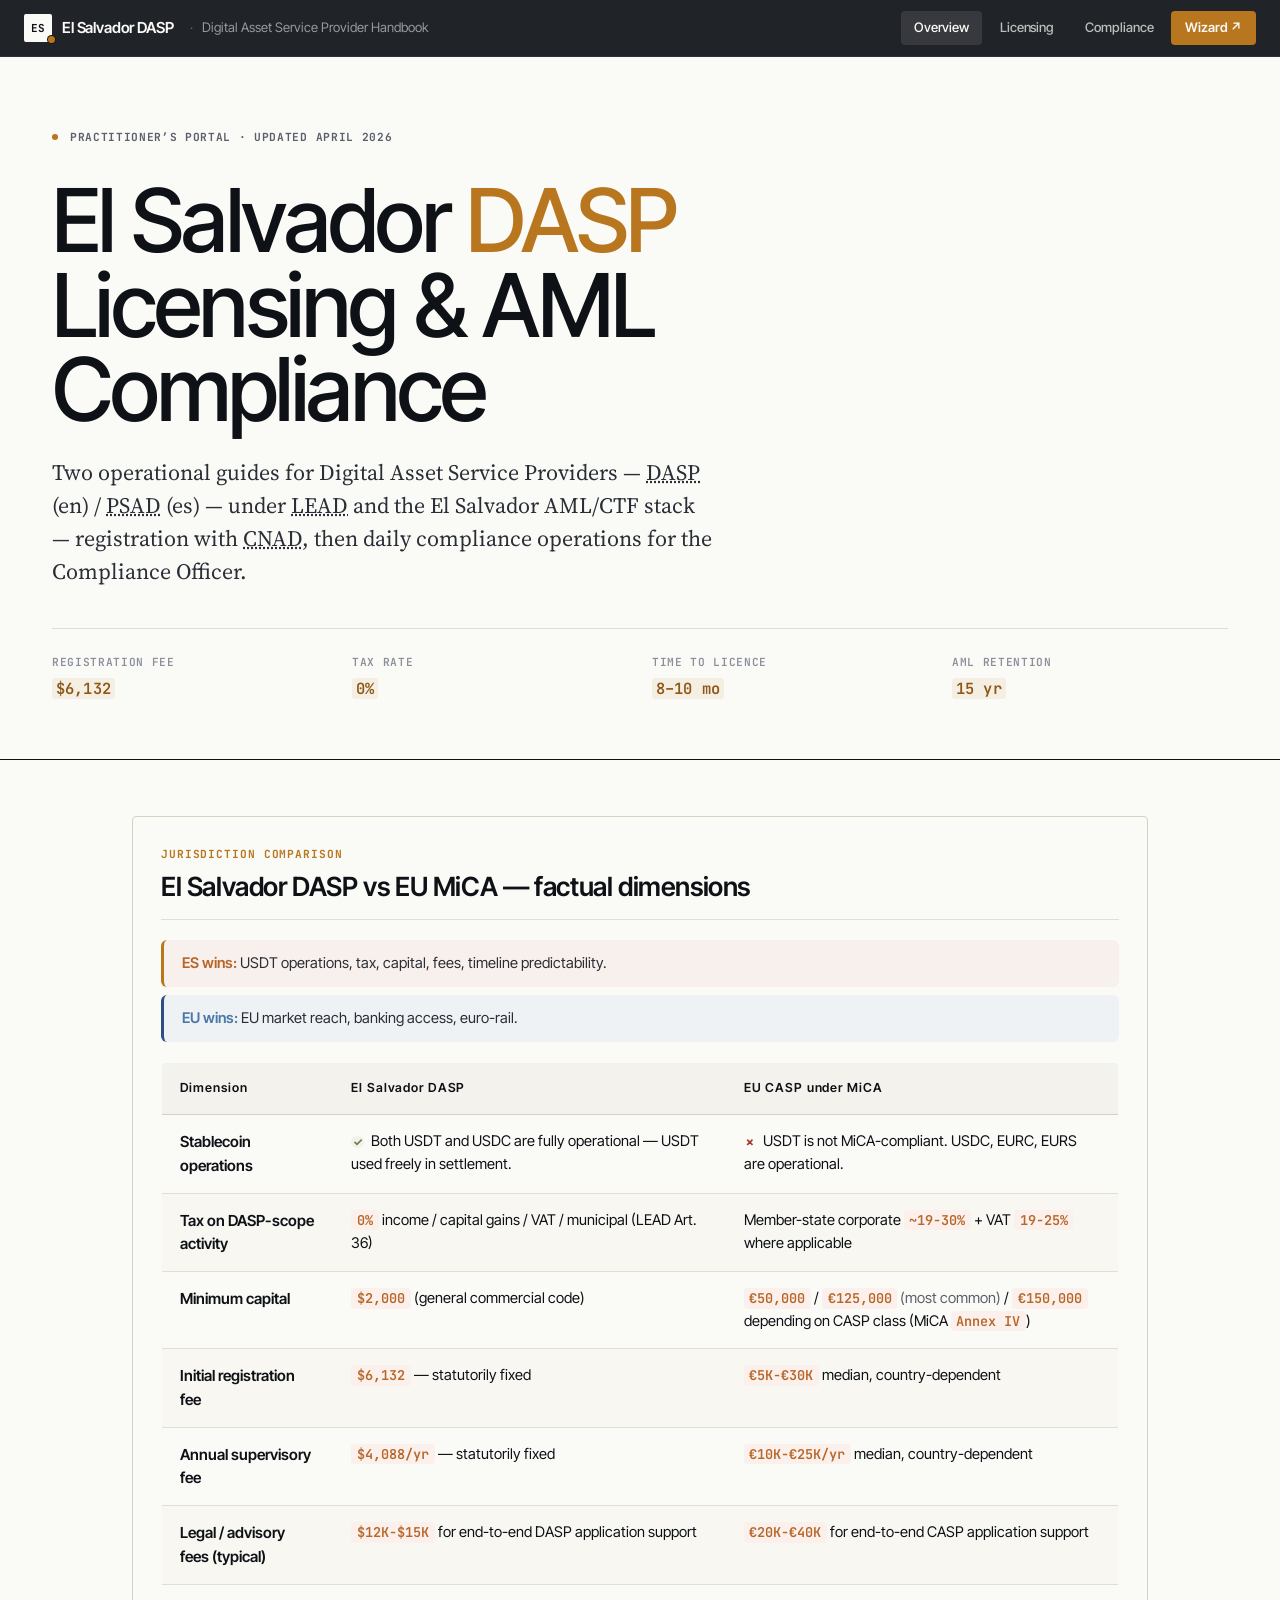
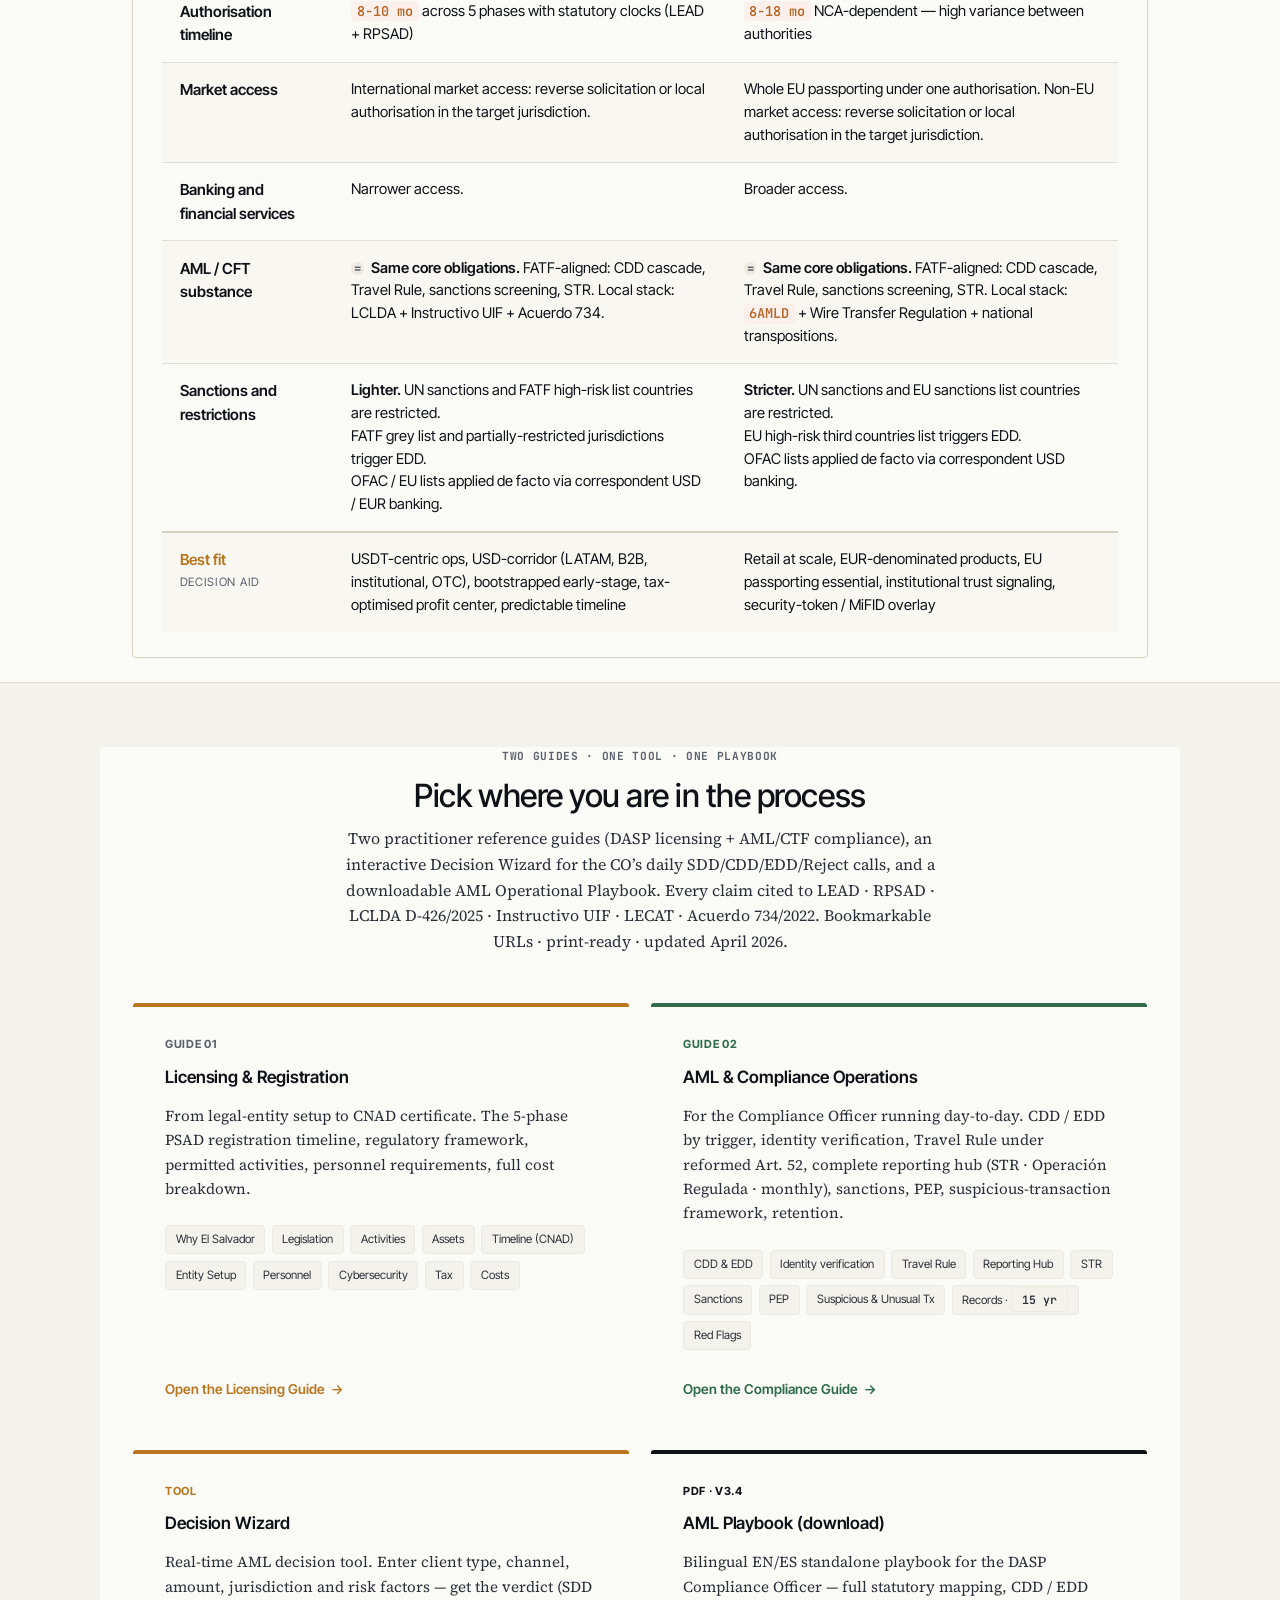
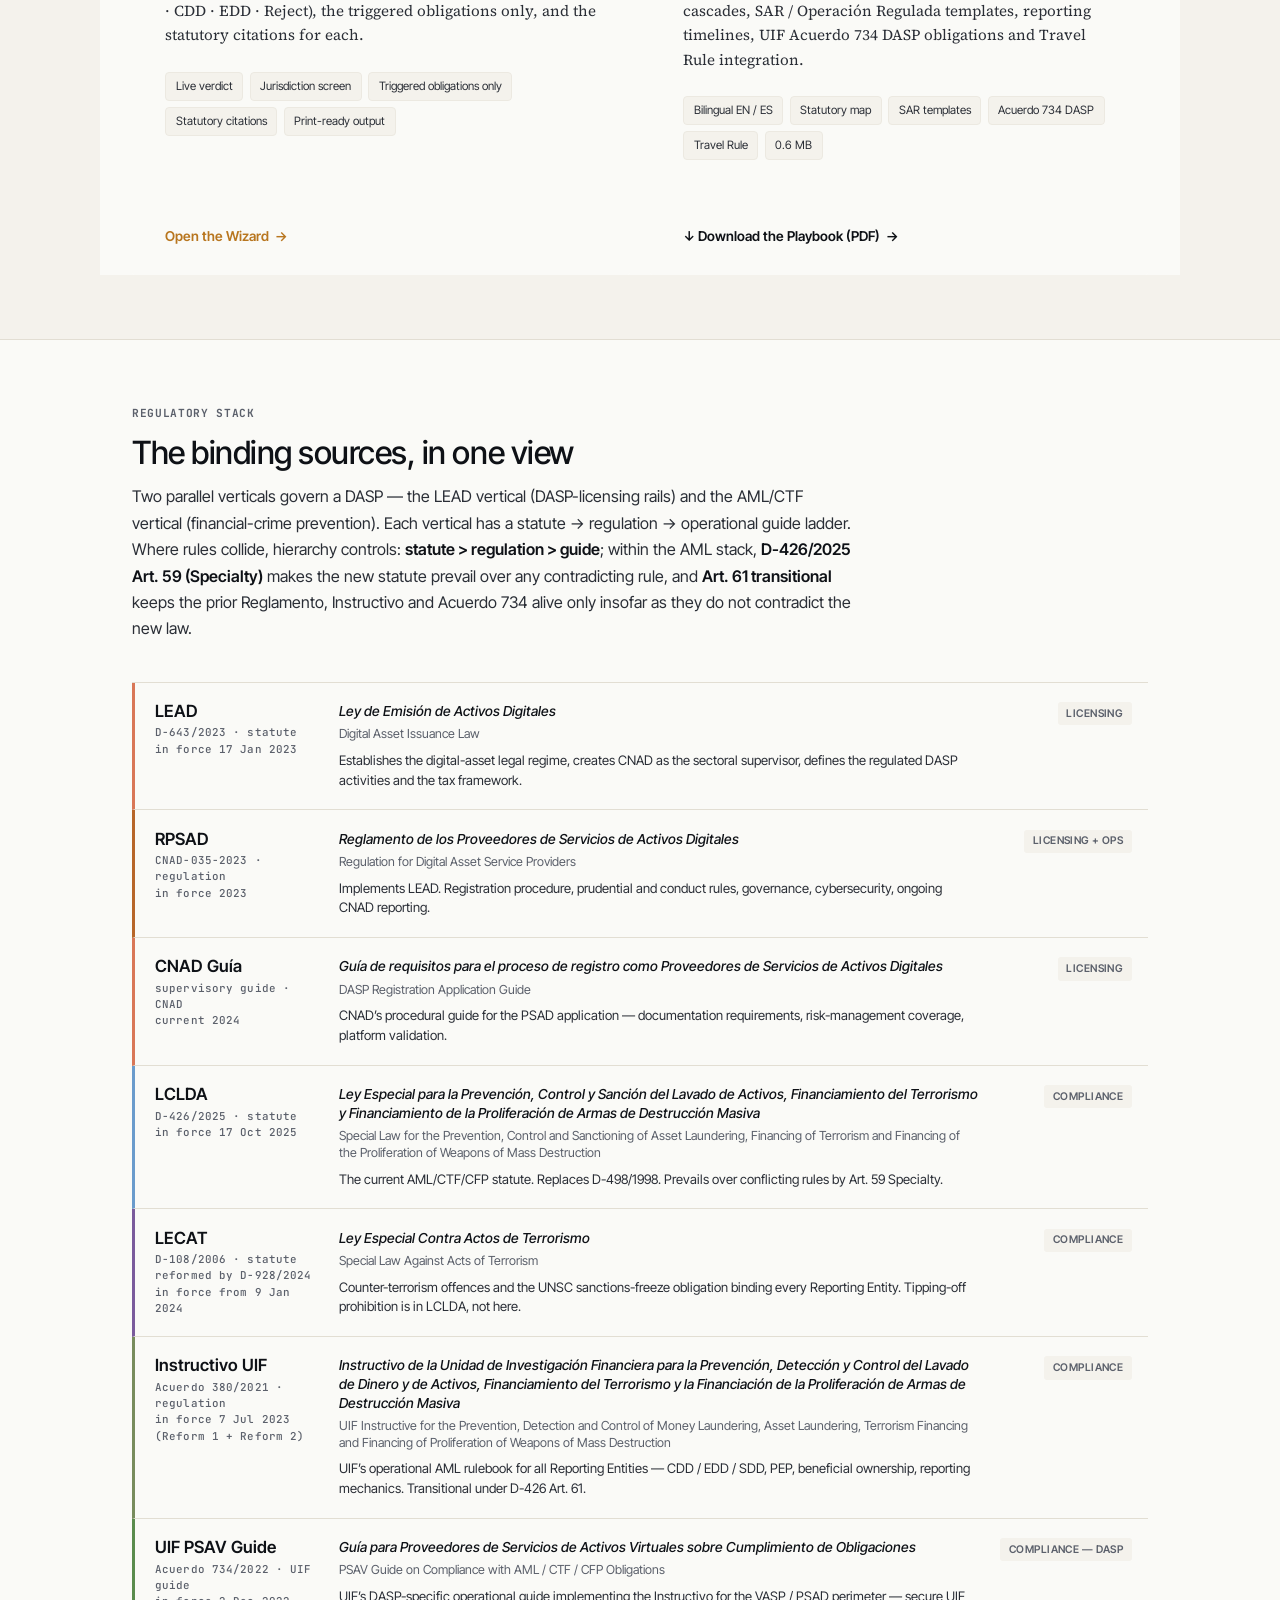
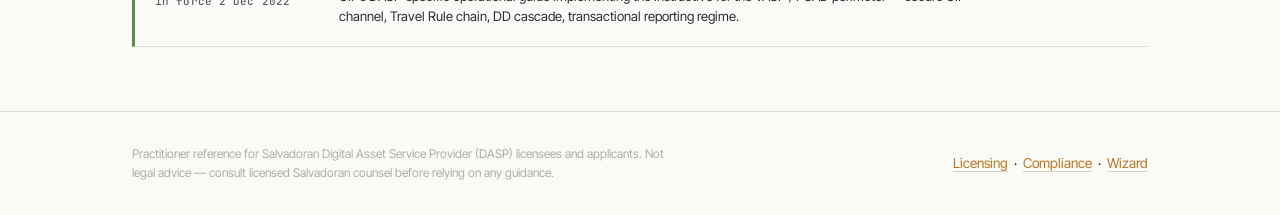
==== index.html @ 2489b3ae "Decision Wizard card on Overview — fix verdict label 'No CDD' → 'SDD' Statutorily SDD (Simplified DD" ====
<!DOCTYPE html>
<html lang="en">
<head>
    <meta charset="UTF-8">
    <meta name="viewport" content="width=device-width, initial-scale=1.0">
    <meta name="description" content="El Salvador DASP — practitioner's portal for licensing and AML/CTF compliance under LEAD, AML Law and Instructivo UIF. Two guides: Licensing & Compliance.">
    <meta name="theme-color" content="#faf9f5">
    <meta property="og:type" content="website">
    <meta property="og:url" content="https://salvadordaps.netlify.app/">
    <meta property="og:title" content="El Salvador DASP Portal — Licensing &amp; Compliance">
    <meta property="og:description" content="Two practitioner guides: PSAD registration with CNAD and full AML/CTF compliance operations for the CO.">
    <meta property="og:image" content="https://salvadordaps.netlify.app/og-portal.png">
    <meta property="og:image:width" content="1200">
    <meta property="og:image:height" content="630">
    <meta name="twitter:card" content="summary_large_image">
    <meta name="twitter:title" content="El Salvador DASP Portal — Licensing &amp; Compliance">
    <meta name="twitter:description" content="Two practitioner guides: PSAD registration with CNAD and full AML/CTF compliance operations for the CO.">
    <meta name="twitter:image" content="https://salvadordaps.netlify.app/og-portal.png">
    <link rel="canonical" href="https://salvadordaps.netlify.app/">
    <title>El Salvador DASP — Licensing &amp; Compliance Portal</title>
    <link rel="icon" type="image/svg+xml" href="data:image/svg+xml,%3Csvg xmlns='http://www.w3.org/2000/svg' viewBox='0 0 32 32'%3E%3Crect width='32' height='32' rx='7' fill='%23d97757'/%3E%3Cpath d='M7.5 7.5h6.2q5.6 0 5.6 8.2t-5.6 8.3H7.5z' fill='none' stroke='%23faf9f5' stroke-width='2.3' stroke-linejoin='round'/%3E%3Ccircle cx='22.5' cy='22.5' r='2.3' fill='%23faf9f5'/%3E%3C/svg%3E">
    <link rel="preconnect" href="https://fonts.googleapis.com">
    <link rel="preconnect" href="https://fonts.gstatic.com" crossorigin>
    <link href="https://fonts.googleapis.com/css2?family=Inter+Tight:wght@400;500;600;700&family=Source+Serif+4:ital,opsz,wght@0,8..60,400;0,8..60,500;0,8..60,600;1,8..60,400&family=JetBrains+Mono:wght@400;500;600;700&family=Inter:wght@400;500;600;700&family=Instrument+Serif:ital@0;1&display=swap" rel="stylesheet">
    <style>
        :root {
            --white: #ffffff;
            --bg: #faf9f5;
            --bg-alt: #f2f0e8;
            --border: #e4e1d4;
            --border-light: #eeece2;
            --text: #141413;
            --text-2: #3d3929;
            --text-3: #6b6758;
            --text-muted: #b0aea5;
            --accent: #d97757;
            --accent-2: #c26a49;
            --accent-light: #fbf0eb;
            --accent-border: #ecc8b8;
            --emerald: #788c5d;
            --emerald-2: #6a7c51;
            --emerald-light: #f1f3ea;
            --emerald-border: #cdd5b8;
            --amber: #b8893a;
            --amber-light: #f7f0e0;
            --navy: #141413;
            --r-sm: 6px;
            --r-md: 10px;
            --r-lg: 14px;
            --shadow-sm: 0 1px 2px rgba(20,20,19,0.04), 0 1px 3px rgba(20,20,19,0.03);
            --shadow-md: 0 4px 12px rgba(20,20,19,0.06), 0 2px 4px rgba(20,20,19,0.04);
            --shadow-lg: 0 12px 32px rgba(20,20,19,0.08), 0 4px 8px rgba(20,20,19,0.04);
        }
        @media (prefers-color-scheme: dark) {
            :root {
                --bg: #141413; --bg-alt: #1a1917; --border: #2a2824; --border-light: #24221e;
                --text: #faf9f5; --text-2: #d6d3c4; --text-3: #b0aea5;
                --accent: #e89075; --accent-light: rgba(217,119,87,0.14); --accent-border: rgba(232,144,117,0.35);
                --emerald: #9cb381; --emerald-light: rgba(120,140,93,0.14);
                --navy: #faf9f5; --white: #1f1e1c;
            }
        }
        *, *::before, *::after { margin: 0; padding: 0; box-sizing: border-box; }
        html { scroll-behavior: smooth; }
        body {
            font-family: 'Inter', -apple-system, sans-serif;
            background: var(--bg); color: var(--text);
            line-height: 1.65; -webkit-font-smoothing: antialiased;
        }
        .serif { font-family: 'Instrument Serif', Georgia, serif; }
        .container { max-width: 1080px; margin: 0 auto; padding: 0 2rem; }

        /* ── TOPBAR ── */
        .topbar {
            position: sticky; top: 0; z-index: 100;
            background: rgba(250,249,245,0.88);
            backdrop-filter: blur(12px) saturate(1.1);
            -webkit-backdrop-filter: blur(12px) saturate(1.1);
            border-bottom: 1px solid var(--border);
        }
        @media (prefers-color-scheme: dark) {
            .topbar { background: rgba(20,20,19,0.85); }
        }
        .topbar__inner {
            max-width: 1080px; margin: 0 auto; padding: 0 2rem;
            display: flex; align-items: center; gap: 2rem;
            min-height: 56px;
         min-width: 0; overflow-x: auto; scrollbar-width: none; }
        .topbar__brand {
            font-weight: 700; font-size: 0.85rem; letter-spacing: -0.01em;
            color: var(--navy); text-decoration: none;
            display: flex; align-items: center; gap: 0.5rem;
            white-space: nowrap;
        }
        .topbar__brand::before {
            content: ""; display: inline-block; width: 22px; height: 22px;
            background: var(--accent); border-radius: 5px;
            background-image: url("data:image/svg+xml,%3Csvg xmlns='http://www.w3.org/2000/svg' viewBox='0 0 32 32'%3E%3Cpath d='M7.5 7.5h6.2q5.6 0 5.6 8.2t-5.6 8.3H7.5z' fill='none' stroke='%23faf9f5' stroke-width='2.3' stroke-linejoin='round'/%3E%3Ccircle cx='22.5' cy='22.5' r='2.3' fill='%23faf9f5'/%3E%3C/svg%3E");
            background-size: contain; background-repeat: no-repeat;
        }
        .topbar__nav {
            display: flex; gap: 0.25rem; align-items: center;
            flex-wrap: nowrap; overflow-x: auto; scrollbar-width: none; max-width: 100%;
        }
        .topbar__nav::-webkit-scrollbar { display: none; }
        .topbar__link {
            font-size: 0.85rem; font-weight: 500; color: var(--text-2);
            text-decoration: none; padding: 0.5rem 0.85rem; border-radius: 6px;
            transition: background 0.15s, color 0.15s;
        }
        .topbar__link:hover { background: var(--accent-light); color: var(--accent); }
        .topbar__link[aria-current="page"] {
            background: var(--accent); color: white;
        }
        @media (max-width: 640px) {
            .topbar__inner { gap: 1rem; padding: 0 1rem; }
            .topbar__link { padding: 0.4rem 0.6rem; font-size: 0.8rem; }
        }

        /* ── HERO ── */
        .hero {
            padding: 5rem 0 3.5rem;
        }
        .hero__label {
            font-size: 0.72rem; font-weight: 600; text-transform: uppercase;
            letter-spacing: 0.08em; color: var(--accent); margin-bottom: 1rem;
        }
        .hero__title {
            /* font-family / size / weight come from cryptoguides-overrides.css
               (Inter Tight, design-system convention). Local rule keeps colour
               + bottom margin only. */
            color: var(--navy); margin-bottom: 1.25rem;
        }
        .hero__title em { font-style: italic; color: var(--accent); }
        .hero__desc {
            font-size: 1.1rem; line-height: 1.6; color: var(--text-2);
            max-width: 680px; margin-bottom: 2rem;
        }
        .hero__metrics {
            display: grid; grid-template-columns: repeat(auto-fit, minmax(140px, 1fr));
            gap: 1.5rem 2rem; max-width: 720px;
            padding: 1.5rem 0; margin-top: 1.5rem;
            border-top: 1px solid var(--border);
            border-bottom: 1px solid var(--border);
        }
        /* .metric__val / .metric__lbl removed — no element uses them on this page.
           Hero metrics on licensing.html use the dedicated .metrics .metric .metric__val
           mono-chip styling defined in licensing.html (orange JetBrains Mono pill). */

        /* ── GUIDES SECTION ── */
        .guides { padding: 4rem 0 5rem; background: var(--bg-alt); border-top: 1px solid var(--border); border-bottom: 1px solid var(--border); }
        .guides__label {
            font-size: 0.72rem; font-weight: 600; text-transform: uppercase;
            letter-spacing: 0.08em; color: var(--accent); margin-bottom: 0.75rem;
            text-align: center;
        }
        .guides__title {
            font-family: 'Instrument Serif', Georgia, serif;
            font-size: clamp(2rem, 4vw, 2.75rem); line-height: 1.1;
            letter-spacing: -0.01em; color: var(--navy); text-align: center;
            margin-bottom: 0.75rem; font-weight: 400;
        }
        .guides__sub {
            font-size: 1rem; color: var(--text-2); text-align: center;
            max-width: 620px; margin: 0 auto 3rem;
        }
        .guides__grid {
            display: grid; grid-template-columns: repeat(2, 1fr); gap: 1.25rem;
        }
        @media (max-width: 640px) {
            .guides__grid { grid-template-columns: 1fr; }
        }
        .guide-card {
            background: var(--white); border: 1px solid var(--border);
            border-radius: var(--r-lg); padding: 2rem 2rem 1.75rem;
            text-decoration: none; color: var(--text); display: flex;
            flex-direction: column; gap: 1rem;
            transition: transform 0.2s, box-shadow 0.2s, border-color 0.2s;
            position: relative; overflow: hidden;
        }
        .guide-card::before {
            content: ""; position: absolute; left: 0; top: 0; right: 0; height: 4px;
            background: var(--accent);
        }
        .guide-card.guide-card--compliance::before { background: var(--emerald); }
        .guide-card.guide-card--wizard::before { background: var(--amber); }
        .guide-card.guide-card--playbook::before { background: var(--navy, #2c3e50); }
        .guide-card:hover {
            transform: translateY(-3px); box-shadow: var(--shadow-lg);
            border-color: var(--accent-border);
        }
        .guide-card.guide-card--compliance:hover { border-color: var(--emerald-border); }
        .guide-card.guide-card--wizard:hover { border-color: var(--amber-border, #e6d4a8); }
        .guide-card.guide-card--playbook:hover { border-color: var(--navy, #2c3e50); }
        .guide-card__num {
            color: var(--accent); margin-bottom: -0.25rem;
        }
        .guide-card--compliance .guide-card__num { color: var(--emerald); }
        .guide-card--wizard .guide-card__num { color: var(--amber); }
        .guide-card--playbook .guide-card__num { color: var(--navy, #2c3e50); }
        .guide-card__title {
            font-family: 'Instrument Serif', Georgia, serif;
            font-size: 1.6rem; line-height: 1.15; font-weight: 400;
            color: var(--navy); letter-spacing: -0.01em;
        }
        .guide-card__desc {
            font-size: 0.95rem; line-height: 1.55; color: var(--text-2);
        }
        .guide-card__topics {
            display: flex; flex-wrap: wrap; gap: 0.4rem; margin-top: 0.5rem;
        }
        .guide-card__topics span {
            font-size: 0.72rem; padding: 0.25rem 0.6rem; border-radius: 4px;
            background: var(--bg-alt); color: var(--text-2);
            border: 1px solid var(--border-light);
        }
        .guide-card__cta {
            font-size: 0.85rem; font-weight: 600; color: var(--accent);
            margin-top: auto; padding-top: 0.75rem; display: flex;
            align-items: center; gap: 0.4rem;
        }
        .guide-card--compliance .guide-card__cta { color: var(--emerald); }
        .guide-card--wizard .guide-card__cta { color: var(--amber); }
        .guide-card--playbook .guide-card__cta { color: var(--navy, #2c3e50); }
        .guide-card__cta::after {
            content: "→"; transition: transform 0.2s;
        }
        .guide-card:hover .guide-card__cta::after { transform: translateX(4px); }

        /* ── REGULATORY SUMMARY ── */
        .reg { padding: 5rem 0; }
        .reg__label {
            font-size: 0.72rem; font-weight: 600; text-transform: uppercase;
            letter-spacing: 0.08em; color: var(--accent); margin-bottom: 0.75rem;
        }
        .reg__title {
            font-family: 'Instrument Serif', Georgia, serif;
            font-size: clamp(1.75rem, 3.5vw, 2.4rem); line-height: 1.15;
            color: var(--navy); margin-bottom: 0.75rem; font-weight: 400;
        }
        .reg__sub {
            font-size: 1rem; color: var(--text-2);
            max-width: 720px; margin-bottom: 2.5rem;
        }
        /* Regulatory Stack — list layout */
        .reg__list {
            display: flex; flex-direction: column;
            border-top: 1px solid var(--border);
        }
        .reg-item {
            display: grid;
            grid-template-columns: 160px 1fr 130px;
            gap: 1.5rem;
            padding: 1.2rem 1rem 1.2rem 1.25rem;
            border-bottom: 1px solid var(--border);
            border-left: 3px solid var(--text-muted);
            align-items: start;
            transition: background 0.15s;
        }
        .reg-item:hover { background: var(--bg-alt); }
        @media (max-width: 760px) {
            .reg-item { grid-template-columns: 1fr; gap: 0.5rem; padding: 1rem 0.85rem; }
        }
        .reg-item--lead   { border-left-color: #d97757; }
        .reg-item--rpsad  { border-left-color: #b76629; }
        .reg-item--lclda  { border-left-color: #6a9bcc; }
        .reg-item--instr  { border-left-color: #788c5d; }
        .reg-item--lecat  { border-left-color: #7a5b9c; }
        .reg-item--a734   { border-left-color: #5a8c4d; }
        .reg-item--cnad   { border-left-color: #d97757; }
        .reg-item__head {
            display: flex; flex-direction: column; gap: 0.2rem;
        }
        .reg-item__acronym {
            font-family: 'Inter Tight', sans-serif;
            font-size: 1.05rem; line-height: 1.15; color: var(--navy); font-weight: 600;
        }
        .reg-item__decree {
            font-family: 'JetBrains Mono', monospace;
            font-size: 0.68rem; font-weight: 500;
            color: var(--text-3); letter-spacing: 0.01em;
            line-height: 1.5;
        }
        .reg-item__body {
            display: flex; flex-direction: column; gap: 0.35rem;
        }
        .reg-item__es {
            font-size: 0.86rem; line-height: 1.35;
            color: var(--navy); font-weight: 500; font-style: italic;
        }
        .reg-item__en {
            font-size: 0.78rem; line-height: 1.35;
            color: var(--text-3);
        }
        .reg-item__subject {
            font-size: 0.82rem; line-height: 1.5; color: var(--text-2);
            margin: 0;
            padding-top: 0.15rem;
        }
        .reg-item__chip {
            justify-self: end; align-self: start;
            font-size: 0.66rem; font-weight: 600;
            padding: 0.18rem 0.55rem; border-radius: 3px;
            background: var(--bg-alt); color: var(--text-3);
            text-transform: uppercase; letter-spacing: 0.04em;
            white-space: nowrap;
        }
        @media (max-width: 760px) {
            .reg-item__chip { justify-self: start; }
        }

        /* ── FOOTER ── */
        .footer {
            border-top: 1px solid var(--border); padding: 2rem 0;
            font-size: 0.85rem; color: var(--text-3);
        }
        .footer__inner {
            display: flex; justify-content: space-between; align-items: center;
            flex-wrap: wrap; gap: 1rem;
        }
        .footer a { color: var(--accent); text-decoration: none; }
        .footer a:hover { text-decoration: underline; }
        .footer__legal { font-size: 0.75rem; color: var(--text-muted); max-width: 540px; }
    
        @media print {
            .topbar, .footer, .back-to-top, .scroll-progress, .nav, .sidebar, .topbar__pagenav { display: none !important; }
            body { background: white; color: black; font-size: 10pt; line-height: 1.4; }
            .container, .main { max-width: 100%; padding: 0; }
            .section, .sec { page-break-inside: avoid; padding: 0.5rem 0; border-top: 1px solid #ddd; }
            h1, h2, h3, h4 { page-break-after: avoid; }
            .card, .stack-card, .reg-card, .guide-card, .qc { page-break-inside: avoid; box-shadow: none; }
            a { color: #000; text-decoration: underline; }
            .ref, .cite { background: #f4f4f4 !important; color: #333 !important; }
            .wizard, .wiz, .panel, .panel--sticky { display: none; }
            .hero { padding: 1rem 0; }
            .hero__title, .sec__title, .reg__title, .guides__title { font-size: 18pt; margin-bottom: 0.4rem; }
        }
    </style>
    <link rel="stylesheet" href="cryptoguides-overrides.css">
</head>
<body>

<!-- ══ TOPBAR ══ -->
<header class="topbar">
    <div class="topbar__inner">
        <a href="/" class="topbar__brand"><span class="topbar__brand-name">El Salvador DASP</span><span class="topbar__brand-sub">Digital Asset Service Provider Handbook</span></a>
        <nav class="topbar__nav" aria-label="Main">
            <a href="/" class="topbar__link" aria-current="page">Overview</a>
            <a href="/licensing.html" class="topbar__link">Licensing</a>
            <a href="/compliance.html" class="topbar__link">Compliance</a>
            <a href="/wizard.html" class="topbar__link topbar__link--wizard">Wizard ↗</a>
        </nav>
    </div>
</header>

<!-- ══ HERO ══ -->
<section class="hero hero--ds">
    <div class="container">
        <div class="hero-eyebrow">Practitioner's Portal · Updated April 2026</div>
        <h1 class="hero__title">El Salvador <em>DASP</em><br>Licensing &amp; AML Compliance</h1>
        <p class="hero__desc">Two operational guides for Digital Asset Service Providers — <abbr title="Digital Asset Service Provider — English term used in LEAD and international guidance">DASP</abbr> (en) / <abbr title="Proveedor de Servicios de Activos Digitales — Spanish statutory term used in LEAD &amp; RPSAD">PSAD</abbr> (es) — under <abbr title="Ley de Emisión de Activos Digitales — Decreto No. 643/2023">LEAD</abbr> and the El Salvador AML/CTF stack — registration with <abbr title="Comisión Nacional de Activos Digitales">CNAD</abbr>, then daily compliance operations for the Compliance Officer.</p>
        <div class="hero-meta">
            <div class="meta-cell">
                <span class="meta-cell-label">Registration fee</span>
                <span class="meta-cell-value">$6,132</span>
            </div>
            <div class="meta-cell">
                <span class="meta-cell-label">Tax rate</span>
                <span class="meta-cell-value">0%</span>
            </div>
            <div class="meta-cell">
                <span class="meta-cell-label">Time to licence</span>
                <span class="meta-cell-value">8–10&nbsp;mo</span>
            </div>
            <div class="meta-cell">
                <span class="meta-cell-label">AML retention</span>
                <span class="meta-cell-value">15&nbsp;yr</span>
            </div>
        </div>
    </div>
</section>

<!-- ══ JURISDICTION COMPARISON (ES vs EU MiCA) ══ -->
<section class="vs-mica-section" id="vs-mica" style="padding: 1.5rem 0 0;">
    <div class="container">
        <div class="vs-block">
            <div class="vs-block__head">
                <span class="vs-block__eyebrow">Jurisdiction comparison</span>
                <h2 class="vs-block__title">El Salvador DASP vs EU MiCA — factual dimensions</h2>
            </div>
            <div class="vs-scoreboard">
                <div class="vs-scoreboard__line vs-scoreboard__line--es"><strong>ES wins:</strong> USDT operations, tax, capital, fees, timeline predictability.</div>
                <div class="vs-scoreboard__line vs-scoreboard__line--eu"><strong>EU wins:</strong> EU market reach, banking access, euro-rail.</div>
            </div>
            <div class="tbl-wrap">
            <table class="tbl tbl--compare">
                <thead>
                    <tr>
                        <th style="min-width:160px;">Dimension</th>
                        <th>El Salvador DASP</th>
                        <th>EU CASP under MiCA</th>
                    </tr>
                </thead>
                <tbody>
                    <tr>
                        <td><strong>Stablecoin operations</strong></td>
                        <td><span class="vs-mark vs-mark--win" aria-label="advantage">✓</span> Both USDT and USDC are fully operational — USDT used freely in settlement.</td>
                        <td><span class="vs-mark vs-mark--lose" aria-label="restriction">✗</span> USDT is not MiCA-compliant. USDC, EURC, EURS are operational.</td>
                    </tr>
                    <tr>
                        <td><strong>Tax on DASP-scope activity</strong></td>
                        <td><span class="num-hl">0%</span> income / capital gains / VAT / municipal (LEAD Art. 36)</td>
                        <td>Member-state corporate <span class="num-hl">~19-30%</span> + VAT <span class="num-hl">19-25%</span> where applicable</td>
                    </tr>
                    <tr>
                        <td><strong>Minimum capital</strong></td>
                        <td><span class="num-hl">$2,000</span> (general commercial code)</td>
                        <td><span class="num-hl">€50,000</span> / <span class="num-hl">€125,000</span> <em style="color:var(--text-3);font-style:normal;">(most common)</em> / <span class="num-hl">€150,000</span> depending on CASP class (MiCA <span class="num-hl">Annex IV</span>)</td>
                    </tr>
                    <tr>
                        <td><strong>Initial registration fee</strong></td>
                        <td><span class="num-hl">$6,132</span> — statutorily fixed</td>
                        <td><span class="num-hl">€5K-€30K</span> median, country-dependent</td>
                    </tr>
                    <tr>
                        <td><strong>Annual supervisory fee</strong></td>
                        <td><span class="num-hl">$4,088/yr</span> — statutorily fixed</td>
                        <td><span class="num-hl">€10K-€25K/yr</span> median, country-dependent</td>
                    </tr>
                    <tr>
                        <td><strong>Legal / advisory fees (typical)</strong></td>
                        <td><span class="num-hl">$12K-$15K</span> for end-to-end DASP application support</td>
                        <td><span class="num-hl">€20K-€40K</span> for end-to-end CASP application support</td>
                    </tr>
                    <tr>
                        <td><strong>Authorisation timeline</strong></td>
                        <td><span class="num-hl">8-10 mo</span> across 5 phases with statutory clocks (LEAD + RPSAD)</td>
                        <td><span class="num-hl">8-18 mo</span> NCA-dependent — high variance between authorities</td>
                    </tr>
                    <tr>
                        <td><strong>Market access</strong></td>
                        <td>International market access: reverse solicitation or local authorisation in the target jurisdiction.</td>
                        <td>Whole EU passporting under one authorisation. Non-EU market access: reverse solicitation or local authorisation in the target jurisdiction.</td>
                    </tr>
                    <tr>
                        <td><strong>Banking and financial services</strong></td>
                        <td>Narrower access.</td>
                        <td>Broader access.</td>
                    </tr>
                    <tr>
                        <td><strong>AML / CFT substance</strong></td>
                        <td><span class="vs-mark vs-mark--parity" aria-label="parity">=</span> <strong>Same core obligations.</strong> FATF-aligned: CDD cascade, Travel Rule, sanctions screening, STR. Local stack: LCLDA + Instructivo UIF + Acuerdo 734.</td>
                        <td><span class="vs-mark vs-mark--parity" aria-label="parity">=</span> <strong>Same core obligations.</strong> FATF-aligned: CDD cascade, Travel Rule, sanctions screening, STR. Local stack: <span class="num-hl">6AMLD</span> + Wire Transfer Regulation + national transpositions.</td>
                    </tr>
                    <tr>
                        <td><strong>Sanctions and restrictions</strong></td>
                        <td><strong>Lighter.</strong> UN sanctions and FATF high-risk list countries are restricted.<br>FATF grey list and partially-restricted jurisdictions trigger EDD.<br>OFAC / EU lists applied de facto via correspondent USD / EUR banking.</td>
                        <td><strong>Stricter.</strong> UN sanctions and EU sanctions list countries are restricted.<br>EU high-risk third countries list triggers EDD.<br>OFAC lists applied de facto via correspondent USD banking.</td>
                    </tr>
                    <tr class="tbl-row-bestfit">
                        <td><strong>Best fit</strong><span class="tbl-row-bestfit__sub">decision aid</span></td>
                        <td>USDT-centric ops, USD-corridor (LATAM, B2B, institutional, OTC), bootstrapped early-stage, tax-optimised profit center, predictable timeline</td>
                        <td>Retail at scale, EUR-denominated products, EU passporting essential, institutional trust signaling, security-token / MiFID overlay</td>
                    </tr>
                </tbody>
            </table>
            </div>
        </div>
    </div>
</section>

<!-- ══ TWO GUIDES ══ -->
<section class="guides">
    <div class="container">
        <div class="guides__label">Two Guides · One Tool · One Playbook</div>
        <h2 class="guides__title">Pick where you are in the process</h2>
        <p class="guides__sub">Two practitioner reference guides (DASP licensing + AML/CTF compliance), an interactive Decision Wizard for the CO's daily SDD/CDD/EDD/Reject calls, and a downloadable AML Operational Playbook. Every claim cited to LEAD · RPSAD · LCLDA D-426/2025 · Instructivo UIF · LECAT · Acuerdo 734/2022. Bookmarkable URLs · print-ready · updated April 2026.</p>

        <div class="guides__grid">
            <a href="/licensing.html" class="guide-card guide-card--licensing">
                <span class="guide-card__num">Guide 01</span>
                <h3 class="guide-card__title">Licensing &amp; Registration</h3>
                <p class="guide-card__desc">From legal-entity setup to CNAD certificate. The 5-phase PSAD registration timeline, regulatory framework, permitted activities, personnel requirements, full cost breakdown.</p>
                <div class="guide-card__topics">
                    <span>Why El Salvador</span>
                    <span>Legislation</span>
                    <span>Activities</span>
                    <span>Assets</span>
                    <span>Timeline (CNAD)</span>
                    <span>Entity Setup</span>
                    <span>Personnel</span>
                    <span>Cybersecurity</span>
                    <span>Tax</span>
                    <span>Costs</span>
                </div>
                <span class="guide-card__cta">Open the Licensing Guide</span>
            </a>

            <a href="/compliance.html" class="guide-card guide-card--compliance">
                <span class="guide-card__num">Guide 02</span>
                <h3 class="guide-card__title">AML &amp; Compliance Operations</h3>
                <p class="guide-card__desc">For the Compliance Officer running day-to-day. CDD / EDD by trigger, identity verification, Travel Rule under reformed Art. 52, complete reporting hub (STR · Operación Regulada · monthly), sanctions, PEP, suspicious-transaction framework, retention.</p>
                <div class="guide-card__topics">
                    <span>CDD &amp; EDD</span>
                    <span>Identity verification</span>
                    <span>Travel Rule</span>
                    <span>Reporting Hub</span>
                    <span>STR</span>
                    <span>Sanctions</span>
                    <span>PEP</span>
                    <span>Suspicious &amp; Unusual Tx</span>
                    <span>Records · 15 yr</span>
                    <span>Red Flags</span>
                </div>
                <span class="guide-card__cta">Open the Compliance Guide</span>
            </a>

            <a href="/wizard.html" class="guide-card guide-card--wizard">
                <span class="guide-card__num">Tool</span>
                <h3 class="guide-card__title">Decision Wizard</h3>
                <p class="guide-card__desc">Real-time AML decision tool. Enter client type, channel, amount, jurisdiction and risk factors — get the verdict (SDD · CDD · EDD · Reject), the triggered obligations only, and the statutory citations for each.</p>
                <div class="guide-card__topics">
                    <span>Live verdict</span>
                    <span>Jurisdiction screen</span>
                    <span>Triggered obligations only</span>
                    <span>Statutory citations</span>
                    <span>Print-ready output</span>
                </div>
                <span class="guide-card__cta">Open the Wizard</span>
            </a>

            <a href="aml-playbook-dasp-el-salvador.pdf" download class="guide-card guide-card--playbook">
                <span class="guide-card__num">PDF · v3.4</span>
                <h3 class="guide-card__title">AML Playbook (download)</h3>
                <p class="guide-card__desc">Bilingual EN/ES standalone playbook for the DASP Compliance Officer — full statutory mapping, CDD / EDD cascades, SAR / Operación Regulada templates, reporting timelines, UIF Acuerdo 734 DASP obligations and Travel Rule integration.</p>
                <div class="guide-card__topics">
                    <span>Bilingual EN / ES</span>
                    <span>Statutory map</span>
                    <span>SAR templates</span>
                    <span>Acuerdo 734 DASP</span>
                    <span>Travel Rule</span>
                    <span>0.6 MB</span>
                </div>
                <span class="guide-card__cta">↓ Download the Playbook (PDF)</span>
            </a>
        </div>
    </div>
</section>

<!-- ══ REGULATORY STACK ══ -->
<section class="reg">
    <div class="container">
        <div class="reg__label">Regulatory Stack</div>
        <h2 class="reg__title">The binding sources, in one view</h2>
        <p class="reg__sub">Two parallel verticals govern a DASP — the LEAD vertical (DASP-licensing rails) and the AML/CTF vertical (financial-crime prevention). Each vertical has a statute → regulation → operational guide ladder. Where rules collide, hierarchy controls: <strong>statute &gt; regulation &gt; guide</strong>; within the AML stack, <strong>D-426/2025 Art. 59 (Specialty)</strong> makes the new statute prevail over any contradicting rule, and <strong>Art. 61 transitional</strong> keeps the prior Reglamento, Instructivo and Acuerdo 734 alive only insofar as they do not contradict the new law.</p>

        <div class="reg__list">
            <div class="reg-item reg-item--lead">
                <div class="reg-item__head">
                    <div class="reg-item__acronym">LEAD</div>
                    <div class="reg-item__decree">D-643/2023 · statute<br>in force 17 Jan 2023</div>
                </div>
                <div class="reg-item__body">
                    <div class="reg-item__es">Ley de Emisión de Activos Digitales</div>
                    <div class="reg-item__en">Digital Asset Issuance Law</div>
                    <p class="reg-item__subject">Establishes the digital-asset legal regime, creates CNAD as the sectoral supervisor, defines the regulated DASP activities and the tax framework.</p>
                </div>
                <span class="reg-item__chip">Licensing</span>
            </div>
            <div class="reg-item reg-item--rpsad">
                <div class="reg-item__head">
                    <div class="reg-item__acronym">RPSAD</div>
                    <div class="reg-item__decree">CNAD-035-2023 · regulation<br>in force 2023</div>
                </div>
                <div class="reg-item__body">
                    <div class="reg-item__es">Reglamento de los Proveedores de Servicios de Activos Digitales</div>
                    <div class="reg-item__en">Regulation for Digital Asset Service Providers</div>
                    <p class="reg-item__subject">Implements LEAD. Registration procedure, prudential and conduct rules, governance, cybersecurity, ongoing CNAD reporting.</p>
                </div>
                <span class="reg-item__chip">Licensing + Ops</span>
            </div>
            <div class="reg-item reg-item--cnad">
                <div class="reg-item__head">
                    <div class="reg-item__acronym">CNAD Guía</div>
                    <div class="reg-item__decree">supervisory guide · CNAD<br>current 2024</div>
                </div>
                <div class="reg-item__body">
                    <div class="reg-item__es">Guía de requisitos para el proceso de registro como Proveedores de Servicios de Activos Digitales</div>
                    <div class="reg-item__en">DASP Registration Application Guide</div>
                    <p class="reg-item__subject">CNAD's procedural guide for the PSAD application — documentation requirements, risk-management coverage, platform validation.</p>
                </div>
                <span class="reg-item__chip">Licensing</span>
            </div>
            <div class="reg-item reg-item--lclda">
                <div class="reg-item__head">
                    <div class="reg-item__acronym">LCLDA</div>
                    <div class="reg-item__decree">D-426/2025 · statute<br>in force 17 Oct 2025</div>
                </div>
                <div class="reg-item__body">
                    <div class="reg-item__es">Ley Especial para la Prevención, Control y Sanción del Lavado de Activos, Financiamiento del Terrorismo y Financiamiento de la Proliferación de Armas de Destrucción Masiva</div>
                    <div class="reg-item__en">Special Law for the Prevention, Control and Sanctioning of Asset Laundering, Financing of Terrorism and Financing of the Proliferation of Weapons of Mass Destruction</div>
                    <p class="reg-item__subject">The current AML/CTF/CFP statute. Replaces D-498/1998. Prevails over conflicting rules by Art. 59 Specialty.</p>
                </div>
                <span class="reg-item__chip">Compliance</span>
            </div>
            <div class="reg-item reg-item--lecat">
                <div class="reg-item__head">
                    <div class="reg-item__acronym">LECAT</div>
                    <div class="reg-item__decree">D-108/2006 · statute<br>reformed by D-928/2024<br>in force from 9 Jan 2024</div>
                </div>
                <div class="reg-item__body">
                    <div class="reg-item__es">Ley Especial Contra Actos de Terrorismo</div>
                    <div class="reg-item__en">Special Law Against Acts of Terrorism</div>
                    <p class="reg-item__subject">Counter-terrorism offences and the UNSC sanctions-freeze obligation binding every Reporting Entity. Tipping-off prohibition is in LCLDA, not here.</p>
                </div>
                <span class="reg-item__chip">Compliance</span>
            </div>
            <div class="reg-item reg-item--instr">
                <div class="reg-item__head">
                    <div class="reg-item__acronym">Instructivo UIF</div>
                    <div class="reg-item__decree">Acuerdo 380/2021 · regulation<br>in force 7 Jul 2023<br>(Reform 1 + Reform 2)</div>
                </div>
                <div class="reg-item__body">
                    <div class="reg-item__es">Instructivo de la Unidad de Investigación Financiera para la Prevención, Detección y Control del Lavado de Dinero y de Activos, Financiamiento del Terrorismo y la Financiación de la Proliferación de Armas de Destrucción Masiva</div>
                    <div class="reg-item__en">UIF Instructive for the Prevention, Detection and Control of Money Laundering, Asset Laundering, Terrorism Financing and Financing of Proliferation of Weapons of Mass Destruction</div>
                    <p class="reg-item__subject">UIF's operational AML rulebook for all Reporting Entities — CDD / EDD / SDD, PEP, beneficial ownership, reporting mechanics. Transitional under D-426 Art. 61.</p>
                </div>
                <span class="reg-item__chip">Compliance</span>
            </div>
            <div class="reg-item reg-item--a734">
                <div class="reg-item__head">
                    <div class="reg-item__acronym">UIF PSAV Guide</div>
                    <div class="reg-item__decree">Acuerdo 734/2022 · UIF guide<br>in force 2 Dec 2022</div>
                </div>
                <div class="reg-item__body">
                    <div class="reg-item__es">Guía para Proveedores de Servicios de Activos Virtuales sobre Cumplimiento de Obligaciones</div>
                    <div class="reg-item__en">PSAV Guide on Compliance with AML / CTF / CFP Obligations</div>
                    <p class="reg-item__subject">UIF's DASP-specific operational guide implementing the Instructivo for the VASP / PSAD perimeter — secure UIF channel, Travel Rule chain, DD cascade, transactional reporting regime.</p>
                </div>
                <span class="reg-item__chip">Compliance — DASP</span>
            </div>
        </div>
    </div>
</section>

<!-- ══ FOOTER ══ -->
<footer class="footer">
    <div class="container footer__inner">
        <div class="footer__legal">
            Practitioner reference for Salvadoran Digital Asset Service Provider (DASP) licensees and applicants. Not legal advice — consult licensed Salvadoran counsel before relying on any guidance.
        </div>
        <div>
            <a href="/licensing.html">Licensing</a> &nbsp;·&nbsp;
            <a href="/compliance.html">Compliance</a> &nbsp;·&nbsp;
            <a href="/wizard.html">Wizard</a>
        </div>
    </div>
</footer>

<script src="scrollspy.js" defer></script>
</body>
</html>
---- cryptoguides-overrides.css ----
/* =========================================================
   CryptoGuides Design System — Site Overrides
   Maps existing site classes onto the editorial/archive palette,
   typography, and component patterns from the imported design.
   Loaded AFTER each page's inline <style> so it always wins.
   ========================================================= */

/* ---------- Re-bind global tokens to design-system values ---------- */
:root {
  /* Surface */
  --bg:           #FAFAF7;
  --bg-alt:       #F4F2EC;
  --bg-3:         #ECE9E1;
  --paper:        #FAFAF7;
  --paper-2:      #F4F2EC;
  --paper-3:      #ECE9E1;
  --white:        #FAFAF7;
  --rule:         #E2DED3;
  --rule-2:       #D6D1C2;
  --border:       #E2DED3;
  --border-light: #ECE9E1;
  --border-strong:#D6D1C2;
  --accent-border:#D6D1C2;

  /* Ink (text) */
  --ink:          #0E1116;
  --ink-2:        #2A2E36;
  --ink-3:        #5B606B;
  --ink-4:        #8B8F99;
  --ink-5:        #B5B7BD;
  --text:         #0E1116;
  --text-2:       #2A2E36;
  --text-3:       #5B606B;
  --text-soft:    #8B8F99;
  --navy:         #0E1116;

  /* Accent — archive amber (single accent across the site) */
  --accent:           #B8761F;
  --accent-strong:    #8C5717;
  --accent-soft:      #F5EFE3;
  --accent-ink:       #FAFAF7;
  --orange:           #B8761F;
  --amber:            #B8761F;
  --amber-border:     #D6D1C2;
  --amber-strong:     #8C5717;

  /* Status — regulatory taxonomy */
  --green:            #2E6B4A;          /* regulated */
  --emerald:          #2E6B4A;
  --emerald-border:   #B5C8B8;
  --green-bg:         #E5F0E8;
  --emerald-soft:     #E5F0E8;

  --red:              #A53321;          /* prohibited */
  --red-bg:           #F4E1DD;
  --red-border:       #D6B6AE;

  --blue:             #2D4F86;          /* note / evolving */
  --blue-bg:          #E0E8F4;
  --blue-border:      #B5C2D6;

  /* Radius */
  --r:        4px;
  --r-sm:     2px;
  --r-md:     6px;
  --r-lg:     8px;
  --r-xl:     8px;

  /* Shadow */
  --shadow:        0 1px 2px rgba(14,17,22,0.04), 0 0 0 1px rgba(14,17,22,0.06);
  --shadow-sm:     0 1px 2px rgba(14,17,22,0.04), 0 0 0 1px rgba(14,17,22,0.06);
  --shadow-md:     0 2px 8px rgba(14,17,22,0.06), 0 0 0 1px rgba(14,17,22,0.06);
  --shadow-lg:     0 8px 24px rgba(14,17,22,0.08), 0 0 0 1px rgba(14,17,22,0.06);
}

/* ---------- Typography globally ---------- */
html, body, .container, .main, main {
  font-family: "Inter Tight", "Inter", -apple-system, BlinkMacSystemFont, "Segoe UI", sans-serif;
  background: var(--paper);
  color: var(--ink);
  -webkit-font-smoothing: antialiased;
  text-rendering: optimizeLegibility;
}

/* Long-form prose — serif for readability of guide bodies */
.section__lead, .sec__lead, .section__desc, .hero__desc, .hero__lead, .hero-lede,
.guide-card__desc, .reg-card__desc, .guides__sub,
.callout p, .qrc-foot, .tbl-note, blockquote,
.flow-step__sub, .phase-card__sub,
.faq-item div, .faq-item summary + div p {
  font-family: "Source Serif 4", "Source Serif Pro", Georgia, "Times New Roman", serif;
  line-height: 1.6;
}

/* Headlines, UI, navigation — sans (Inter Tight) — EVERYWHERE */
h1, h2, h3, h4, h5, h6,
.section__title, .sec__title, .section__h3, .section__subh,
.hero__title, .hero h1,
.guide-card__title, .reg-card__name, .nav-link,
.btn, .tag, .card__title, .card__head,
.advantage__num, .guide-card__num, .reg-card__head,
.timeline__title, .phase-card__title, .phase-card h3, .phase-card h4,
.card h3, .card h4, .card h5,
.stack-card h3, .stack-card h4,
.qrc-box h3, .qrc-box h4 {
  font-family: "Inter Tight", "Inter", -apple-system, BlinkMacSystemFont, sans-serif !important;
}

/* Re-establish proper heading hierarchy — sane typographic scale */
h1, .hero__title, .hero h1 {
  font-size: clamp(40px, 5vw, 56px);
  line-height: 1.05;
  letter-spacing: -0.025em;
  font-weight: 500;
}
.hero--ds .hero__title, .hero--ds h1 {
  font-size: clamp(48px, 7vw, 88px) !important;
  line-height: 0.96 !important;
}
h2, .section__title, .sec__title {
  font-size: 32px !important;
  line-height: 1.15 !important;
  letter-spacing: -0.015em !important;
  font-weight: 500 !important;
}
h3, .section__h3, .section__subh, .reg-card__name, .timeline__title {
  font-size: 22px !important;
  line-height: 1.25 !important;
  letter-spacing: -0.01em !important;
  font-weight: 600 !important;
}
h4, .card h3, .card h4, .stack-card h3, .qrc-box h3,
.phase-card__title, .guide-card__title {
  font-size: 17px !important;
  line-height: 1.3 !important;
  font-weight: 600 !important;
  letter-spacing: -0.005em !important;
}
h5 {
  font-size: 14px !important;
  line-height: 1.3 !important;
  font-weight: 600 !important;
  letter-spacing: 0 !important;
  font-family: "Inter Tight", sans-serif !important;
  text-transform: none !important;
  color: var(--ink-2) !important;
}
/* Old eyebrow micro-label pattern (was h5 in some places) */
.flow-step h5, .flow-step__head h5 {
  font-family: "JetBrains Mono", monospace !important;
  font-size: 11px !important;
  text-transform: uppercase !important;
  letter-spacing: 0.06em !important;
  color: var(--ink-3) !important;
  font-weight: 700 !important;
  margin-bottom: 0.25rem !important;
}
/* Numeric eyebrows like advantage card "01" — mono not serif */
.advantage__num, .phase-card__num {
  font-family: "JetBrains Mono", monospace !important;
  font-size: 0.85rem !important;
  font-weight: 700 !important;
  letter-spacing: 0.04em !important;
  color: var(--accent) !important;
  font-style: normal !important;
}
/* Flow-step numbers sit ON a colored background — white text on green */
.flow-step__num {
  font-family: "JetBrains Mono", monospace !important;
  font-size: 0.85rem !important;
  font-weight: 700 !important;
  letter-spacing: 0.04em !important;
  color: #fff !important;
  font-style: normal !important;
}
/* Flow step body — title + sub */
.flow-step__title {
  font-family: "Inter Tight", sans-serif !important;
  font-size: 17px !important;
  font-weight: 600 !important;
  letter-spacing: -0.005em !important;
  color: var(--ink) !important;
  line-height: 1.3 !important;
}
.flow-step__phase {
  font-family: "JetBrains Mono", monospace !important;
  font-size: 0.7rem !important;
  text-transform: uppercase !important;
  letter-spacing: 0.06em !important;
  color: var(--ink-3) !important;
  font-weight: 700 !important;
}
.flow-step__sub {
  font-family: "Source Serif 4", Georgia, serif !important;
  font-size: 0.92rem !important;
  color: var(--ink-3) !important;
  line-height: 1.5 !important;
}
.flow-step__duration {
  font-family: "JetBrains Mono", monospace !important;
  font-size: 0.72rem !important;
  color: var(--ink-3) !important;
  letter-spacing: 0.04em !important;
}
/* Catch-all for any remaining numeric/value spans that legacy CSS pinned to Instrument Serif */
.benefit__val, .price-pill__val, .metric__val, .stat__val,
[class*="__val"], [class*="-val"] {
  font-family: "Inter Tight", sans-serif !important;
  font-weight: 500 !important;
  letter-spacing: -0.01em !important;
}

/* Stack cards (compliance) — name + body */
.stack-card__name, .stack-card__name.serif {
  font-family: "Inter Tight", sans-serif !important;
  font-size: 1.1rem !important;
  font-weight: 600 !important;
  letter-spacing: -0.01em !important;
  color: var(--ink) !important;
  font-style: normal !important;
}
.stack-card__body { font-family: "Source Serif 4", Georgia, serif; }
.stack-card__body p { font-family: "Source Serif 4", Georgia, serif !important; }

/* Generic .serif legacy class — was Instrument Serif. Re-bind to Source Serif 4 (the design-system serif) */
.serif {
  font-family: "Source Serif 4", "Source Serif Pro", Georgia, "Times New Roman", serif !important;
}
/* But on heading-shaped tokens (small all-caps eyebrows etc) keep sans */
h1.serif, h2.serif, h3.serif, h4.serif, .stack-card__name.serif {
  font-family: "Inter Tight", sans-serif !important;
}

/* Numeric cells (.num) — mono for amount alignment + scanning */
td.num, th.num, .num {
  font-family: "JetBrains Mono", monospace !important;
  font-variant-numeric: tabular-nums;
  letter-spacing: 0.01em;
}

/* Universal Instrument Serif kill-switch — any element still inheriting the legacy font flips to Inter Tight */
*[style*="Instrument Serif"], .legacy-serif, .display-serif {
  font-family: "Inter Tight", sans-serif !important;
}

/* ---------- Card row alignment — uniform heights across ALL rows ---------- */
.guides__grid, .reg__grid {
  align-items: stretch;
  grid-auto-rows: 1fr;   /* every row matches the tallest cell — all cards same height across the grid */
}
.grid--2, .grid--3, .grid--4 {
  align-items: stretch;
  grid-auto-rows: 1fr;
}
.guide-card, .reg-card, .card {
  display: flex;
  flex-direction: column;
  height: 100%;
}
.guide-card__cta, .reg-card__chip {
  margin-top: auto; /* pin CTA / chip to the bottom so cards visually align */
}

/* ---------- Section padding — symmetrical, design-system rhythm ---------- */
.section, .sec, .guides, .reg, .hero { padding-top: 4rem; padding-bottom: 4rem; }
.main .section, .main .sec { padding-top: 2rem; padding-bottom: 2rem; }
.hero, .hero--ds { padding-top: 4.5rem; padding-bottom: 3.5rem; }

/* ---------- Hero scaling consistency (non-index pages) ---------- */
/* Hero h1 on long-form guides — uses display scale but a notch smaller than the homepage hero */
body:not(:has(.hero--ds)) .hero h1,
.hero:not(.hero--ds) h1,
.hero:not(.hero--ds) .hero__title {
  font-size: clamp(40px, 5vw, 64px) !important;
  line-height: 1.05 !important;
  letter-spacing: -0.025em !important;
}

/* ---------- Wizard verdict colors — bind to design-system semantic palette ---------- */
.verdict, .block, .panel--result, .verdict--sdd, .verdict--cdd, .verdict--edd, .verdict--reject {
  border-radius: var(--r);
  border: 1px solid var(--rule);
}
.verdict--sdd, [class*="verdict"][class*="sdd"] {
  background: #E5F0E8 !important;   /* design-system green-soft */
  border-color: #B5C8B8 !important;
  color: var(--ink) !important;
}
.verdict--cdd, [class*="verdict"][class*="cdd"] {
  background: var(--accent-soft) !important;
  border-color: #D6C8AE !important;
  color: var(--ink) !important;
}
.verdict--edd, [class*="verdict"][class*="edd"] {
  background: #FBF1E5 !important;
  border-color: #E8C896 !important;
  color: var(--ink) !important;
}
.verdict--reject, [class*="verdict"][class*="reject"] {
  background: #F4E1DD !important;
  border-color: #D6B6AE !important;
  color: var(--ink) !important;
}

/* ---------- Quieter density of <strong> in long body prose ---------- */
.section p strong, .sec p strong, .main p strong,
.section li strong, .sec li strong, .main li strong {
  font-weight: 600;
  color: var(--ink);
}
/* When two strongs sit side-by-side in a list (key:value pattern), only the first reads as label */
li > strong + br + strong { font-weight: 500; color: var(--ink-2); }

/* =========================================================
   L6-L9 polish — verstka, formatting, aesthetics, UI/UX
   ========================================================= */

/* L7 — Lists in body: comfortable indent + breathing room between items */
.section ul, .sec ul, .main ul,
.section ol, .sec ol, .main ol {
  padding-left: 1.25rem;
  margin-top: 0.5rem;
  margin-bottom: 1rem;
}
/* Override the body-list rule for the timeline (.tl) — it has its own
   absolute-positioned dots calibrated to 32px left padding. */
ol.tl, ol.tl.tl {
  padding-left: 32px !important;       /* matches the dot offset (left:-32px → centred on the line) */
  margin-top: 0 !important;
  margin-bottom: 0 !important;
  list-style: none !important;         /* kill the default browser counter (0./1./2.) — we use absolute-positioned dots */
}
ol.tl > li.tl-item::marker { content: '' !important; }
ol.tl > li.tl-item {
  padding-left: 0 !important;
}
/* Mask the vertical line below the last item's dot so it does not
   trail past the bottom of the timeline. Background colour is paper
   (matches the .section--alt-killed background). */
ol.tl > li.tl-item:last-child::after {
  content: '';
  position: absolute;
  left: -26px;          /* covers the 1px line at .tl left:7 (item start at 32 → line at item-25) */
  top: 22px;            /* just below the 14px dot (top:6 + h:14 = 20 → start mask at 22) */
  bottom: -8px;
  width: 3px;
  background: var(--paper);
  z-index: 1;
  pointer-events: none;
}
.section ul li, .sec ul li, .main ul li,
.section ol li, .sec ol li, .main ol li {
  margin-bottom: 0.4rem;
  line-height: 1.55;
}
.section ul li:last-child, .sec ul li:last-child, .main ul li:last-child { margin-bottom: 0; }

/* No custom marker injection from the override layer — every page already
   defines its own list-marker pattern (.card li::before, .phase-card__list
   li::before, .vs-card__list li::before, .wizard__list li::before,
   .flow-step__content li::before, etc.). Adding a global amber "·" via
   ::before duplicates the existing markers ("две точки" bug).
   Body lists keep whatever marker their page CSS already provides. */

/* L8 — subtle resting depth on cards (not at hover only) */
.card, .reg-card, .guide-card, .qrc-box, .stack-card, .phase-card, .meta-card, .dl-card {
  box-shadow: 0 1px 0 rgba(14, 17, 22, 0.025), 0 0 0 1px var(--rule);
  border-color: transparent !important; /* let the inset ring be the border */
}
.card:hover, .reg-card:hover, .guide-card:hover, .phase-card:hover, .dl-card:hover {
  box-shadow: 0 8px 24px rgba(14,17,22,0.08), 0 0 0 1px var(--ink);
  transform: translateY(-2px);
}

/* L9 — Visible focus rings for keyboard users (was default browser dotted outline) */
:focus-visible {
  outline: 1px solid var(--accent);
  outline-offset: 2px;
  border-radius: 2px;
}
.btn:focus-visible, .topbar__link:focus-visible, .sidebar a:focus-visible {
  outline-color: var(--accent);
  outline-offset: 2px;
}
.input:focus, input:focus-visible, select:focus-visible, textarea:focus-visible {
  outline: none;
  border-color: var(--ink);
  box-shadow: 0 0 0 3px rgba(184,118,31,0.18);
}

/* L9 — Sidebar active state — set by scrollspy.js (data-active-anchor on body) */
.sidebar a {
  border-left: 2px solid transparent;
  margin-left: -2px;
}
.sidebar a.is-active {
  color: var(--ink) !important;
  font-weight: 600;
  background: var(--paper-3);
  border-left-color: var(--accent);
}

/* L8 — Skeleton states / placeholder pulse (for any future async loaders) */
@keyframes ds-pulse { 0%, 100% { opacity: 1; } 50% { opacity: 0.6; } }
.skeleton, [data-loading="true"] {
  background: var(--paper-3);
  border-radius: var(--r);
  animation: ds-pulse 1.6s ease-in-out infinite;
}

/* L6 — Smooth scroll-anchor offset so sticky topbar doesn't cover heading targets */
:target { scroll-margin-top: 80px; }
section[id], .section[id], .sec[id] { scroll-margin-top: 80px; }

/* L7 — Curly-quote rendering for blockquote / cite / .reg-quote / .quote (CSS handles the q tag globally) */
q { quotes: "\201C" "\201D" "\2018" "\2019"; }
q::before { content: open-quote; }
q::after  { content: close-quote; }

/* L9 — Click-affordance hint: cursor on cards that link */
a.guide-card, a.dl-card, a.reg-card, a.card { cursor: pointer; }

/* All statutory citations + meta data + jurisdiction codes — JetBrains Mono */
.ref, .cite, .ref-cite, .citelist,
.metric__lbl, .metric__label,
.section__label, .sec__label, .reg__label, .guides__label, .hero__label,
.legend__item, .qrc-box .qrc-foot strong,
.flow-step__phase, .flow-step__duration,
.phase-card__num, .phase-card__dur,
code, pre, kbd, samp,
.brand-sub, .step-meta, .tl-date,
.timeline__title, .timeline__foot {
  font-family: "JetBrains Mono", "SF Mono", Menlo, Consolas, monospace;
  letter-spacing: 0.02em;
}

/* Eyebrow labels — uppercase, mono, small */
.section__label, .sec__label, .reg__label, .guides__label, .hero__label,
.flow-step__phase, .phase-card__num,
.guide-card__num, .reg-card__head {
  text-transform: uppercase;
  font-size: 0.7rem;
  letter-spacing: 0.06em;
  color: var(--ink-3);
  font-weight: 700;
}

/* Body links — quiet underline (border-bottom), bolder on hover */
a {
  color: var(--ink);
  text-decoration: none;
  border-bottom: 1px solid var(--rule-2);
  transition: border-color 120ms ease, color 120ms ease;
}
a:hover { border-color: var(--ink); }
a.btn, a.guide-card, a.dl-card, a.nav-link, a[class*="btn"], a[class*="card"], a[class*="link"] {
  border-bottom: none;
}

/* ---------- Cards — flat editorial style ---------- */
.card, .reg-card, .guide-card, .qrc-box, .phase-card, .metric, .meta-card {
  background: var(--paper);
  border: 1px solid var(--rule);
  border-radius: var(--r);
  box-shadow: none;
}
.card:hover, .reg-card:hover, .guide-card:hover, .phase-card:hover {
  border-color: var(--ink);
  box-shadow: var(--shadow-md);
  transform: translateY(-1px);
}

/* Accent / colour variants — visible 4px left rule keyed to the variant accent.
   Use !important to override the global `.card { border-color: transparent !important }`
   ring-only rule earlier in this file (the ring still draws via box-shadow; only the
   left edge is replaced by the colored accent). */
.card--accent-amber, .card--amber  { border-top: 3px solid var(--accent) !important; }
.card--accent-green, .card--green  { border-top: 3px solid var(--green) !important; }
.card--accent-red,   .card--red    { border-top: 3px solid var(--red) !important; }
.card--accent-blue,  .card--blue   { border-top: 3px solid var(--blue) !important; }
.card--accent-navy                 { border-top: 3px solid var(--navy) !important; }
.card--accent-muted                { border-top: 3px solid var(--text-3) !important; }
.card--purple                      { border-left: 1px solid #6B5BD2 !important; }

/* ---------- Buttons ---------- */
.btn, .button, button.btn {
  border-radius: var(--r-sm);
  font-weight: 500;
  letter-spacing: -0.01em;
  border: 1px solid transparent;
  transition: all 120ms ease;
}
.btn--primary, .btn-primary {
  background: var(--ink);
  color: var(--paper);
}
.btn--primary:hover { background: var(--ink-2); }
.btn--secondary, .btn-secondary {
  background: var(--paper);
  color: var(--ink);
  border-color: var(--rule-2);
}
.btn--secondary:hover { background: var(--paper-3); border-color: var(--ink); }
.btn--accent {
  background: var(--accent);
  color: var(--accent-ink);
}
.btn--accent:hover { background: var(--accent-strong); }

/* ---------- Tags / chips — mono uppercase ---------- */
.tag, .chip {
  font-family: "JetBrains Mono", "SF Mono", Menlo, Consolas, monospace;
  font-size: 0.7rem;
  font-weight: 600;
  text-transform: uppercase;
  letter-spacing: 0.04em;
  border-radius: 2px;
  padding: 2px 8px;
  background: var(--paper-3);
  color: var(--ink-2);
  border: 1px solid var(--rule);
}
.tag--green { background: #E5F0E8; color: #2E6B4A; border-color: transparent; }
.tag--amber { background: #F5EFE3; color: #8C5717; border-color: transparent; }
.tag--red   { background: #F4E1DD; color: #A53321; border-color: transparent; }
.tag--blue  { background: #E0E8F4; color: #2D4F86; border-color: transparent; }

/* ---------- Deadlines — auto-highlighted by scrollspy.js ---------- */
.deadline {
  font-family: "JetBrains Mono", "SF Mono", Menlo, Consolas, monospace;
  font-variant-numeric: tabular-nums;
  font-weight: 600;
  font-size: 0.92em;
  letter-spacing: 0.01em;
  color: var(--accent-strong);
  background: var(--accent-soft);
  padding: 0 4px;
  border-radius: 3px;
  white-space: nowrap;
}
/* Inside callouts / strong / dark contexts, keep the highlight subtle */
.callout--blue .deadline,
.callout--amber .deadline,
.callout--red .deadline,
.callout--green .deadline {
  background: rgba(255, 255, 255, 0.55);
}
strong .deadline { font-weight: 700; }

/* ---------- Citations / refs — quiet typographic chip ---------- */
.ref, .cite, .ref-cite {
  font-family: "JetBrains Mono", "SF Mono", Menlo, Consolas, monospace;
  font-size: 0.7rem;
  font-weight: 500;
  letter-spacing: 0.01em;
  color: var(--ink-3);
  background: transparent;
  padding: 0 0.3rem;
  border-radius: 0;
  border: 0;
  border-left: 1px solid var(--rule-2);
  white-space: nowrap;
  margin-left: 0.25rem;
}
/* On hover surface the cite source */
.ref:hover, .cite:hover { color: var(--ink); border-left-color: var(--accent); }

/* In narrow cards (4-col grids), let long cite chips wrap to avoid horizontal overflow */
.grid--4 .card .ref,
.grid--4 .card .cite {
  white-space: normal;
  word-break: break-word;
}
.grid--4 .card li {
  word-wrap: break-word;
  overflow-wrap: break-word;
}
/* Soft colour-coded left rule (no background fill) */
.cite--d426, .cite--lclda { border-left-color: #2D4F86; color: #2D4F86; }
.cite--instr              { border-left-color: #8C5717; color: #8C5717; }
.cite--lecat              { border-left-color: #A53321; color: #A53321; }
.cite--rpsad              { border-left-color: #2E6B4A; color: #2E6B4A; }
.cite--lead               { border-left-color: var(--ink-3); color: var(--ink-3); }
.cite--practice           { border-left-style: dashed; color: var(--ink-4); }

/* ---------- Callouts — editorial style ---------- */
.callout {
  border-left: 1px solid var(--ink);
  background: var(--paper-2);
  padding: 16px 20px;
  border-radius: 0 var(--r) var(--r) 0;
  margin: 16px 0;
}
.callout--blue,   .callout-note    { border-left-color: var(--blue);   background: var(--blue-bg); }
.callout--amber,  .callout-warning { border-left-color: var(--accent); background: var(--accent-soft); }
.callout--red,    .callout-alert   { border-left-color: var(--red);    background: var(--red-bg); }
.callout--green,  .callout-success { border-left-color: var(--green);  background: var(--green-bg); }

.callout p { font-family: "Source Serif 4", Georgia, serif; font-size: 0.95rem; line-height: 1.6; color: var(--ink-2); margin: 0 0 0.5rem 0; }
.callout p:last-child { margin-bottom: 0; }

/* ---------- Tables — softer, more readable ---------- */
/* Canonical size system (unified across all pages):
   .tbl tables: body 0.85rem · thead 0.74rem
   .qrc-box tables: body 0.78rem · thead 0.7rem (defined in compliance inline)
   Override uses !important to defeat inline rules in compliance.html / licensing.html */
.tbl, .j-table, table {
  width: 100%;
  border-collapse: collapse;
  font-size: 0.85rem !important;
  background: var(--paper);
  border: 1px solid var(--rule);
  border-radius: var(--r);
  overflow: hidden;
}
.tbl thead th, table thead th {
  text-align: left;
  padding: 10px 14px;
  font-family: "Inter Tight", sans-serif;
  font-size: 0.74rem !important;
  font-weight: 600;
  letter-spacing: 0;
  text-transform: none;
  color: var(--ink);
  background: var(--paper-2);
  border-bottom: 1px solid var(--rule-2);
}
.tbl tbody td, table tbody td {
  padding: 12px 14px;
  font-size: inherit !important;
  border-bottom: 1px solid var(--rule);
  vertical-align: top;
  color: var(--ink-2);
  line-height: 1.5;
}
/* QRC tables stay smaller — Quick Reference Card is intentionally more compact */
.qrc-box table { font-size: 0.78rem !important; }
.qrc-box thead th, .qrc-box table thead th { font-size: 0.7rem !important; }
.qrc-box tbody td { font-size: inherit !important; }
.tbl-note { font-size: 0.75rem !important; }
.tbl tbody tr:nth-child(even) td, table tbody tr:nth-child(even) td {
  background: rgba(244, 242, 236, 0.45);
}
.tbl tbody tr:hover td, table tbody tr:hover td { background: var(--paper-2); }
.tbl tbody tr:last-child td { border-bottom: 0; }
.tbl-wrap {
  overflow-x: auto;
  -webkit-overflow-scrolling: touch;
  border-radius: var(--r);
}

/* ---------- Hero ---------- */
.hero {
  padding: 4rem 0 3rem;
  background: var(--paper);
  border-bottom: 1px solid var(--ink);
}
.hero__title, .hero h1 {
  font-family: "Inter Tight", sans-serif;
  font-weight: 500;
  letter-spacing: -0.025em;
  line-height: 1.05;
  color: var(--ink);
}
.hero__title em, .hero h1 em {
  color: var(--accent);
  font-style: normal;
}
.hero__desc, .hero__lead, .hero-lede {
  font-family: "Source Serif 4", Georgia, serif;
  font-size: 1.125rem;
  line-height: 1.55;
  color: var(--ink-2);
  font-weight: 400;
}

/* ---------- Section dividers — tighter vertical rhythm ---------- */
.section, .sec {
  padding: 2.5rem 0;
  border-top: 1px solid var(--rule);
}
.section + .section, .sec + .sec { padding-top: 2.5rem; }
/* When sections are inside .main (sidebar layout), tighten further */
.main .section, .main .sec { padding: 2rem 0; }
/* Remove the alternating background that creates visual stripes */
.section--alt { background: transparent !important; }

/* ---------- Strong / emphasis — quieter weight ----------
   Default <strong> renders too aggressively when used densely (legal lists).
   Lighter weight + ink colour reads as emphasis without "shouting". */
strong, b {
  font-weight: 600;
  color: var(--ink);
}
/* Inside callouts, p, li — use the same calibrated weight */
.callout strong, p strong, li strong, td strong { font-weight: 600; }
/* Numeric eyebrow strongs (e.g. <strong>1.</strong> in red lines) — kill bold */
.qrc-box ol > li > strong:first-child,
.qrc-box ul > li > strong:first-child {
  font-weight: 500;
  color: var(--ink-3);
}

/* ---------- Metrics row (under hero) ---------- */
.metric {
  background: var(--paper);
  border: 1px solid var(--rule);
  border-radius: var(--r);
  padding: 16px 20px;
}
.metric__val {
  font-family: "Inter Tight", sans-serif;
  font-weight: 500;
  font-size: 1.75rem;
  color: var(--ink);
  letter-spacing: -0.02em;
  display: block;
}
.metric__lbl, .metric__label {
  font-family: "JetBrains Mono", "SF Mono", monospace;
  font-size: 0.7rem;
  color: var(--ink-3);
  text-transform: uppercase;
  letter-spacing: 0.06em;
  font-weight: 600;
}

/* ---------- Topbar — unified across all pages ---------- */
.topbar {
  background: rgba(14,17,22,0.92);
  backdrop-filter: saturate(140%) blur(8px);
  -webkit-backdrop-filter: saturate(140%) blur(8px);
  border-bottom: 1px solid rgba(255,255,255,0.06);
}
.topbar__inner {
  display: flex;
  align-items: center;
  gap: 1.5rem;
  padding: 0.65rem 1.5rem;
  max-width: 1320px;
  margin: 0 auto;
}
.topbar__brand {
  font-family: "Inter Tight", sans-serif;
  font-weight: 600;
  font-size: 0.95rem;
  letter-spacing: -0.01em;
  color: var(--paper);
  border-bottom: none;
  display: inline-flex;
  align-items: center;
  position: relative;
  padding-left: 38px;        /* room for the absolutely-positioned ES mark */
  min-height: 28px;
}
/* Brand-mark ES square — anchored absolutely so the amber dot can overlay its bottom-right corner */
.topbar__brand::before {
  content: "ES";
  position: absolute;
  left: 0; top: 50%;
  transform: translateY(-50%);
  display: grid;
  place-items: center;
  width: 28px; height: 28px;
  background: var(--paper);
  color: var(--ink);
  font-family: "JetBrains Mono", monospace;
  font-weight: 700;
  font-size: 11px;
  border-radius: 2px;
}
/* Amber accent dot — positioned at the bottom-right corner of the ES square */
.topbar__brand::after {
  content: "";
  position: absolute;
  left: 23px;
  top: calc(50% + 7px);
  width: 7px; height: 7px;
  background: var(--accent);
  border-radius: 50%;
  border: 1.5px solid rgba(14,17,22,0.92);
  box-sizing: content-box;
  margin: 0;
}
.topbar__brand-name { white-space: nowrap; }
.topbar__brand-sub {
  font-weight: 400;
  font-size: 0.82rem;
  color: rgba(250, 250, 247, 0.55);
  margin-left: 0.55rem;
  letter-spacing: 0;
  white-space: nowrap;
}
.topbar__brand-sub::before {
  content: "·";
  margin-right: 0.55rem;
  opacity: 0.55;
}
.topbar__nav { display: flex; gap: 0.25rem; align-items: center; margin-left: auto; }
.topbar__link {
  font-family: "Inter Tight", sans-serif;
  font-size: 0.82rem;
  font-weight: 500;
  color: rgba(250,250,247,0.72);
  padding: 0.4rem 0.85rem;
  border-radius: 4px;
  border-bottom: none;
  transition: all 120ms ease;
  letter-spacing: -0.005em;
}
.topbar__link:hover { color: var(--paper); background: rgba(250,250,247,0.08); }
.topbar__link[aria-current="page"] {
  color: var(--paper);
  background: rgba(250,250,247,0.10);
}
/* Wizard CTA — single canonical style across all pages (overrides any inline style) */
.topbar__link--wizard,
.topbar__link[href$="/wizard.html"]:not([aria-current="page"]),
.topbar__link[href="/wizard.html"]:not([aria-current="page"]) {
  background: var(--accent) !important;
  color: var(--paper) !important;
  font-weight: 600;
}
.topbar__link--wizard:hover,
.topbar__link[href$="/wizard.html"]:not([aria-current="page"]):hover {
  background: var(--accent-strong) !important;
}
/* Hide inline pagenav (replaced by left sidebar TOC on long-form guides) */
.topbar__pagenav { display: none !important; }

/* Topbar nav — allow horizontal scroll on tablet/mobile so all 4 links remain reachable */
@media (max-width: 900px) {
  .topbar__nav {
    overflow-x: auto;
    -webkit-overflow-scrolling: touch;
    scrollbar-width: none;
    flex-wrap: nowrap;
  }
  .topbar__nav::-webkit-scrollbar { display: none; }
  .topbar__link { flex-shrink: 0; padding: 0.4rem 0.7rem; font-size: 0.8rem; }
  .topbar__inner { gap: 0.5rem; padding: 0.5rem 1rem; }
  .topbar__brand { font-size: 0.85rem; }
  .topbar__brand::before { width: 24px; height: 24px; font-size: 10px; }
  .topbar__brand-sub { display: none; }
}

/* ---------- Sidebar / Left rail TOC ---------- */
.layout {
  max-width: 1320px;
  margin: 0 auto;
  display: grid;
  grid-template-columns: 240px 1fr;
  gap: 0;
  align-items: start;
}
@media (max-width: 900px) {
  .layout { grid-template-columns: 1fr; }
}
.sidebar, .toc, .side-nav {
  background: var(--paper-2);
  border-right: 1px solid var(--rule);
  padding: 1.5rem 1rem;
  position: sticky;
  top: 56px;
  height: calc(100vh - 56px);
  overflow-y: auto;
  align-self: start;
}
@media (max-width: 900px) {
  .sidebar, .toc, .side-nav {
    position: static;
    height: auto;
    border-right: none;
    border-bottom: 1px solid var(--rule);
    padding: 1rem;
  }
}
.sidebar__group { margin-bottom: 1.25rem; }
.sidebar__title, .toc-title {
  font-family: "JetBrains Mono", "SF Mono", monospace;
  font-size: 0.65rem;
  text-transform: uppercase;
  letter-spacing: 0.08em;
  color: var(--ink-4);
  font-weight: 700;
  margin-bottom: 0.45rem;
  padding: 0 0.5rem;
}
.sidebar__list, .sidebar ul {
  list-style: none;
  margin: 0;
  padding: 0 0 0 0.5rem;        /* room for the active-state left border */
}
.sidebar__list li, .sidebar ul li { margin: 0; }
.sidebar__list a, .sidebar ul a {
  display: flex;
  justify-content: space-between;
  align-items: center;
  padding: 0.32rem 0.5rem;
  font-family: "Inter Tight", sans-serif;
  font-size: 0.82rem;
  color: var(--ink-2);
  border-bottom: none;
  border-radius: 3px;
  line-height: 1.3;
  transition: background 120ms ease, color 120ms ease;
}
.sidebar__list a:hover, .sidebar ul a:hover {
  background: var(--paper-3);
  color: var(--ink);
}
.sidebar__list a[aria-current="true"], .sidebar ul a.active {
  color: var(--ink);
  font-weight: 600;
  background: var(--paper-3);
  border-left: 1px solid var(--accent);
  padding-left: calc(0.5rem - 2px);
}

/* Main content panel — when paired with sidebar */
.main, .layout > main, .layout > .main {
  padding: 1.5rem 2rem 4rem;
  max-width: 1080px;
  min-width: 0;        /* allow grid item to shrink so children with overflow-x:auto can scroll */
  overflow-x: hidden;  /* prevent stray content from pushing main past column width */
}
.layout > * { min-width: 0; }   /* same fix for sidebar + any future grid children */

/* Timeline track — vertical stack of collapsible phase cards (<details>) */
.timeline__track {
  display: grid !important;
  grid-template-columns: 1fr !important;
  gap: 0 !important;
  overflow-x: visible !important;
}
.timeline__track .phase-card {
  width: 100% !important;
  border: 1px solid var(--rule) !important;
  border-bottom: 0 !important;
  border-radius: 0 !important;
  background: var(--paper) !important;
  transition: background 120ms ease;
  /* Reset details styles */
  display: block !important;
}
.timeline__track .phase-card:first-child { border-radius: var(--r) var(--r) 0 0 !important; }
.timeline__track .phase-card:last-child  { border-bottom: 1px solid var(--rule) !important; border-radius: 0 0 var(--r) var(--r) !important; }
.timeline__track .phase-card:hover { background: var(--paper-2) !important; }
.timeline__track .phase-card[open] { background: var(--paper-2) !important; }

/* Summary (clickable header) */
.timeline__track .phase-card__summary {
  display: grid !important;
  grid-template-columns: 110px 1fr 48px !important;
  grid-template-rows: auto auto auto !important;
  grid-template-areas:
    "num title  chev"
    "num sub    chev"
    "num teaser chev" !important;
  gap: 0.25rem 1.5rem !important;
  align-items: start !important;
  padding: 1.5rem 1.5rem !important;
  cursor: pointer !important;
  list-style: none !important;
  outline: none;
}
.timeline__track .phase-card__summary::-webkit-details-marker { display: none; }
.timeline__track .phase-card__summary::marker { content: ''; }

/* Chevron indicator — large amber circle for clear affordance */
.timeline__track .phase-card__summary::after {
  content: '▾';
  grid-area: chev;
  align-self: center;
  justify-self: end;
  display: inline-grid;
  place-items: center;
  width: 36px;
  height: 36px;
  font-size: 1.05rem;
  font-weight: 700;
  color: var(--accent);
  background: var(--accent-soft);
  border: 1.5px solid var(--accent);
  border-radius: 50%;
  transition: transform 200ms ease, background 200ms ease, color 200ms ease;
  margin-top: 0.3rem;
  line-height: 1;
}
.timeline__track .phase-card[open] > .phase-card__summary::after {
  transform: rotate(180deg);
  color: var(--paper);
  background: var(--accent);
}
.timeline__track .phase-card__summary:hover::after {
  background: var(--accent);
  color: var(--paper);
}
.timeline__track .phase-card__summary:focus-visible {
  outline: 1px solid var(--accent);
  outline-offset: -2px;
}

/* Body (collapsible content) */
.timeline__track .phase-card > .phase-card__list {
  padding: 0 1.5rem 1.75rem 1.5rem !important;
  margin-left: calc(110px + 1.5rem) !important;
  border-top: 1px solid var(--rule);
  padding-top: 1rem !important;
}
@media (max-width: 700px) {
  .timeline__track .phase-card > .phase-card__list {
    margin-left: 0 !important;
    padding: 1rem 1rem 1.25rem 1rem !important;
  }
  .timeline__track .phase-card__summary {
    grid-template-columns: 1fr 32px !important;
    grid-template-rows: auto auto auto !important;
    grid-template-areas: "num chev" "title chev" "sub chev" !important;
    padding: 1.25rem 1rem !important;
  }
}
.timeline__track .phase-card__head {
  grid-area: num !important;
  display: flex !important;
  flex-direction: column !important;
  align-items: flex-start !important;
  gap: 0.4rem !important;
}
.timeline__track .phase-card__num {
  font-family: "JetBrains Mono", monospace;
  font-size: 0.7rem;
  font-weight: 700;
  text-transform: uppercase;
  letter-spacing: 0.06em;
  color: var(--ink-3);
  background: transparent;
  padding: 0;
  width: auto;
  height: auto;
  border: none;
  display: inline;
}
.timeline__track .phase-card__num::before {
  content: "Stage ";
  color: var(--ink-4);
}
.timeline__track .phase-card__dur {
  font-family: "JetBrains Mono", monospace;
  letter-spacing: 0.04em;
  display: flex;
  flex-direction: column;
  gap: 0.05rem;
  margin-top: 0.35rem;
}
.timeline__track .phase-card__dur .dur-bd {
  font-size: 0.92rem;
  font-weight: 700;
  color: var(--ink);
  letter-spacing: 0;
}
.timeline__track .phase-card__dur .dur-wk {
  font-size: 0.72rem;
  color: var(--ink-3);
}
.timeline__track .phase-card__dur .dur-mo {
  font-size: 0.65rem;
  color: var(--ink-4);
  text-transform: uppercase;
  letter-spacing: 0.06em;
}
.timeline__track .phase-card__title {
  grid-area: title !important;
  font-family: "Inter Tight", sans-serif !important;
  font-size: 1.25rem !important;
  font-weight: 600 !important;
  color: var(--ink) !important;
  margin: 0 !important;
  line-height: 1.25 !important;
}
.timeline__track .phase-card__sub {
  grid-area: sub !important;
  font-family: "Source Serif 4", Georgia, serif !important;
  font-size: 0.95rem !important;
  color: var(--ink-3) !important;
  margin: 0 0 0.5rem 0 !important;
  line-height: 1.5 !important;
}
/* Teaser — operational summary visible in collapsed state */
.timeline__track .phase-card__teaser {
  grid-area: teaser !important;
  font-family: "Source Serif 4", Georgia, serif !important;
  font-size: 0.875rem !important;
  color: var(--ink-2) !important;
  line-height: 1.55 !important;
  margin: 0.4rem 0 0 0 !important;
  padding-top: 0.5rem !important;
  border-top: 1px dashed var(--rule);
}
/* Hide the teaser when card is open (the body shows the same content in detail) */
.timeline__track .phase-card[open] > .phase-card__summary > .phase-card__teaser {
  display: none;
}
@media (max-width: 700px) {
  .timeline__track .phase-card__summary {
    grid-template-areas: "num chev" "title chev" "sub chev" "teaser chev" !important;
  }
}
.timeline__track .phase-card__list {
  grid-area: list !important;
  margin: 0 !important;
  padding-left: 0 !important;
  font-size: 0.92rem !important;
  line-height: 1.55 !important;
  color: var(--ink-2) !important;
  list-style: none !important;
}
.timeline__track .phase-card__list h5 {
  font-family: "JetBrains Mono", monospace !important;
  font-size: 0.7rem !important;
  font-weight: 700 !important;
  text-transform: uppercase !important;
  letter-spacing: 0.08em !important;
  color: var(--accent) !important;
  margin: 1.1rem 0 0.4rem 0 !important;
}
.timeline__track .phase-card__list h5:first-child { margin-top: 0 !important; }
.timeline__track .phase-card__list ul {
  list-style: none;
  margin: 0 0 0.5rem 0;
  padding-left: 0;
}
.timeline__track .phase-card__list ul li {
  /* marker comes from the inline .phase-card__list li::before rule (4x4 amber dot) — no override marker added here to avoid the "two dots" bug */
  margin-bottom: 0.35rem;
}
.timeline__track .phase-card__list p {
  font-family: "Source Serif 4", Georgia, serif !important;
  font-size: 0.92rem !important;
  color: var(--ink-2) !important;
  line-height: 1.55 !important;
  margin: 0.5rem 0 0 0 !important;
}

/* Section-header rows inside scenario cost tables */
.card__table .price-section-head {
  font-family: "JetBrains Mono", monospace;
  font-size: 0.65rem;
  text-transform: uppercase;
  letter-spacing: 0.08em;
  color: var(--ink-4);
  font-weight: 700;
  padding-top: 0.6rem !important;
  padding-bottom: 0.2rem !important;
  border-bottom: 1px solid var(--rule);
  background: transparent !important;
}

/* Outcome block — replaces the bare paragraph after the "Outcome" h5 */
.timeline__track .phase-outcome {
  display: grid;
  gap: 0.5rem;
  margin-top: 0.4rem;
  background: var(--paper-2);
  padding: 0.75rem 0.9rem 0.85rem 0.85rem;
  border-radius: var(--r);
  border-left: 3px solid var(--ink-3);
}
.timeline__track .phase-outcome > div {
  display: grid;
  grid-template-columns: 18px 1fr;
  gap: 0.55rem;
  align-items: start;
  font-family: "Source Serif 4", Georgia, serif;
  font-size: 0.93rem;
  line-height: 1.5;
  color: var(--ink-2);
}
.timeline__track .phase-outcome strong {
  font-family: "Inter Tight", sans-serif;
  font-weight: 600;
  color: var(--ink);
}
.timeline__track .phase-outcome__icon {
  font-family: "JetBrains Mono", monospace;
  font-weight: 700;
  font-size: 0.85rem;
  line-height: 1.5;
  text-align: center;
  width: 18px;
  border-radius: 50%;
  display: inline-block;
}
.timeline__track .phase-outcome__pos .phase-outcome__icon { color: #2E6B4A; background: #E5F0E8; }
.timeline__track .phase-outcome__neg .phase-outcome__icon { color: #A53321; background: #F4E1DD; }
.timeline__track .phase-outcome__neutral .phase-outcome__icon { color: var(--ink-3); background: var(--paper-3); }

/* Single-path outcome: full accent bar */
.timeline__track .phase-outcome.phase-outcome--single { border-left-color: #2E6B4A; }
@media (max-width: 700px) {
  .timeline__track .phase-card {
    grid-template-columns: 1fr !important;
    grid-template-rows: auto auto auto auto !important;
    grid-template-areas: "num" "title" "sub" "list" !important;
    padding: 1.25rem 1rem 1.5rem !important;
  }
  .timeline__track .phase-card__head { position: static !important; flex-direction: row !important; gap: 0.6rem !important; }
}
@media (max-width: 900px) {
  .main, .layout > main { padding: 1.5rem 1rem 3rem; }
}

/* ---------- Regulator Quote — for verbatim citations ---------- */
.reg-quote {
  display: grid;
  grid-template-columns: auto 1fr;
  gap: 1.5rem;
  padding: 1.25rem 0;
  margin: 1.25rem 0;
  border-top: 1px solid var(--ink);
  border-bottom: 1px solid var(--rule);
}
.reg-quote::before {
  content: "\201C";
  font-family: "Source Serif 4", Georgia, serif;
  font-size: 56px;
  line-height: 0.7;
  color: var(--accent);
  font-weight: 400;
}
.reg-quote-body, .reg-quote p {
  font-family: "Source Serif 4", Georgia, serif;
  font-size: 1.125rem;
  line-height: 1.5;
  color: var(--ink);
  font-weight: 400;
  margin: 0 0 0.75rem 0;
  font-style: normal;
}
.reg-quote-cite, .reg-quote cite {
  display: flex;
  flex-wrap: wrap;
  gap: 0.75rem;
  align-items: center;
  font-family: "JetBrains Mono", monospace;
  font-size: 0.75rem;
  color: var(--ink-3);
  letter-spacing: 0.02em;
  font-style: normal;
}
.reg-quote-cite strong, .reg-quote cite strong { color: var(--ink); font-weight: 600; }

/* ---------- Download Card — accented playbook style ---------- */
.dl-card {
  display: grid;
  grid-template-columns: 56px 1fr auto;
  gap: 16px;
  align-items: center;
  padding: 18px 20px;
  background: linear-gradient(135deg, var(--accent-light, #fbf0eb) 0%, var(--paper) 70%);
  border: 1px solid var(--accent-border, #ecc8b8);
  border-left: 1px solid var(--accent, #d97757);
  border-radius: var(--r);
  text-decoration: none;
  color: inherit;
  position: relative;
  box-shadow: 0 4px 14px rgba(217,119,87,0.10), var(--shadow-sm);
  transition: all 150ms ease;
}
.dl-card::before {
  content: "Free PDF";
  position: absolute; top: 10px; right: 12px;
  font-size: 0.62rem; font-weight: 700; letter-spacing: 0.06em;
  text-transform: uppercase;
  background: var(--accent, #d97757); color: #fff;
  padding: 0.22rem 0.5rem; border-radius: 4px;
  box-shadow: 0 1px 3px rgba(217,119,87,0.25);
}
.dl-card:hover {
  border-color: var(--accent, #d97757);
  border-left-color: var(--accent, #d97757);
  transform: translateY(-2px);
  box-shadow: 0 12px 28px rgba(217,119,87,0.18), 0 4px 8px rgba(217,119,87,0.10);
}
.dl-icon {
  width: 56px;
  height: 72px;
  background: var(--paper-3);
  border: 1px solid var(--rule-2);
  position: relative;
  display: flex;
  align-items: flex-end;
  justify-content: center;
  padding-bottom: 8px;
  border-radius: 1px;
}
.dl-icon::before {
  content: "";
  position: absolute;
  top: 0; right: 0;
  width: 14px; height: 14px;
  background: var(--paper);
  border-left: 1px solid var(--rule-2);
  border-bottom: 1px solid var(--rule-2);
}
.dl-icon-label {
  font-family: "JetBrains Mono", monospace;
  font-size: 9px;
  font-weight: 700;
  letter-spacing: 0.06em;
  color: var(--ink-3);
}
.dl-title {
  font-family: "Inter Tight", sans-serif;
  font-size: 0.95rem;
  font-weight: 600;
  line-height: 1.3;
  color: var(--ink);
}
.dl-meta {
  display: flex;
  align-items: center;
  gap: 0.75rem;
  font-family: "JetBrains Mono", monospace;
  font-size: 0.72rem;
  color: var(--ink-3);
  margin-top: 4px;
}
.dl-arrow {
  width: 32px; height: 32px;
  border-radius: 50%;
  border: 1px solid var(--rule-2);
  display: flex;
  align-items: center;
  justify-content: center;
  color: var(--ink);
  transition: all 150ms ease;
  flex-shrink: 0;
}
.dl-card .dl-arrow {
  background: var(--accent, #d97757);
  color: #fff;
  border-color: var(--accent, #d97757);
  font-weight: 700;
}
.dl-card:hover .dl-arrow {
  background: var(--accent-2, #c26a49);
  color: #fff;
  border-color: var(--accent-2, #c26a49);
  transform: translateY(2px);
}

/* ---------- Design-system Hero (full apply) ---------- */
.hero--ds {
  padding: 4rem 0 3.5rem;
  background: var(--paper);
  border-bottom: 1px solid var(--ink);
}
.hero--ds .hero__inner, .hero--ds > .container {
  max-width: 1240px;
  margin: 0 auto;
  padding: 0 2rem;
}
.hero-eyebrow {
  display: inline-flex;
  gap: 0.75rem;
  align-items: center;
  margin-bottom: 2rem;
  font-family: "JetBrains Mono", monospace;
  font-size: 0.7rem;
  text-transform: uppercase;
  letter-spacing: 0.06em;
  color: var(--ink-3);
  font-weight: 700;
}
.hero-eyebrow::before {
  content: "";
  width: 6px; height: 6px;
  border-radius: 50%;
  background: var(--accent);
}
.hero--ds .hero__title, .hero--ds h1 {
  font-family: "Inter Tight", sans-serif;
  font-size: clamp(48px, 7vw, 88px);
  line-height: 0.96;
  letter-spacing: -0.03em;
  font-weight: 500;
  margin: 0 0 1.5rem;
  max-width: 14ch;
  color: var(--ink);
}
.hero--ds .hero__title em, .hero--ds h1 em {
  color: var(--accent);
  font-style: normal;
}
.hero--ds .hero__desc, .hero--ds .hero-lede {
  font-family: "Source Serif 4", Georgia, serif;
  font-size: 1.375rem;
  line-height: 1.5;
  color: var(--ink-2);
  max-width: 60ch;
  margin: 0 0 2.5rem;
}
.hero-meta {
  display: grid;
  grid-template-columns: repeat(4, 1fr);
  gap: 1.5rem;
  padding-top: 1.5rem;
  border-top: 1px solid var(--rule);
}
@media (max-width: 720px) {
  .hero-meta { grid-template-columns: repeat(2, 1fr); }
}
.hero-meta .meta-cell {
  display: flex;
  flex-direction: column;
  gap: 0.25rem;
}
.hero-meta .meta-cell-label {
  font-family: "JetBrains Mono", monospace;
  font-size: 0.7rem;
  text-transform: uppercase;
  letter-spacing: 0.06em;
  color: var(--ink-4);
  font-weight: 600;
}
.hero-meta .meta-cell-value {
  font-family: "Inter Tight", sans-serif;
  font-size: 1.05rem;
  font-weight: 500;
  color: var(--ink);
  letter-spacing: -0.01em;
}

/* ---------- Pipeline Schema — clean 5-node layout ---------- */
.schema {
  display: grid;
  grid-template-columns: auto 1fr auto 1fr auto 1fr auto 1fr auto;
  gap: 0.5rem;
  align-items: center;
  padding: 1.5rem 0.75rem;
  background: var(--paper);
  border: 1px solid var(--rule);
  border-radius: var(--r);
  overflow-x: auto;
  -webkit-overflow-scrolling: touch;
}
.schema--clean {
  padding: 1.25rem 1rem;
  /* 5 equal-width phase nodes interleaved with 4 fixed-width arrows */
  grid-template-columns: 1fr 32px 1fr 32px 1fr 32px 1fr 32px 1fr;
  align-items: stretch;     /* equal-height nodes — content boxes match the tallest */
}
.schema--clean .schema-node {
  border: 1px solid var(--rule-2);
  background: var(--paper);
  padding: 0.75rem 0.85rem;
  text-align: left;
  min-width: 0;            /* let 1fr columns shrink/grow uniformly */
  width: 100%;             /* every node fills its column */
  box-sizing: border-box;
  display: flex;
  flex-direction: column;
  gap: 0.25rem;
  align-self: stretch;     /* fill the row height set by align-items: stretch */
  height: 100%;
}
/* Push the duration to the bottom so taller nodes (with 2-line meta) align footers */
.schema--clean .schema-node-dur { margin-top: auto; padding-top: 0.25rem; }
.schema--clean .schema-node--final { border-color: var(--accent); }
.schema--clean .schema-node-meta {
  font-family: "JetBrains Mono", monospace;
  font-size: 0.65rem;
  font-weight: 700;
  text-transform: uppercase;
  letter-spacing: 0.06em;
  color: var(--accent);
  margin: 0;
}
.schema--clean .schema-node-label {
  font-family: "Inter Tight", sans-serif;
  font-size: 0.85rem;
  font-weight: 500;
  color: var(--ink);
  margin: 0;
  line-height: 1.25;
}
.schema--clean .schema-node-dur {
  font-family: "JetBrains Mono", monospace;
  font-size: 0.7rem;
  color: var(--ink-3);
  margin-top: 0.15rem;
}
.schema--clean .arrow {
  height: 1px;
  background: var(--rule-2);
  position: relative;
  min-width: 12px;
  align-self: center;       /* vertical-centre the 1px line in the grid row */
}
.schema--clean .arrow::after {
  border-left-color: var(--rule-2);
}
@media (max-width: 900px) {
  .schema--clean {
    grid-template-columns: 1fr !important;
    gap: 0.5rem;
  }
  .schema--clean .arrow {
    width: 1px;
    height: 12px;
    background: var(--rule-2);
    margin: 0 auto;
  }
  .schema--clean .arrow::after {
    right: 50%;
    top: 100%;
    transform: translateX(50%);
    border: 0;
    border-top: 6px solid var(--rule-2);
    border-left: 4px solid transparent;
    border-right: 4px solid transparent;
  }
}
@media (max-width: 900px) {
  .schema {
    grid-template-columns: 1fr;
    grid-auto-flow: row;
  }
  .schema .arrow { display: none; }
}
.schema-node {
  background: var(--paper);
  border: 1px solid var(--ink);
  padding: 0.65rem 0.85rem;
  border-radius: var(--r);
  text-align: center;
  position: relative;
  min-width: 110px;
}
.schema-node.start, .schema-node.end {
  border-radius: 999px;
  background: var(--ink);
  color: var(--paper);
}
.schema-node.gate {
  width: 56px;
  height: 56px;
  transform: rotate(45deg);
  margin: 0 auto;
  background: var(--accent-soft);
  border: 1.5px solid var(--accent);
  display: flex;
  align-items: center;
  justify-content: center;
  padding: 0;
  border-radius: 4px;
  min-width: 0;
}
.schema-node.gate .schema-node-label,
.schema-node.gate > span {
  transform: rotate(-45deg);
  font-family: "JetBrains Mono", monospace;
  font-size: 14px;
  color: var(--accent-strong);
  font-weight: 700;
}
.schema-node-label {
  font-family: "Inter Tight", sans-serif;
  font-size: 0.85rem;
  font-weight: 500;
  line-height: 1.2;
}
.schema-node-meta {
  font-family: "JetBrains Mono", monospace;
  font-size: 0.65rem;
  color: var(--ink-4);
  letter-spacing: 0.06em;
  text-transform: uppercase;
  margin-top: 0.25rem;
}
.schema-node.start .schema-node-meta,
.schema-node.end .schema-node-meta {
  color: rgba(250,250,247,0.65);
}
.schema .arrow {
  height: 1px;
  background: var(--ink-3);
  position: relative;
  min-width: 24px;
}
.schema .arrow::after {
  content: "";
  position: absolute;
  right: -1px;
  top: 50%;
  transform: translateY(-50%);
  border-left: 7px solid var(--ink-3);
  border-top: 4px solid transparent;
  border-bottom: 4px solid transparent;
}

/* ---------- vs-block (highlighted comparison container, e.g. BSP vs DASP) ---------- */
.vs-block {
  position: relative;
  margin: 2rem 0 1.5rem 0;
  padding: 1.75rem 1.75rem 1.5rem;
  background: var(--paper);
  border: 1px solid var(--rule-2);
  border-radius: var(--r);
}
.vs-block__head {
  display: flex;
  flex-direction: column;
  gap: 0.4rem;
  margin-bottom: 1.25rem;
  padding-bottom: 1rem;
  border-bottom: 1px solid var(--rule);
}
.vs-block__eyebrow {
  font-family: "JetBrains Mono", monospace;
  font-size: 0.7rem;
  font-weight: 700;
  text-transform: uppercase;
  letter-spacing: 0.08em;
  color: var(--accent);
}
.vs-block__title {
  font-family: "Inter Tight", sans-serif !important;
  font-size: 1.65rem !important;
  font-weight: 600 !important;
  letter-spacing: -0.015em !important;
  color: var(--ink) !important;
  margin: 0 !important;
  line-height: 1.25 !important;
}
.vs-block__lead {
  font-family: "Source Serif 4", Georgia, serif;
  font-size: 1rem;
  line-height: 1.55;
  color: var(--ink-2);
  margin: 0 0 1.25rem 0;
}
.vs-block .tbl {
  background: var(--paper);
}

/* ---------- Legislation pill bar (currently-binding sources at-a-glance) ---------- */
.law-pills {
  display: flex;
  flex-wrap: wrap;
  gap: 0.5rem;
  margin: 0 0 1.5rem 0;
  padding: 0;
  list-style: none;
}
.law-pills a {
  display: inline-flex;
  align-items: center;
  gap: 0.4rem;
  padding: 0.4rem 0.8rem;
  background: var(--paper-2);
  border: 1px solid var(--rule-2);
  border-radius: var(--r-pill, 999px);
  font-family: "Inter Tight", sans-serif;
  font-size: 0.82rem;
  font-weight: 500;
  color: var(--ink);
  text-decoration: none;
  border-bottom: 1px solid var(--rule-2);
  transition: all 120ms ease;
}
.law-pills a:hover {
  background: var(--accent-soft);
  border-color: var(--accent);
}
.law-pills a code {
  font-family: "JetBrains Mono", monospace;
  font-size: 0.7rem;
  color: var(--ink-3);
  background: transparent;
  padding: 0;
}

/* ---------- Timeline status badges ---------- */
.tl-status {
  display: inline-block;
  padding: 1px 7px;
  font-family: "JetBrains Mono", monospace;
  font-size: 0.62rem;
  font-weight: 700;
  text-transform: uppercase;
  letter-spacing: 0.08em;
  border-radius: var(--r-pill, 999px);
  margin-left: 0.4rem;
  vertical-align: middle;
}
.tl-status--in-force { background: #E5F0E8; color: #2E6B4A; }
.tl-status--reform   { background: #E0E8F4; color: #2D4F86; }
.tl-status--now      { background: #F5EFE3; color: #8C5717; }
.tl-status--past     { background: var(--paper-3); color: var(--ink-4); }
.tl-status--upcoming { background: transparent; color: var(--ink-4); border: 1px dashed var(--rule-2); }

/* Citation chip inline in timeline body */
.tl-d .ref { vertical-align: baseline; }

/* ---------- Timeline with past/now/future markers ---------- */
.tl {
  position: relative;
  padding-left: 2.25rem;
  margin: 1.5rem 0;
}
.tl::before {
  content: "";
  position: absolute;
  left: 7px;
  top: 0.5rem;
  bottom: 0.5rem;
  width: 1px;
  background: var(--rule-2);
}
.tl-item {
  position: relative;
  padding-bottom: 1.5rem;
}
.tl-item:last-child { padding-bottom: 0; }
.tl-item::before {
  content: "";
  position: absolute;
  left: -32px;
  top: 6px;
  width: 14px;
  height: 14px;
  border-radius: 50%;
  background: var(--paper);
  border: 1px solid var(--ink);
  box-sizing: border-box;
}
.tl-item.future::before { border-color: var(--rule-2); }
.tl-item.now::before {
  background: var(--accent);
  border-color: var(--accent);
  box-shadow: 0 0 0 4px rgba(184,118,31,0.18);
}
.tl-date {
  font-family: "JetBrains Mono", monospace;
  font-size: 0.72rem;
  color: var(--ink-3);
  letter-spacing: 0.02em;
  margin-bottom: 0.15rem;
  text-transform: uppercase;
  font-weight: 600;
}
.tl-h {
  font-family: "Inter Tight", sans-serif;
  font-size: 1rem;
  font-weight: 600;
  margin: 0 0 0.25rem 0;
  color: var(--ink);
  line-height: 1.3;
}
.tl-d {
  font-family: "Source Serif 4", Georgia, serif;
  font-size: 0.92rem;
  color: var(--ink-3);
  line-height: 1.55;
  margin: 0;
}
.tl-tags {
  margin-top: 0.5rem;
  display: flex;
  gap: 0.4rem;
  flex-wrap: wrap;
}
.tl-item.future .tl-h, .tl-item.future .tl-d, .tl-item.future .tl-date {
  color: var(--ink-4);
}

/* ---------- Glossary ---------- */
.glossary dt {
  font-family: "Inter Tight", sans-serif;
  font-weight: 600;
  color: var(--ink);
}
.glossary dd {
  font-family: "Source Serif 4", Georgia, serif;
  color: var(--ink-2);
}

/* =====================================================================
   Comparison block — Jurisdiction comparison (ES vs EU MiCA)
   Used on Overview (index.html). Imports vars from page-level :root.
   ===================================================================== */

/* Inline number highlight (table cells, prose) */
.num-hl {
  font-family: 'JetBrains Mono', 'SF Mono', Menlo, Consolas, monospace;
  font-weight: 600;
  color: #b76629;
  background: #fbf0eb;
  padding: 0.08em 0.42em;
  border-radius: 4px;
  font-size: 0.92em;
  white-space: nowrap;
  letter-spacing: 0;
  display: inline-block;
  line-height: 1.35;
}

/* Comparison scoreboard — colored ES vs EU lines */
.vs-scoreboard {
  display: flex;
  flex-direction: column;
  gap: 0.55rem;
  margin: 0 0 1.25rem 0;
  font-size: 0.92rem;
  line-height: 1.55;
  color: var(--text-2);
}
.vs-scoreboard__line {
  padding: 0.75rem 1.1rem;
  border-radius: 6px;
  border-left: 3px solid;
}
.vs-scoreboard__line strong { font-weight: 600; }
.vs-scoreboard__line--es {
  background: rgba(217, 119, 87, 0.07);
  border-left-color: var(--accent);
}
.vs-scoreboard__line--es strong { color: #b76629; }
.vs-scoreboard__line--eu {
  background: rgba(106, 155, 204, 0.08);
  border-left-color: var(--blue);
}
.vs-scoreboard__line--eu strong { color: #4a78a8; }
.vs-scoreboard__sep {
  display: inline-block;
  margin: 0 0.4rem;
  color: var(--border);
}

/* Win / lose / parity marks in compare table */
.vs-mark {
  display: inline-block;
  width: 1.1em; height: 1.1em;
  line-height: 1.1em;
  text-align: center;
  border-radius: 50%;
  font-weight: 700;
  font-size: 0.78em;
  margin-right: 0.35em;
  vertical-align: 0.05em;
}
.vs-mark--win { background: var(--emerald-light); color: var(--emerald-2); }
.vs-mark--lose { background: var(--red-light); color: var(--red); }
.vs-mark--parity { background: var(--border-light); color: var(--text-3); }

/* Best-fit row (decision aid) */
.tbl-row-bestfit td {
  background: rgba(217, 119, 87, 0.04);
  border-top: 2px solid var(--accent-border);
}
.tbl-row-bestfit td:first-child strong { color: var(--accent); }
.tbl-row-bestfit__sub {
  display: block;
  font-weight: 400;
  font-size: 0.72rem;
  color: var(--text-3);
  text-transform: uppercase;
  letter-spacing: 0.06em;
  margin-top: 2px;
}

/* Compare table — equal column widths + larger reading font */
.tbl--compare { table-layout: fixed; width: 100%; }
.tbl--compare th:nth-child(1),
.tbl--compare td:nth-child(1) { width: 18%; }
.tbl--compare th:nth-child(2),
.tbl--compare td:nth-child(2),
.tbl--compare th:nth-child(3),
.tbl--compare td:nth-child(3) { width: 41%; }
.tbl--compare td { vertical-align: top; word-wrap: break-word; }
.tbl--compare thead th {
  font-size: 0.78rem !important;
  padding: 0.95rem 1.1rem !important;
  letter-spacing: 0.07em !important;
}
.tbl--compare tbody td {
  font-size: 0.92rem !important;
  line-height: 1.55 !important;
  padding: 0.95rem 1.1rem !important;
  color: var(--text) !important;
}
.tbl--compare tbody td:first-child {
  font-size: 0.95rem !important;
  color: var(--text) !important;
}
@media (max-width: 768px) {
  .tbl--compare th:nth-child(1),
  .tbl--compare td:nth-child(1) { width: 22%; min-width: 130px; }
  .tbl--compare th:nth-child(2),
  .tbl--compare td:nth-child(2),
  .tbl--compare th:nth-child(3),
  .tbl--compare td:nth-child(3) { width: 39%; }
  .tbl--compare tbody td { font-size: 0.85rem !important; padding: 0.75rem 0.85rem !important; }
}

/* ---------- Print ---------- */
@media print {
  body { background: white; color: black; }
  .sidebar, .toc, .side-nav, nav { display: none; }
  a { color: black; border-bottom: none; }
  .ref, .cite { color: black; background: transparent; border: none; }
}
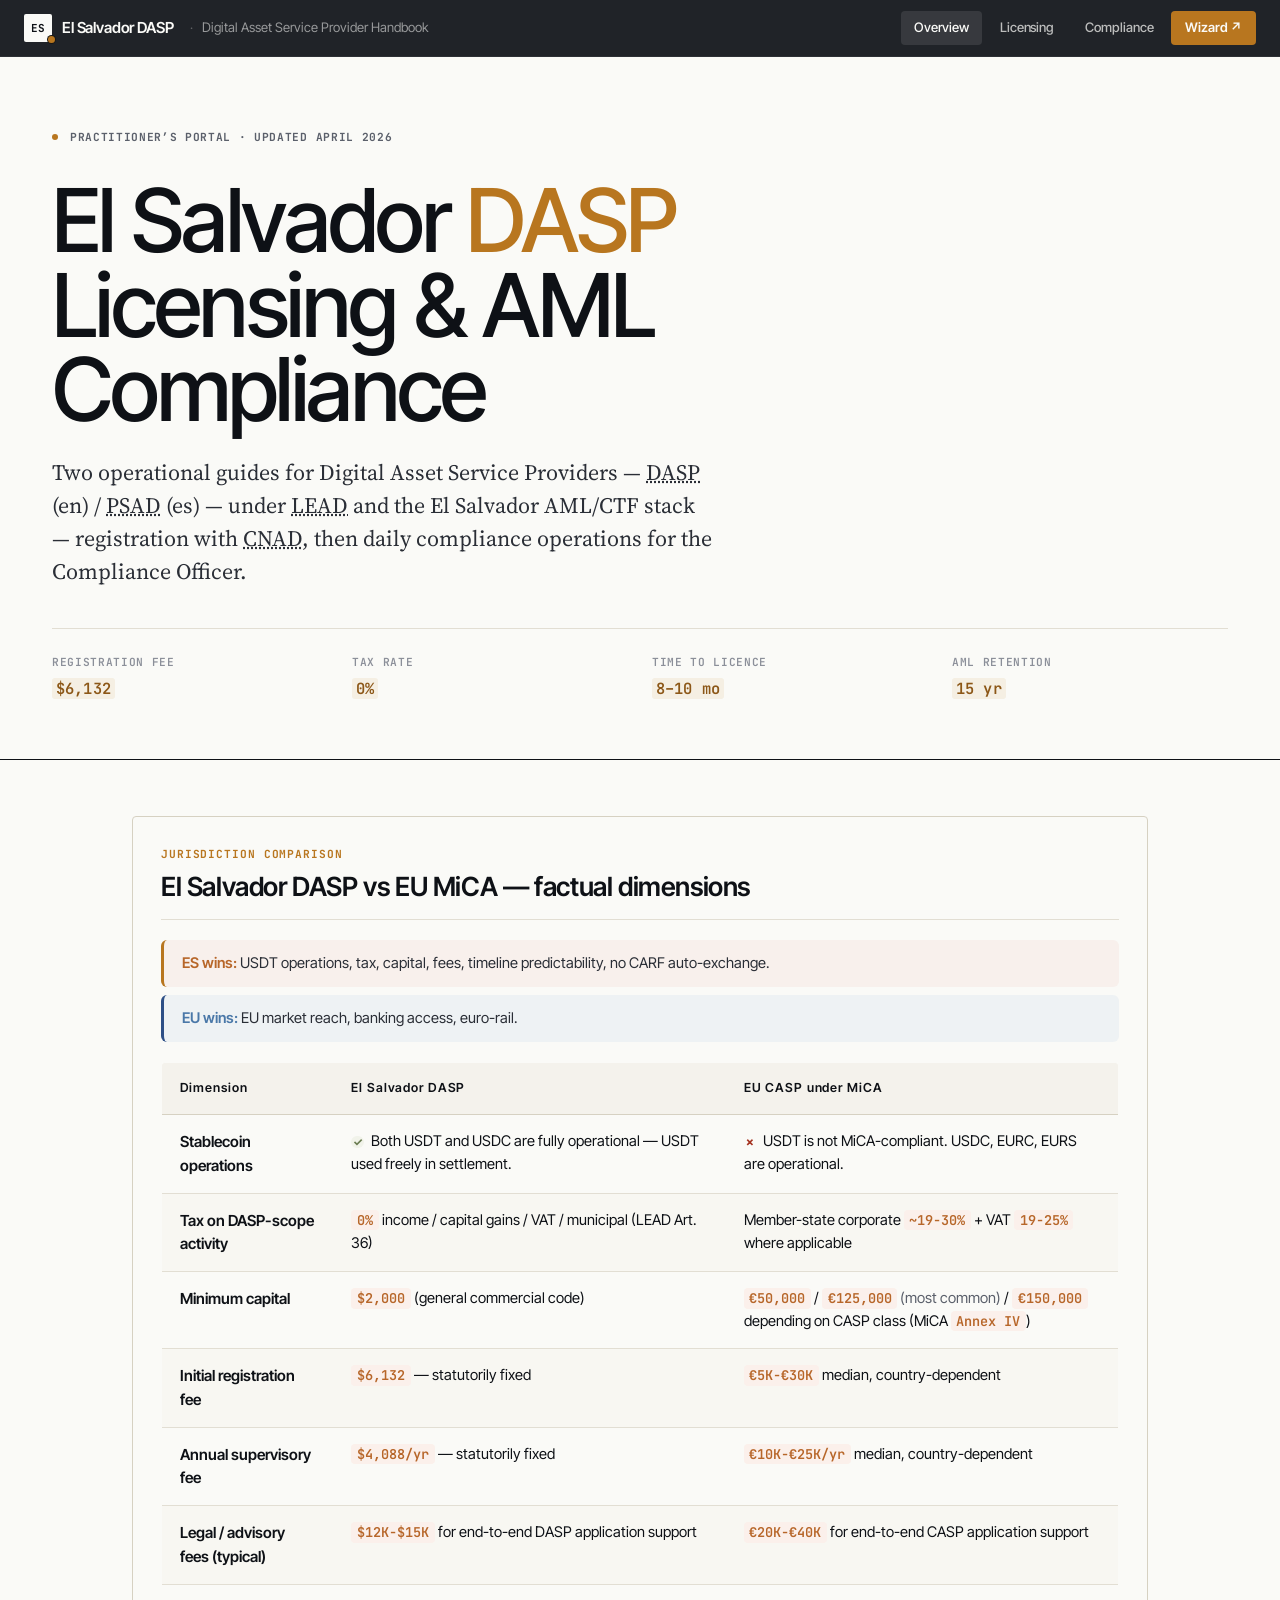
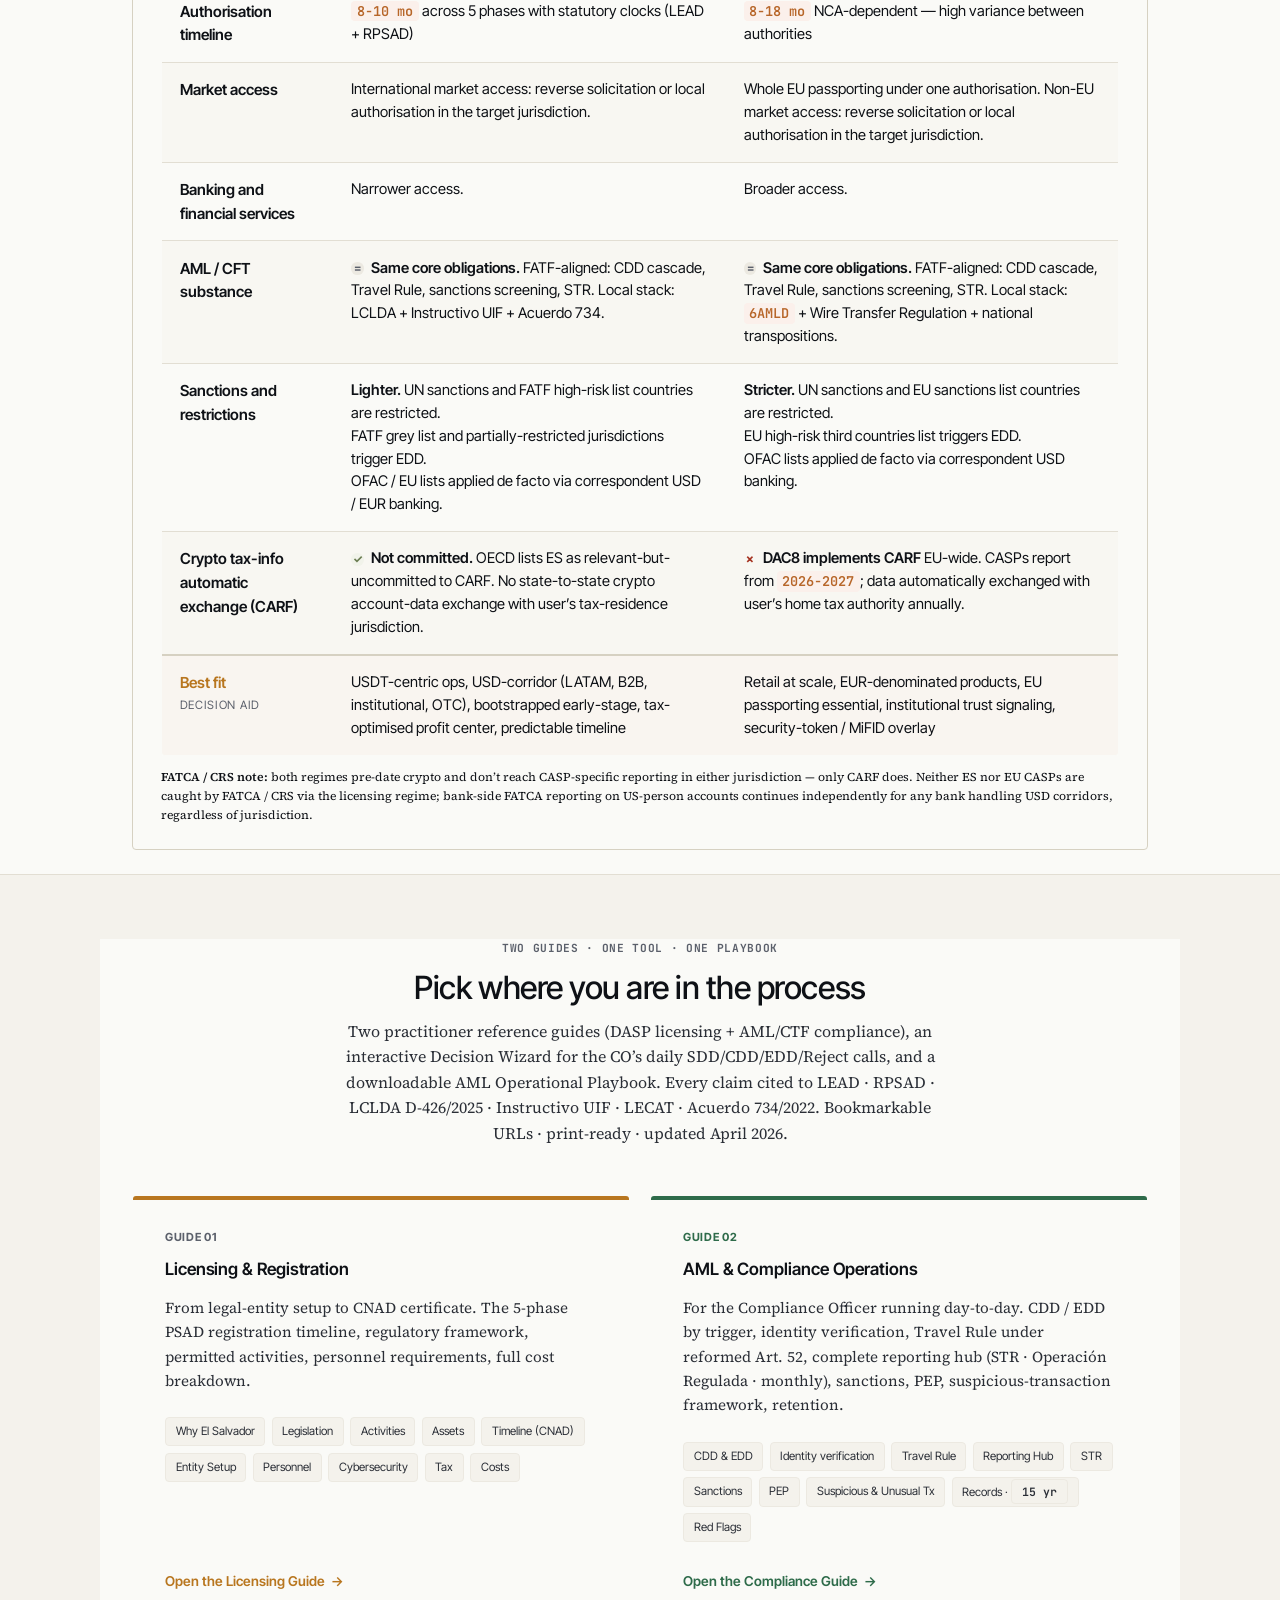
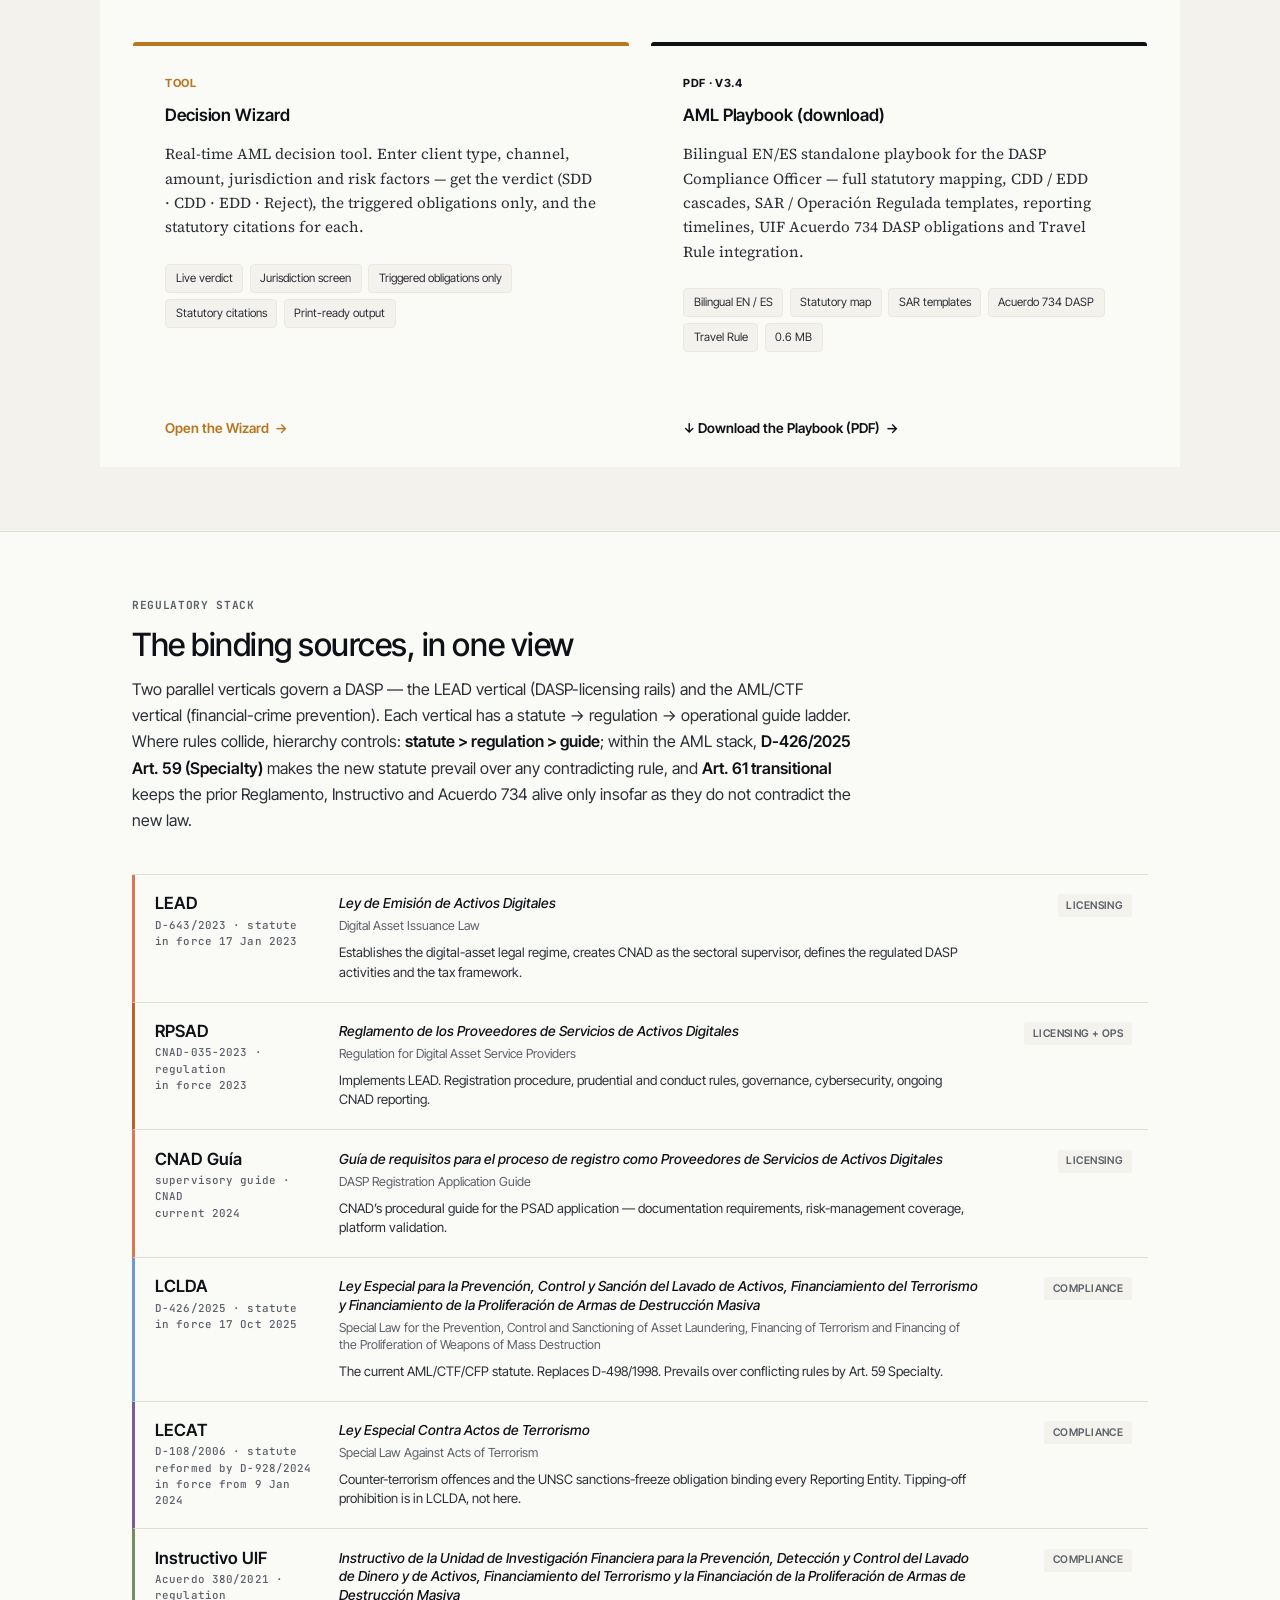
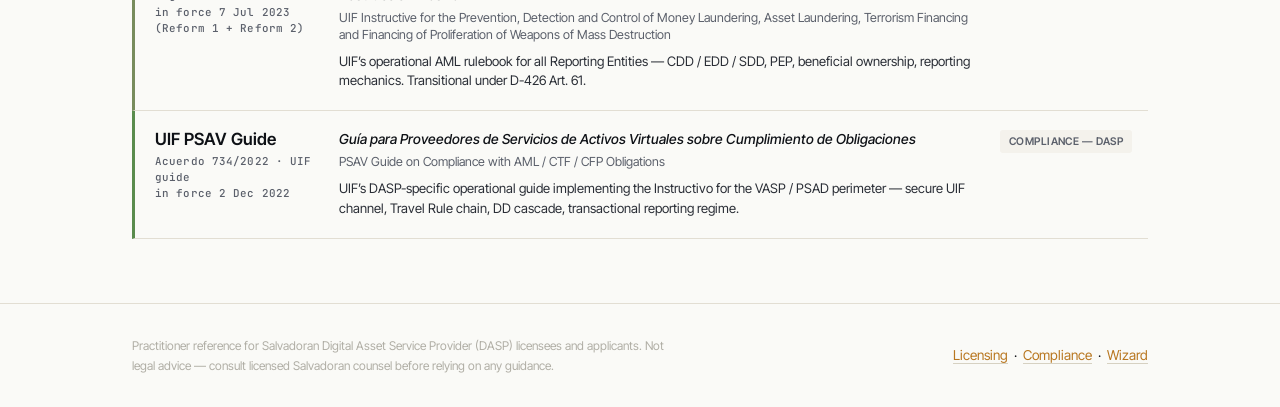
==== commit 23eba00f: "Add CARF tax-info exchange row to vs-MiCA comparison + FATCA/CRS footnote CARF (OECD Crypto-Asset Re" ====
--- a/index.html
+++ b/index.html
@@ -389,7 +389,7 @@
                 <h2 class="vs-block__title">El Salvador DASP vs EU MiCA — factual dimensions</h2>
             </div>
             <div class="vs-scoreboard">
-                <div class="vs-scoreboard__line vs-scoreboard__line--es"><strong>ES wins:</strong> USDT operations, tax, capital, fees, timeline predictability.</div>
+                <div class="vs-scoreboard__line vs-scoreboard__line--es"><strong>ES wins:</strong> USDT operations, tax, capital, fees, timeline predictability, no CARF auto-exchange.</div>
                 <div class="vs-scoreboard__line vs-scoreboard__line--eu"><strong>EU wins:</strong> EU market reach, banking access, euro-rail.</div>
             </div>
             <div class="tbl-wrap">
@@ -456,6 +456,11 @@
                         <td><strong>Sanctions and restrictions</strong></td>
                         <td><strong>Lighter.</strong> UN sanctions and FATF high-risk list countries are restricted.<br>FATF grey list and partially-restricted jurisdictions trigger EDD.<br>OFAC / EU lists applied de facto via correspondent USD / EUR banking.</td>
                         <td><strong>Stricter.</strong> UN sanctions and EU sanctions list countries are restricted.<br>EU high-risk third countries list triggers EDD.<br>OFAC lists applied de facto via correspondent USD banking.</td>
+                    </tr>
+                    <tr>
+                        <td><strong>Crypto tax-info automatic exchange (CARF)</strong></td>
+                        <td><span class="vs-mark vs-mark--win" aria-label="advantage">✓</span> <strong>Not committed.</strong> OECD lists ES as relevant-but-uncommitted to CARF. No state-to-state crypto account-data exchange with user's tax-residence jurisdiction.</td>
+                        <td><span class="vs-mark vs-mark--lose" aria-label="restriction">✗</span> <strong>DAC8 implements CARF</strong> EU-wide. CASPs report from <span class="num-hl">2026-2027</span>; data automatically exchanged with user's home tax authority annually.</td>
                     </tr>
                     <tr class="tbl-row-bestfit">
                         <td><strong>Best fit</strong><span class="tbl-row-bestfit__sub">decision aid</span></td>
@@ -465,6 +470,7 @@
                 </tbody>
             </table>
             </div>
+            <p class="tbl-note" style="margin-top:0.75rem;"><strong>FATCA / CRS note:</strong> both regimes pre-date crypto and don't reach CASP-specific reporting in either jurisdiction — only CARF does. Neither ES nor EU CASPs are caught by FATCA / CRS via the licensing regime; bank-side FATCA reporting on US-person accounts continues independently for any bank handling USD corridors, regardless of jurisdiction.</p>
         </div>
     </div>
 </section>
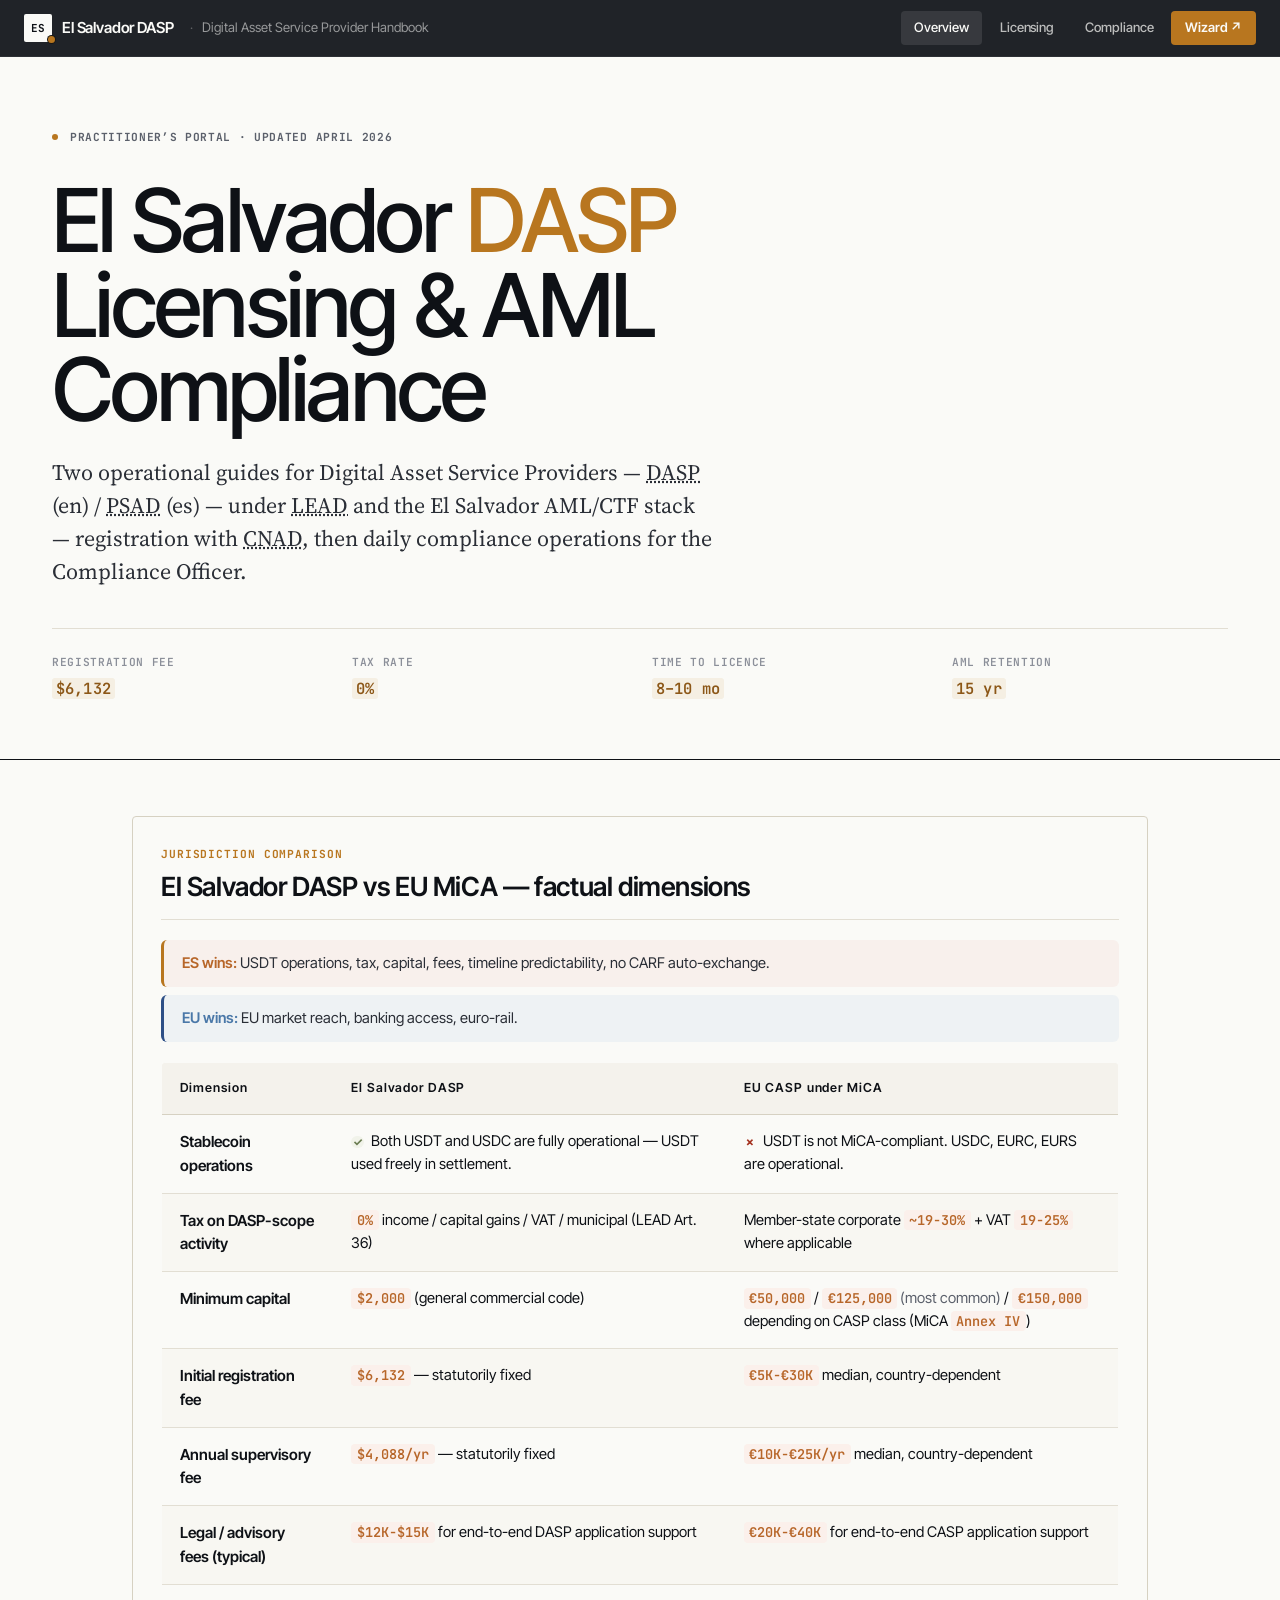
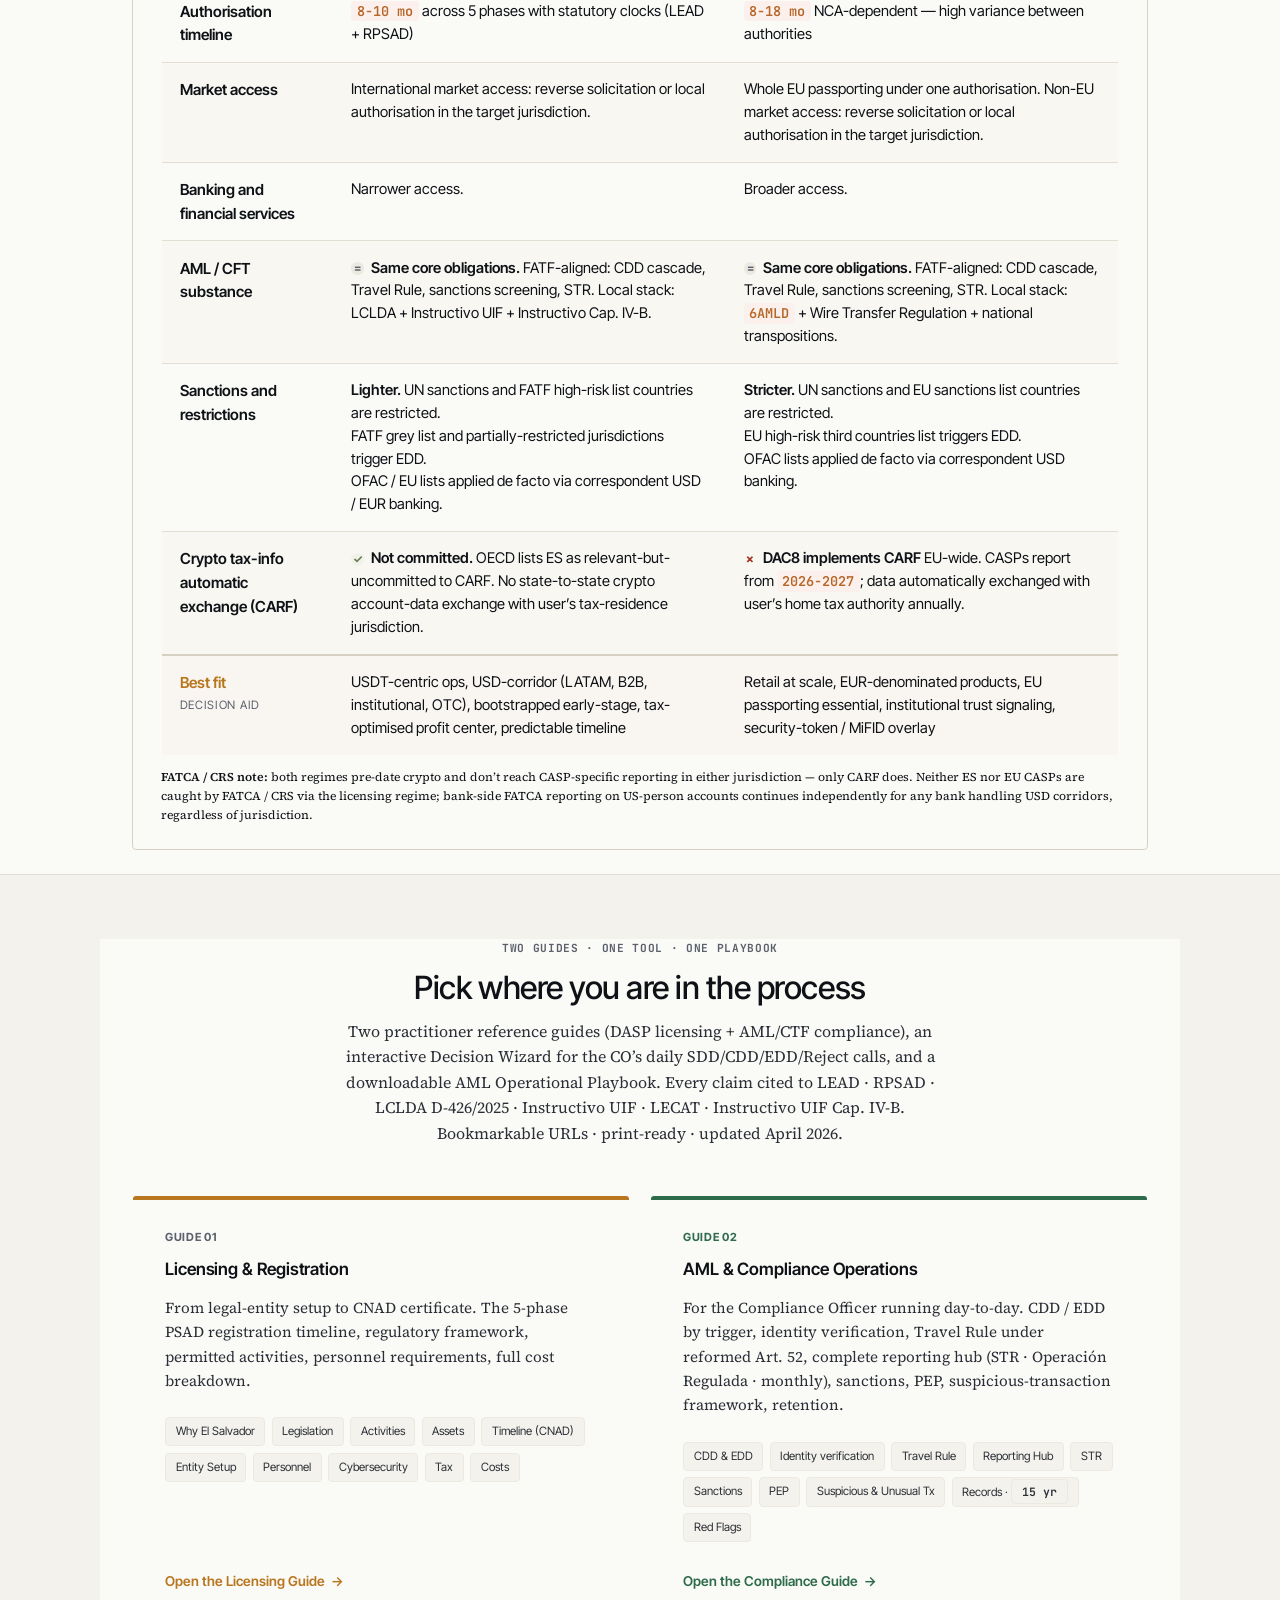
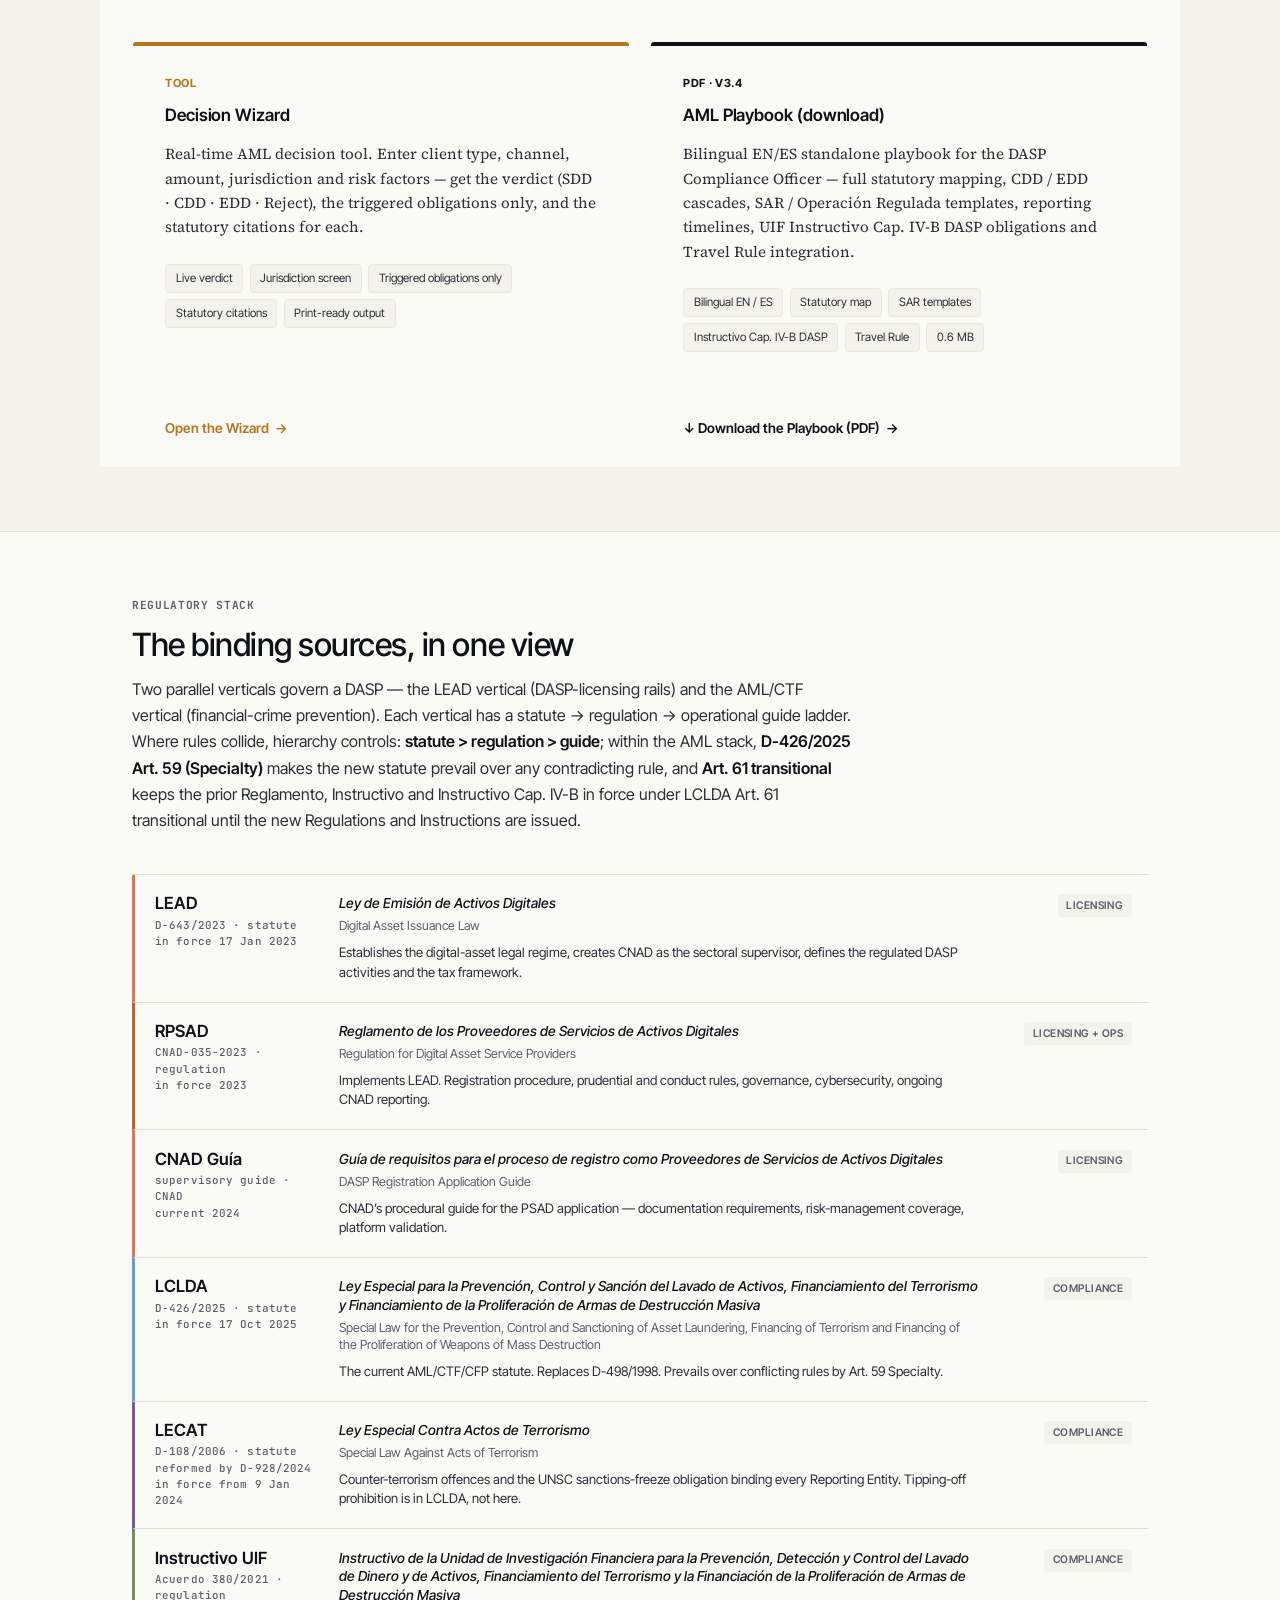
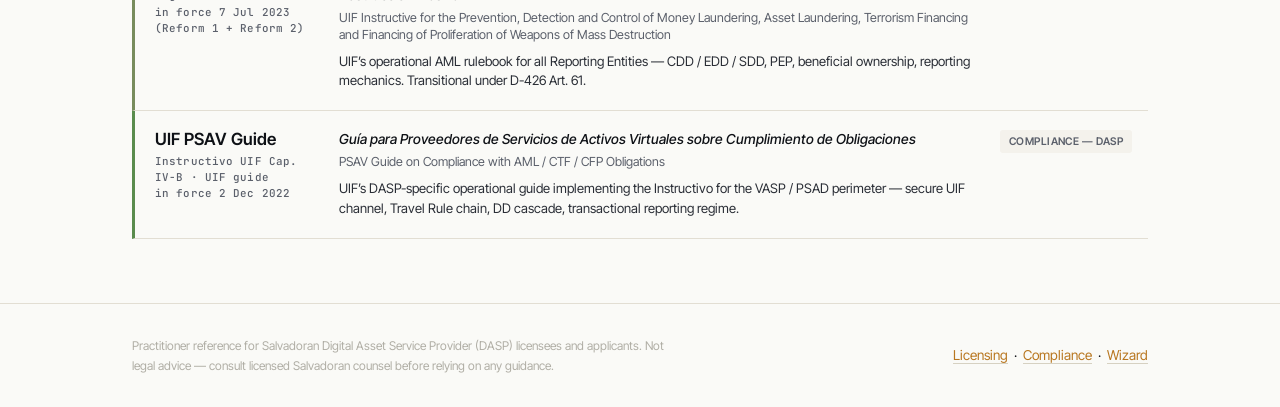
==== commit a673e952: "Update DASP site to current framework (post-Acuerdo 734 repeal) - DD now risk-based (D-426 Art. 15 /" ====
--- a/index.html
+++ b/index.html
@@ -266,7 +266,7 @@
         .reg-item--lclda  { border-left-color: #6a9bcc; }
         .reg-item--instr  { border-left-color: #788c5d; }
         .reg-item--lecat  { border-left-color: #7a5b9c; }
-        .reg-item--a734   { border-left-color: #5a8c4d; }
+        .reg-item--ainstr   { border-left-color: #5a8c4d; }
         .reg-item--cnad   { border-left-color: #d97757; }
         .reg-item__head {
             display: flex; flex-direction: column; gap: 0.2rem;
@@ -449,7 +449,7 @@
                     </tr>
                     <tr>
                         <td><strong>AML / CFT substance</strong></td>
-                        <td><span class="vs-mark vs-mark--parity" aria-label="parity">=</span> <strong>Same core obligations.</strong> FATF-aligned: CDD cascade, Travel Rule, sanctions screening, STR. Local stack: LCLDA + Instructivo UIF + Acuerdo 734.</td>
+                        <td><span class="vs-mark vs-mark--parity" aria-label="parity">=</span> <strong>Same core obligations.</strong> FATF-aligned: CDD cascade, Travel Rule, sanctions screening, STR. Local stack: LCLDA + Instructivo UIF + Instructivo Cap. IV-B.</td>
                         <td><span class="vs-mark vs-mark--parity" aria-label="parity">=</span> <strong>Same core obligations.</strong> FATF-aligned: CDD cascade, Travel Rule, sanctions screening, STR. Local stack: <span class="num-hl">6AMLD</span> + Wire Transfer Regulation + national transpositions.</td>
                     </tr>
                     <tr>
@@ -480,7 +480,7 @@
     <div class="container">
         <div class="guides__label">Two Guides · One Tool · One Playbook</div>
         <h2 class="guides__title">Pick where you are in the process</h2>
-        <p class="guides__sub">Two practitioner reference guides (DASP licensing + AML/CTF compliance), an interactive Decision Wizard for the CO's daily SDD/CDD/EDD/Reject calls, and a downloadable AML Operational Playbook. Every claim cited to LEAD · RPSAD · LCLDA D-426/2025 · Instructivo UIF · LECAT · Acuerdo 734/2022. Bookmarkable URLs · print-ready · updated April 2026.</p>
+        <p class="guides__sub">Two practitioner reference guides (DASP licensing + AML/CTF compliance), an interactive Decision Wizard for the CO's daily SDD/CDD/EDD/Reject calls, and a downloadable AML Operational Playbook. Every claim cited to LEAD · RPSAD · LCLDA D-426/2025 · Instructivo UIF · LECAT · Instructivo UIF Cap. IV-B. Bookmarkable URLs · print-ready · updated April 2026.</p>
 
         <div class="guides__grid">
             <a href="/licensing.html" class="guide-card guide-card--licensing">
@@ -538,12 +538,12 @@
             <a href="aml-playbook-dasp-el-salvador.pdf" download class="guide-card guide-card--playbook">
                 <span class="guide-card__num">PDF · v3.4</span>
                 <h3 class="guide-card__title">AML Playbook (download)</h3>
-                <p class="guide-card__desc">Bilingual EN/ES standalone playbook for the DASP Compliance Officer — full statutory mapping, CDD / EDD cascades, SAR / Operación Regulada templates, reporting timelines, UIF Acuerdo 734 DASP obligations and Travel Rule integration.</p>
+                <p class="guide-card__desc">Bilingual EN/ES standalone playbook for the DASP Compliance Officer — full statutory mapping, CDD / EDD cascades, SAR / Operación Regulada templates, reporting timelines, UIF Instructivo Cap. IV-B DASP obligations and Travel Rule integration.</p>
                 <div class="guide-card__topics">
                     <span>Bilingual EN / ES</span>
                     <span>Statutory map</span>
                     <span>SAR templates</span>
-                    <span>Acuerdo 734 DASP</span>
+                    <span>Instructivo Cap. IV-B DASP</span>
                     <span>Travel Rule</span>
                     <span>0.6 MB</span>
                 </div>
@@ -558,7 +558,7 @@
     <div class="container">
         <div class="reg__label">Regulatory Stack</div>
         <h2 class="reg__title">The binding sources, in one view</h2>
-        <p class="reg__sub">Two parallel verticals govern a DASP — the LEAD vertical (DASP-licensing rails) and the AML/CTF vertical (financial-crime prevention). Each vertical has a statute → regulation → operational guide ladder. Where rules collide, hierarchy controls: <strong>statute &gt; regulation &gt; guide</strong>; within the AML stack, <strong>D-426/2025 Art. 59 (Specialty)</strong> makes the new statute prevail over any contradicting rule, and <strong>Art. 61 transitional</strong> keeps the prior Reglamento, Instructivo and Acuerdo 734 alive only insofar as they do not contradict the new law.</p>
+        <p class="reg__sub">Two parallel verticals govern a DASP — the LEAD vertical (DASP-licensing rails) and the AML/CTF vertical (financial-crime prevention). Each vertical has a statute → regulation → operational guide ladder. Where rules collide, hierarchy controls: <strong>statute &gt; regulation &gt; guide</strong>; within the AML stack, <strong>D-426/2025 Art. 59 (Specialty)</strong> makes the new statute prevail over any contradicting rule, and <strong>Art. 61 transitional</strong> keeps the prior Reglamento, Instructivo and Instructivo Cap. IV-B in force under LCLDA Art. 61 transitional until the new Regulations and Instructions are issued.</p>
 
         <div class="reg__list">
             <div class="reg-item reg-item--lead">
@@ -633,10 +633,10 @@
                 </div>
                 <span class="reg-item__chip">Compliance</span>
             </div>
-            <div class="reg-item reg-item--a734">
+            <div class="reg-item reg-item--ainstr">
                 <div class="reg-item__head">
                     <div class="reg-item__acronym">UIF PSAV Guide</div>
-                    <div class="reg-item__decree">Acuerdo 734/2022 · UIF guide<br>in force 2 Dec 2022</div>
+                    <div class="reg-item__decree">Instructivo UIF Cap. IV-B · UIF guide<br>in force 2 Dec 2022</div>
                 </div>
                 <div class="reg-item__body">
                     <div class="reg-item__es">Guía para Proveedores de Servicios de Activos Virtuales sobre Cumplimiento de Obligaciones</div>
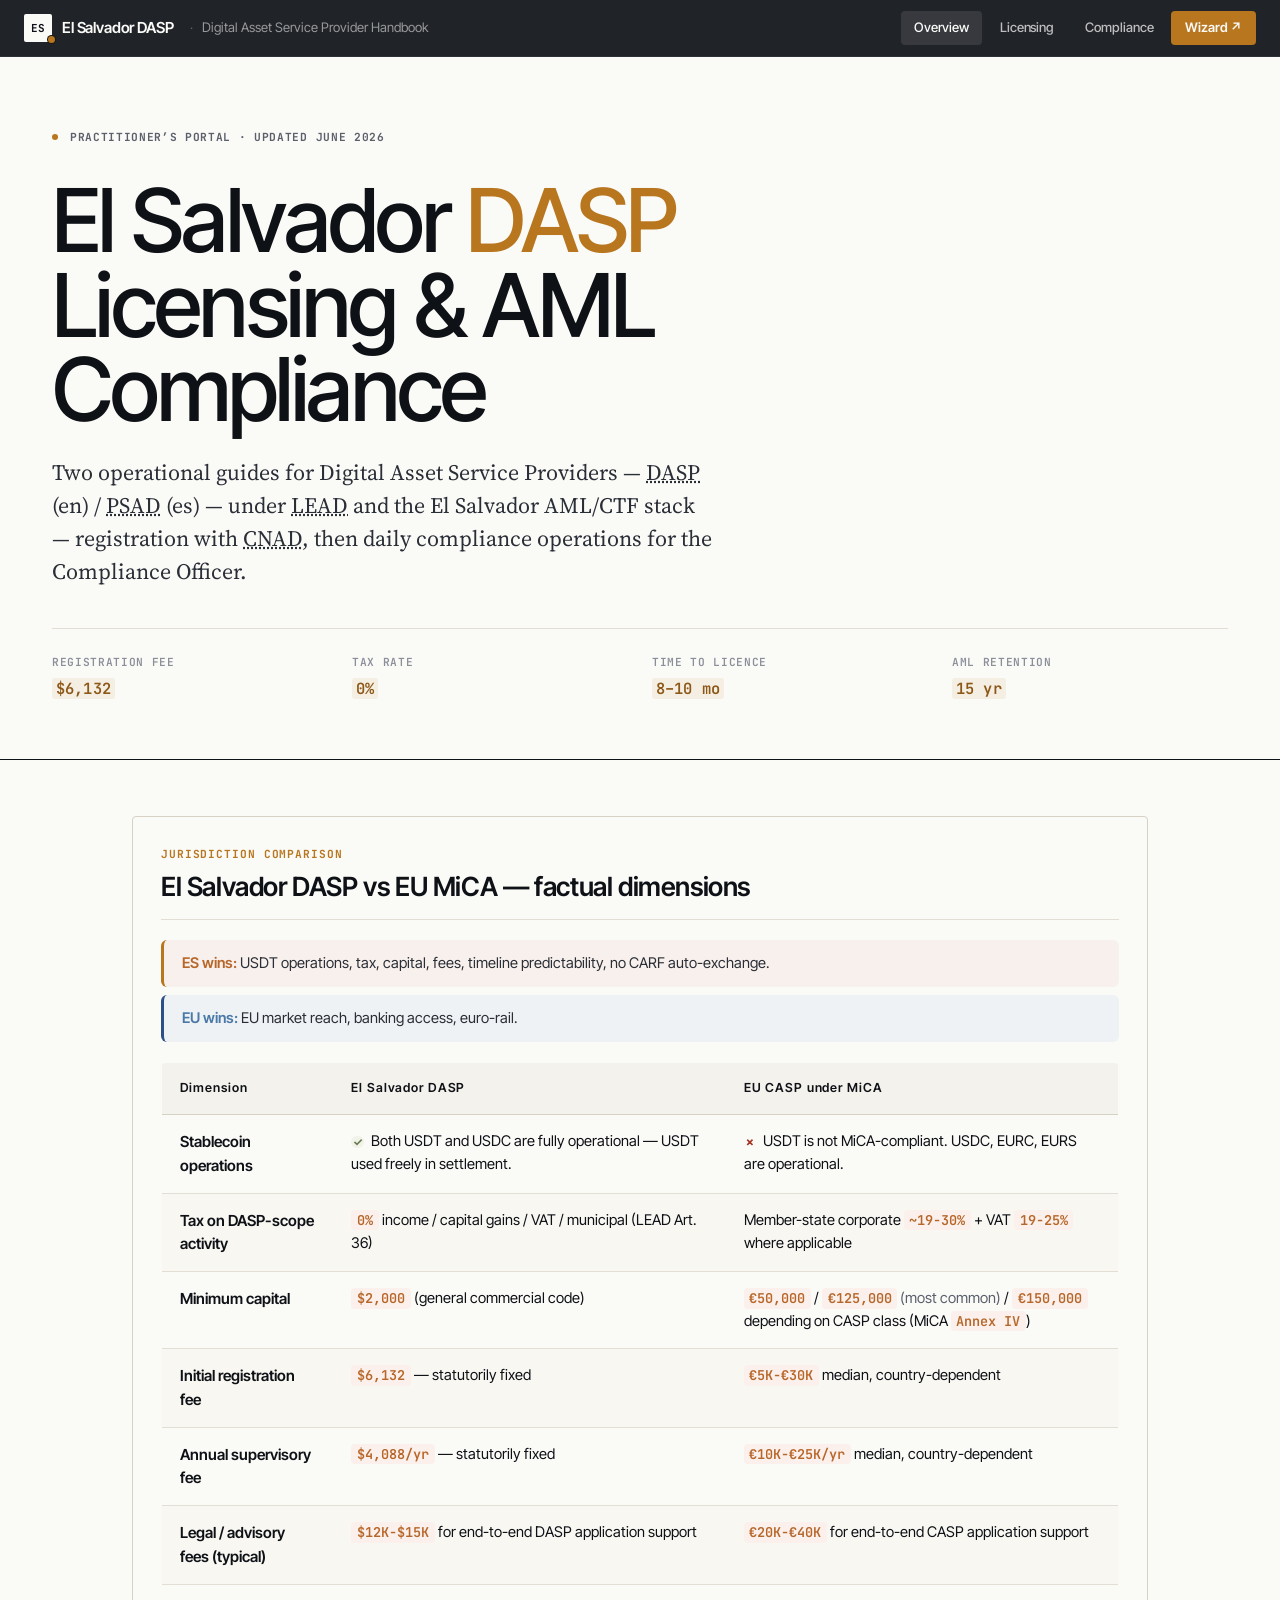
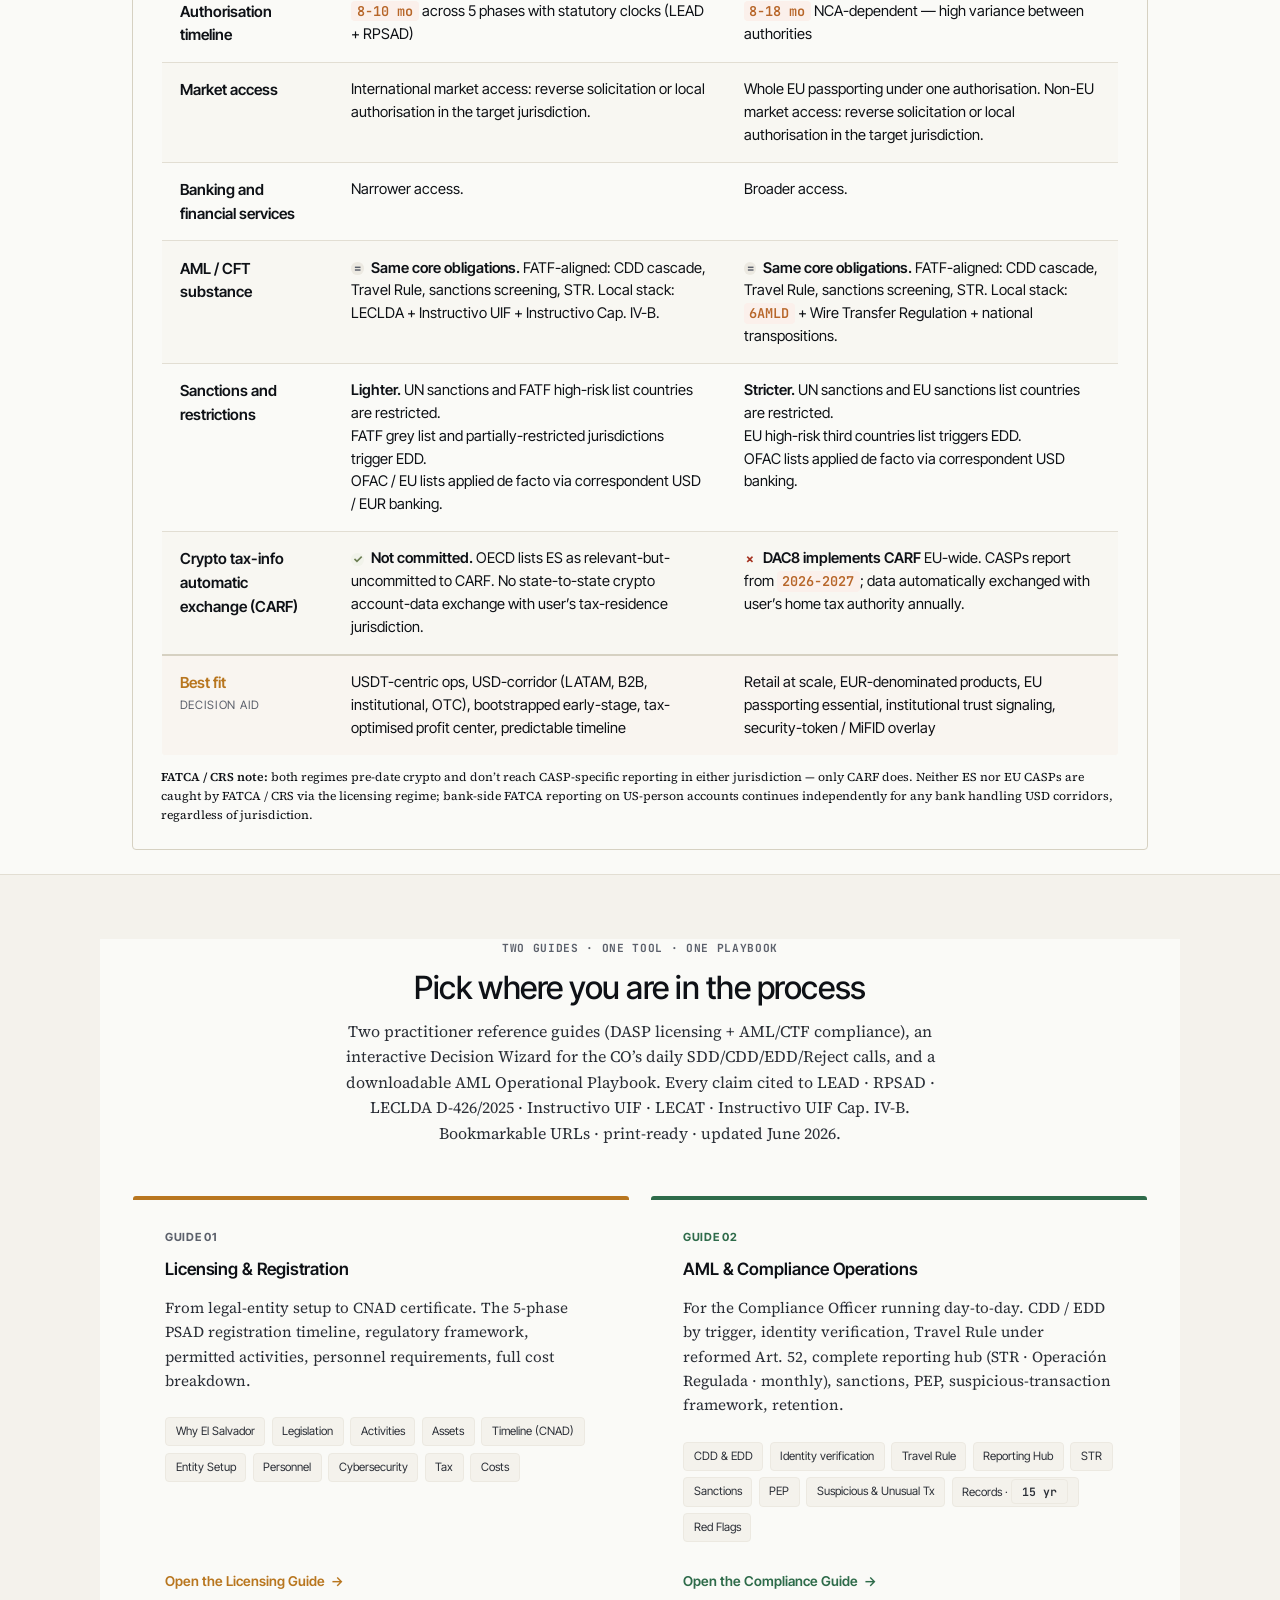
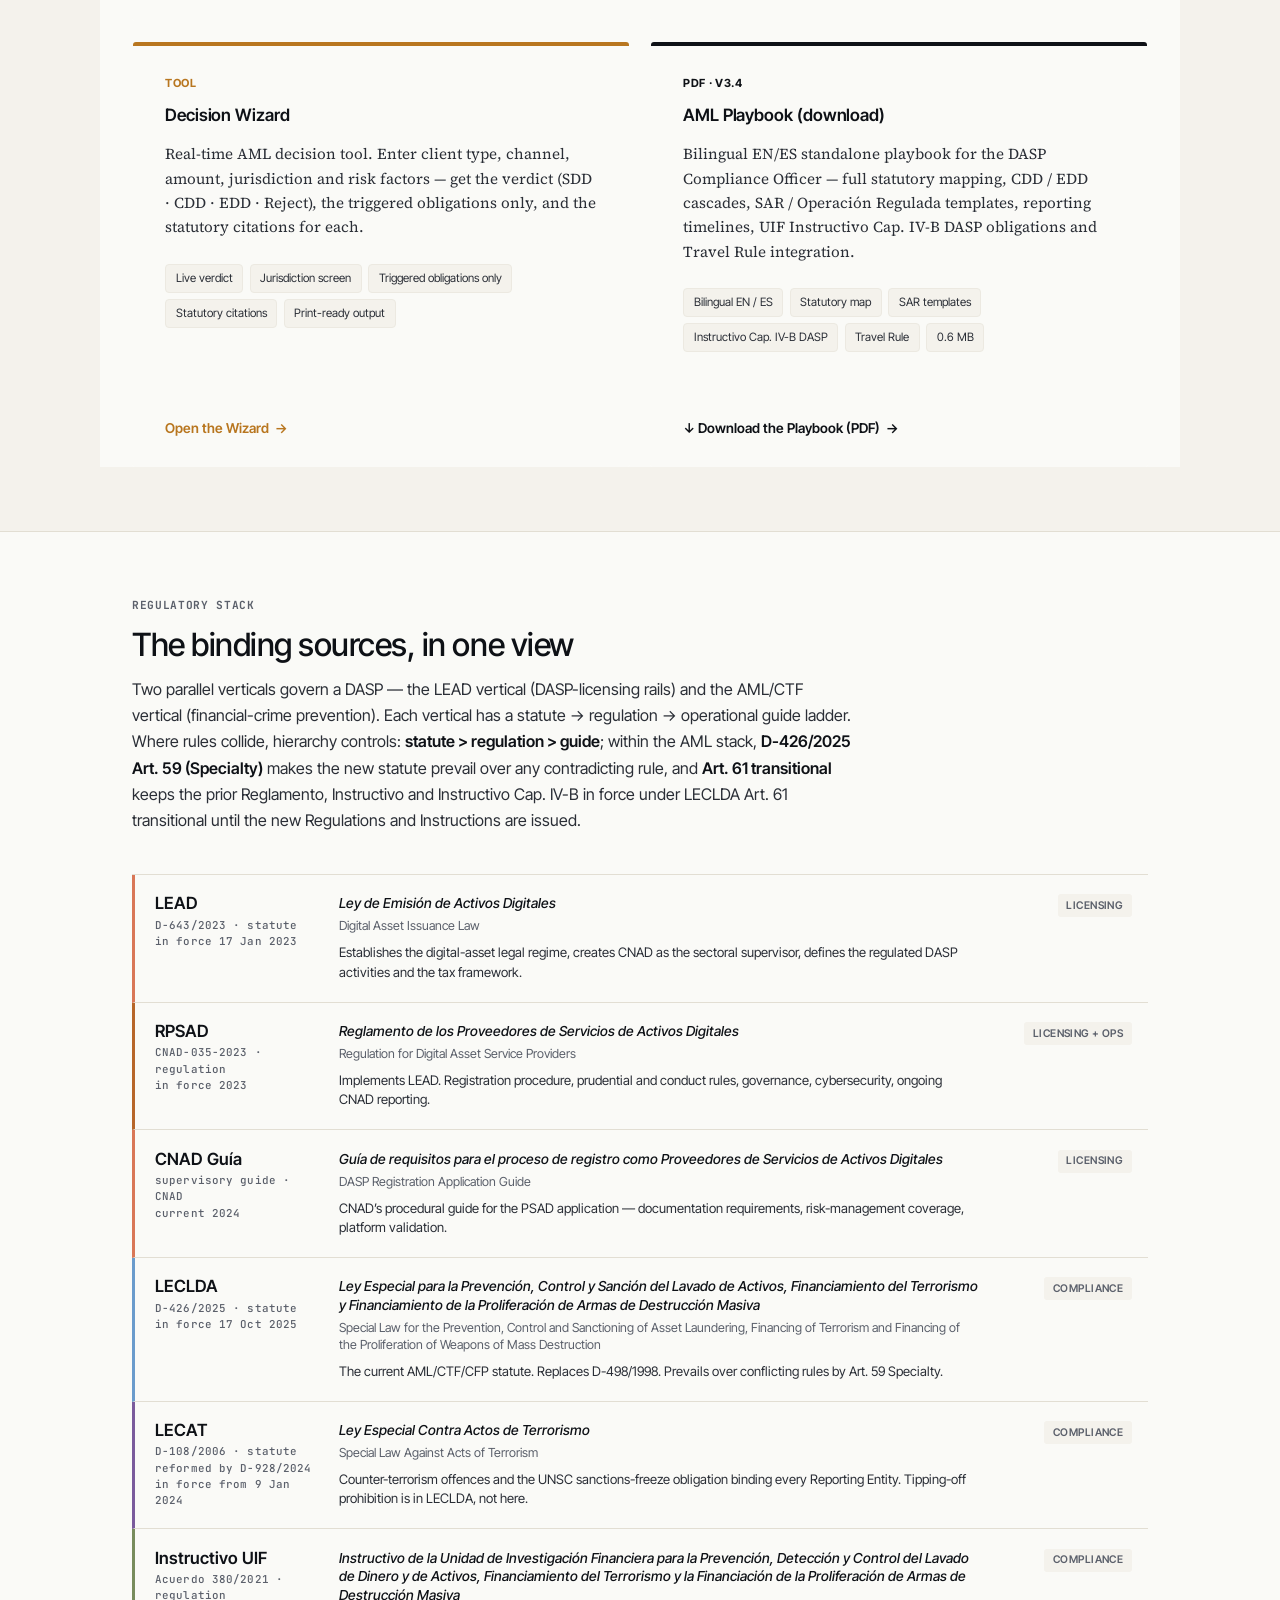
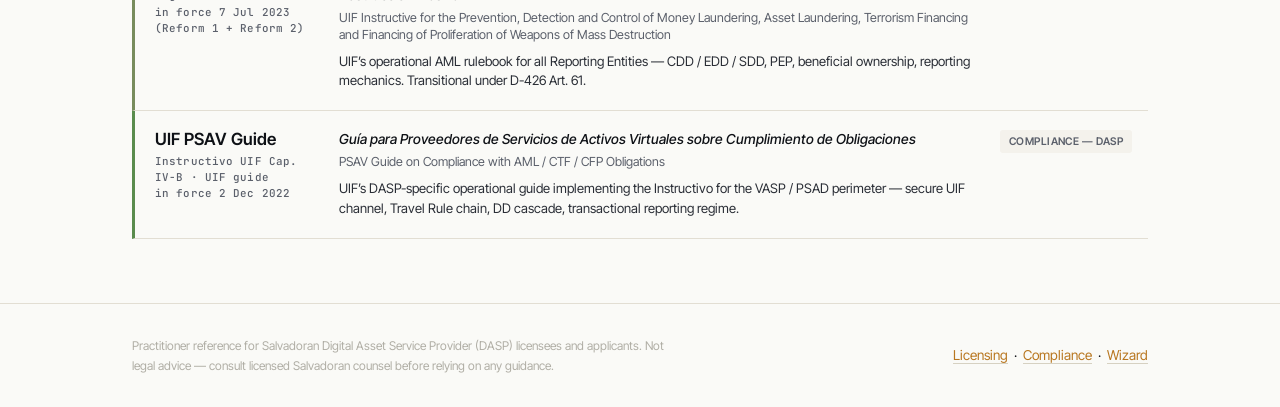
==== commit bac48876: "Current-law compliance pass + Big-4 review remediation Framework / current law: - Remove residual Ac" ====
--- a/index.html
+++ b/index.html
@@ -356,7 +356,7 @@
 <!-- ══ HERO ══ -->
 <section class="hero hero--ds">
     <div class="container">
-        <div class="hero-eyebrow">Practitioner's Portal · Updated April 2026</div>
+        <div class="hero-eyebrow">Practitioner's Portal · Updated June 2026</div>
         <h1 class="hero__title">El Salvador <em>DASP</em><br>Licensing &amp; AML Compliance</h1>
         <p class="hero__desc">Two operational guides for Digital Asset Service Providers — <abbr title="Digital Asset Service Provider — English term used in LEAD and international guidance">DASP</abbr> (en) / <abbr title="Proveedor de Servicios de Activos Digitales — Spanish statutory term used in LEAD &amp; RPSAD">PSAD</abbr> (es) — under <abbr title="Ley de Emisión de Activos Digitales — Decreto No. 643/2023">LEAD</abbr> and the El Salvador AML/CTF stack — registration with <abbr title="Comisión Nacional de Activos Digitales">CNAD</abbr>, then daily compliance operations for the Compliance Officer.</p>
         <div class="hero-meta">
@@ -449,7 +449,7 @@
                     </tr>
                     <tr>
                         <td><strong>AML / CFT substance</strong></td>
-                        <td><span class="vs-mark vs-mark--parity" aria-label="parity">=</span> <strong>Same core obligations.</strong> FATF-aligned: CDD cascade, Travel Rule, sanctions screening, STR. Local stack: LCLDA + Instructivo UIF + Instructivo Cap. IV-B.</td>
+                        <td><span class="vs-mark vs-mark--parity" aria-label="parity">=</span> <strong>Same core obligations.</strong> FATF-aligned: CDD cascade, Travel Rule, sanctions screening, STR. Local stack: LECLDA + Instructivo UIF + Instructivo Cap. IV-B.</td>
                         <td><span class="vs-mark vs-mark--parity" aria-label="parity">=</span> <strong>Same core obligations.</strong> FATF-aligned: CDD cascade, Travel Rule, sanctions screening, STR. Local stack: <span class="num-hl">6AMLD</span> + Wire Transfer Regulation + national transpositions.</td>
                     </tr>
                     <tr>
@@ -480,7 +480,7 @@
     <div class="container">
         <div class="guides__label">Two Guides · One Tool · One Playbook</div>
         <h2 class="guides__title">Pick where you are in the process</h2>
-        <p class="guides__sub">Two practitioner reference guides (DASP licensing + AML/CTF compliance), an interactive Decision Wizard for the CO's daily SDD/CDD/EDD/Reject calls, and a downloadable AML Operational Playbook. Every claim cited to LEAD · RPSAD · LCLDA D-426/2025 · Instructivo UIF · LECAT · Instructivo UIF Cap. IV-B. Bookmarkable URLs · print-ready · updated April 2026.</p>
+        <p class="guides__sub">Two practitioner reference guides (DASP licensing + AML/CTF compliance), an interactive Decision Wizard for the CO's daily SDD/CDD/EDD/Reject calls, and a downloadable AML Operational Playbook. Every claim cited to LEAD · RPSAD · LECLDA D-426/2025 · Instructivo UIF · LECAT · Instructivo UIF Cap. IV-B. Bookmarkable URLs · print-ready · updated June 2026.</p>
 
         <div class="guides__grid">
             <a href="/licensing.html" class="guide-card guide-card--licensing">
@@ -558,7 +558,7 @@
     <div class="container">
         <div class="reg__label">Regulatory Stack</div>
         <h2 class="reg__title">The binding sources, in one view</h2>
-        <p class="reg__sub">Two parallel verticals govern a DASP — the LEAD vertical (DASP-licensing rails) and the AML/CTF vertical (financial-crime prevention). Each vertical has a statute → regulation → operational guide ladder. Where rules collide, hierarchy controls: <strong>statute &gt; regulation &gt; guide</strong>; within the AML stack, <strong>D-426/2025 Art. 59 (Specialty)</strong> makes the new statute prevail over any contradicting rule, and <strong>Art. 61 transitional</strong> keeps the prior Reglamento, Instructivo and Instructivo Cap. IV-B in force under LCLDA Art. 61 transitional until the new Regulations and Instructions are issued.</p>
+        <p class="reg__sub">Two parallel verticals govern a DASP — the LEAD vertical (DASP-licensing rails) and the AML/CTF vertical (financial-crime prevention). Each vertical has a statute → regulation → operational guide ladder. Where rules collide, hierarchy controls: <strong>statute &gt; regulation &gt; guide</strong>; within the AML stack, <strong>D-426/2025 Art. 59 (Specialty)</strong> makes the new statute prevail over any contradicting rule, and <strong>Art. 61 transitional</strong> keeps the prior Reglamento, Instructivo and Instructivo Cap. IV-B in force under LECLDA Art. 61 transitional until the new Regulations and Instructions are issued.</p>
 
         <div class="reg__list">
             <div class="reg-item reg-item--lead">
@@ -599,7 +599,7 @@
             </div>
             <div class="reg-item reg-item--lclda">
                 <div class="reg-item__head">
-                    <div class="reg-item__acronym">LCLDA</div>
+                    <div class="reg-item__acronym">LECLDA</div>
                     <div class="reg-item__decree">D-426/2025 · statute<br>in force 17 Oct 2025</div>
                 </div>
                 <div class="reg-item__body">
@@ -617,7 +617,7 @@
                 <div class="reg-item__body">
                     <div class="reg-item__es">Ley Especial Contra Actos de Terrorismo</div>
                     <div class="reg-item__en">Special Law Against Acts of Terrorism</div>
-                    <p class="reg-item__subject">Counter-terrorism offences and the UNSC sanctions-freeze obligation binding every Reporting Entity. Tipping-off prohibition is in LCLDA, not here.</p>
+                    <p class="reg-item__subject">Counter-terrorism offences and the UNSC sanctions-freeze obligation binding every Reporting Entity. Tipping-off prohibition is in LECLDA, not here.</p>
                 </div>
                 <span class="reg-item__chip">Compliance</span>
             </div>
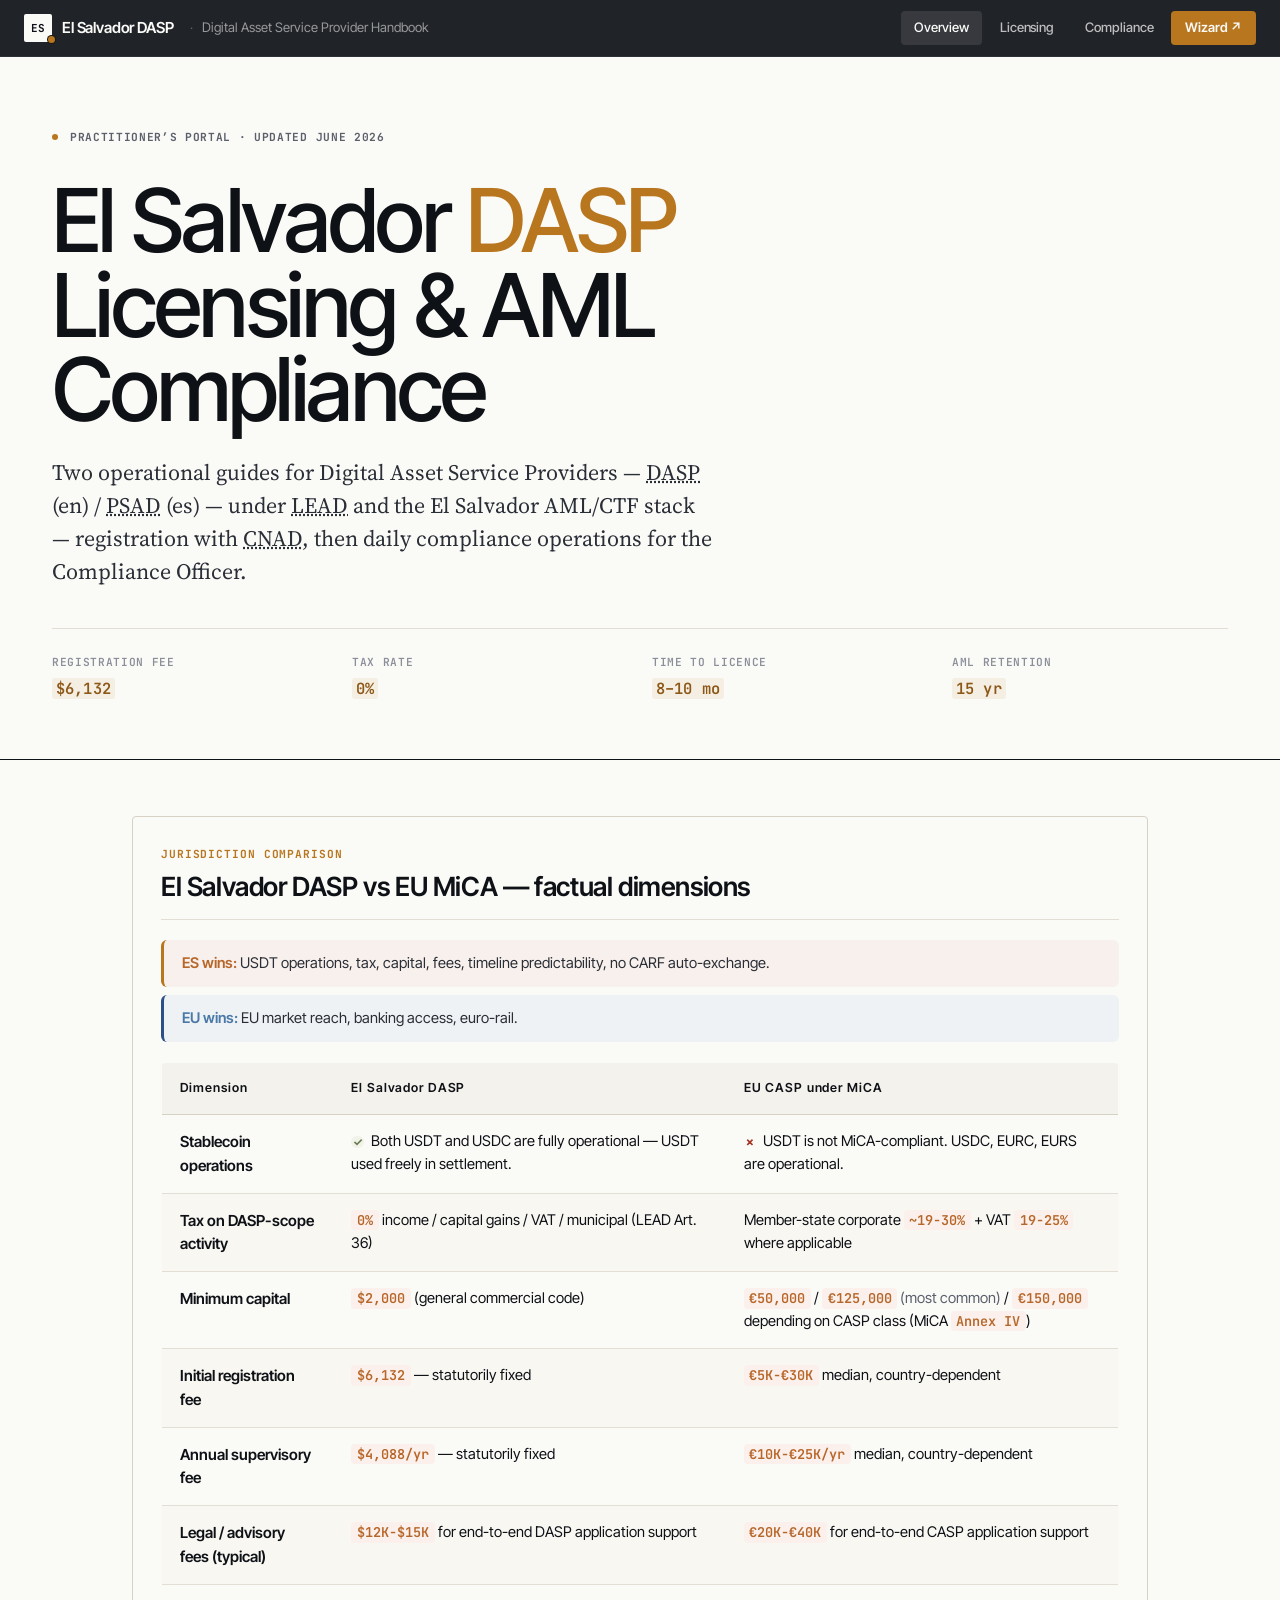
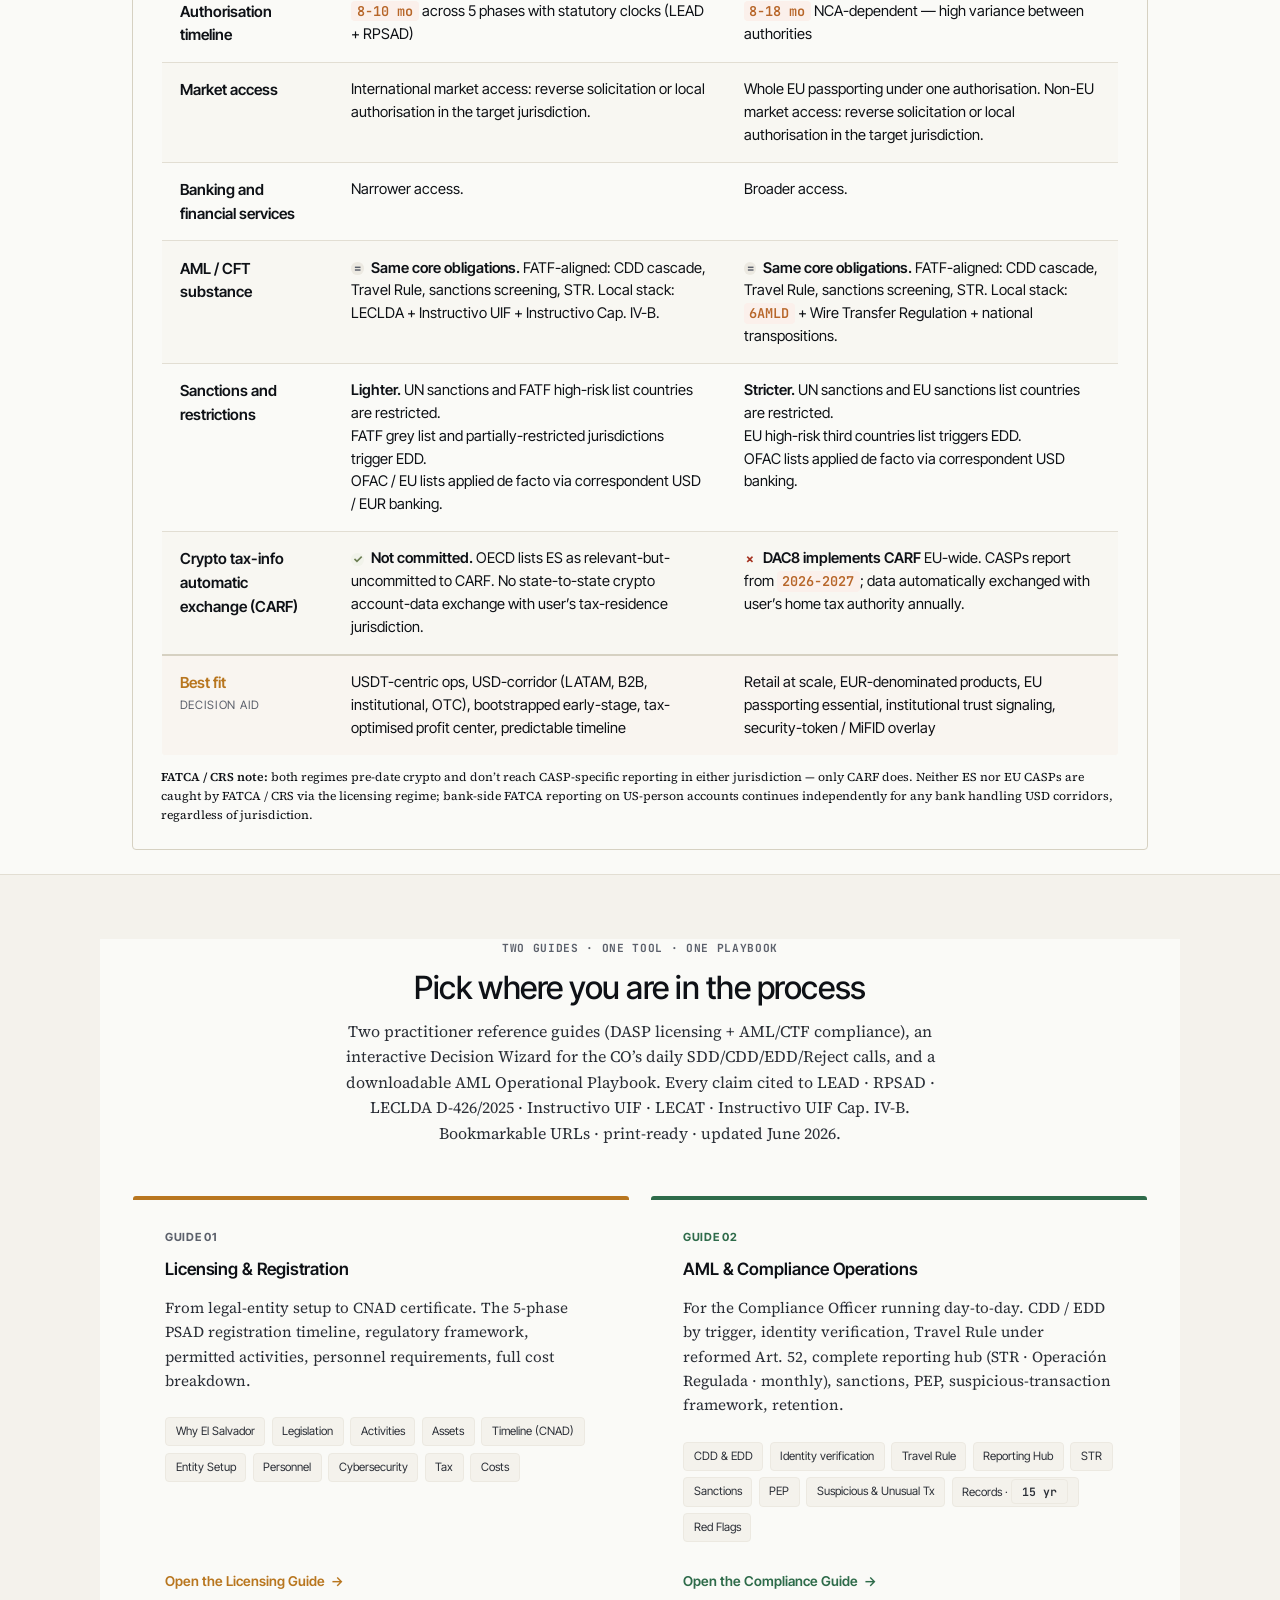
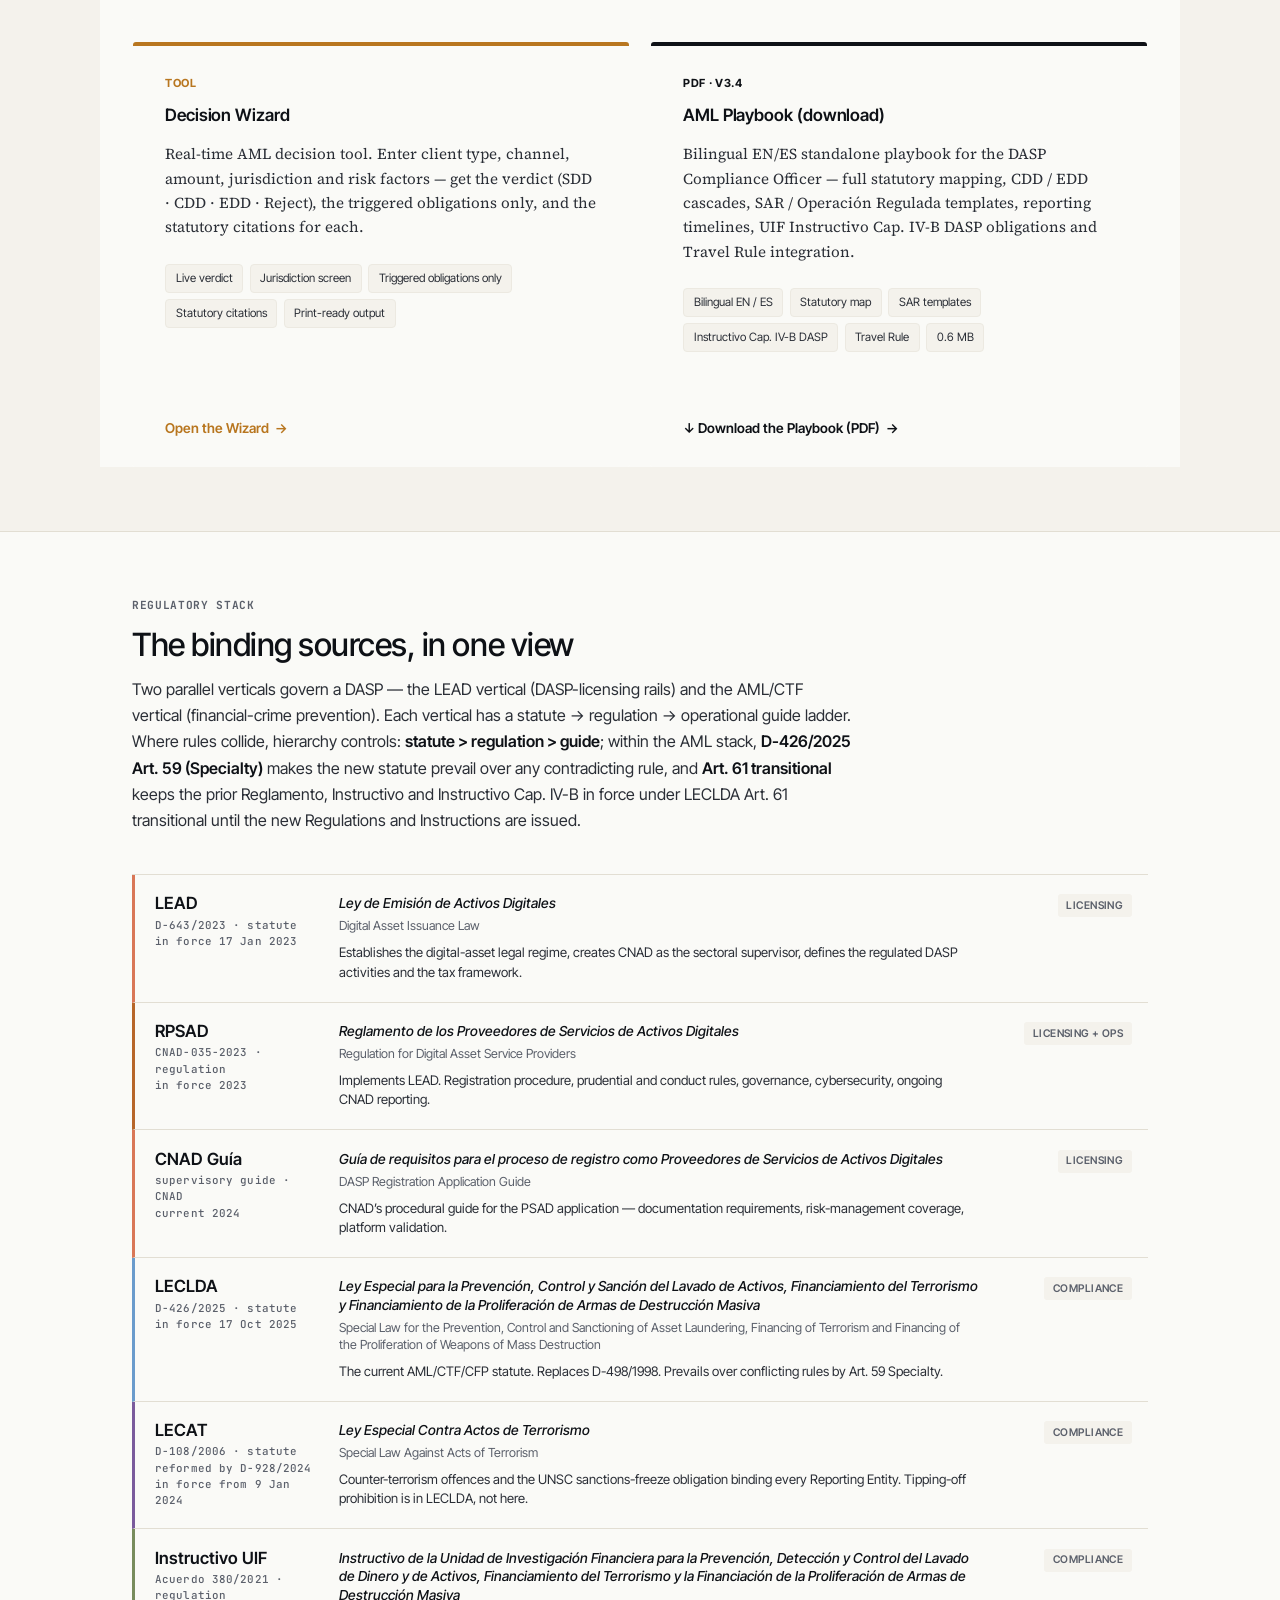
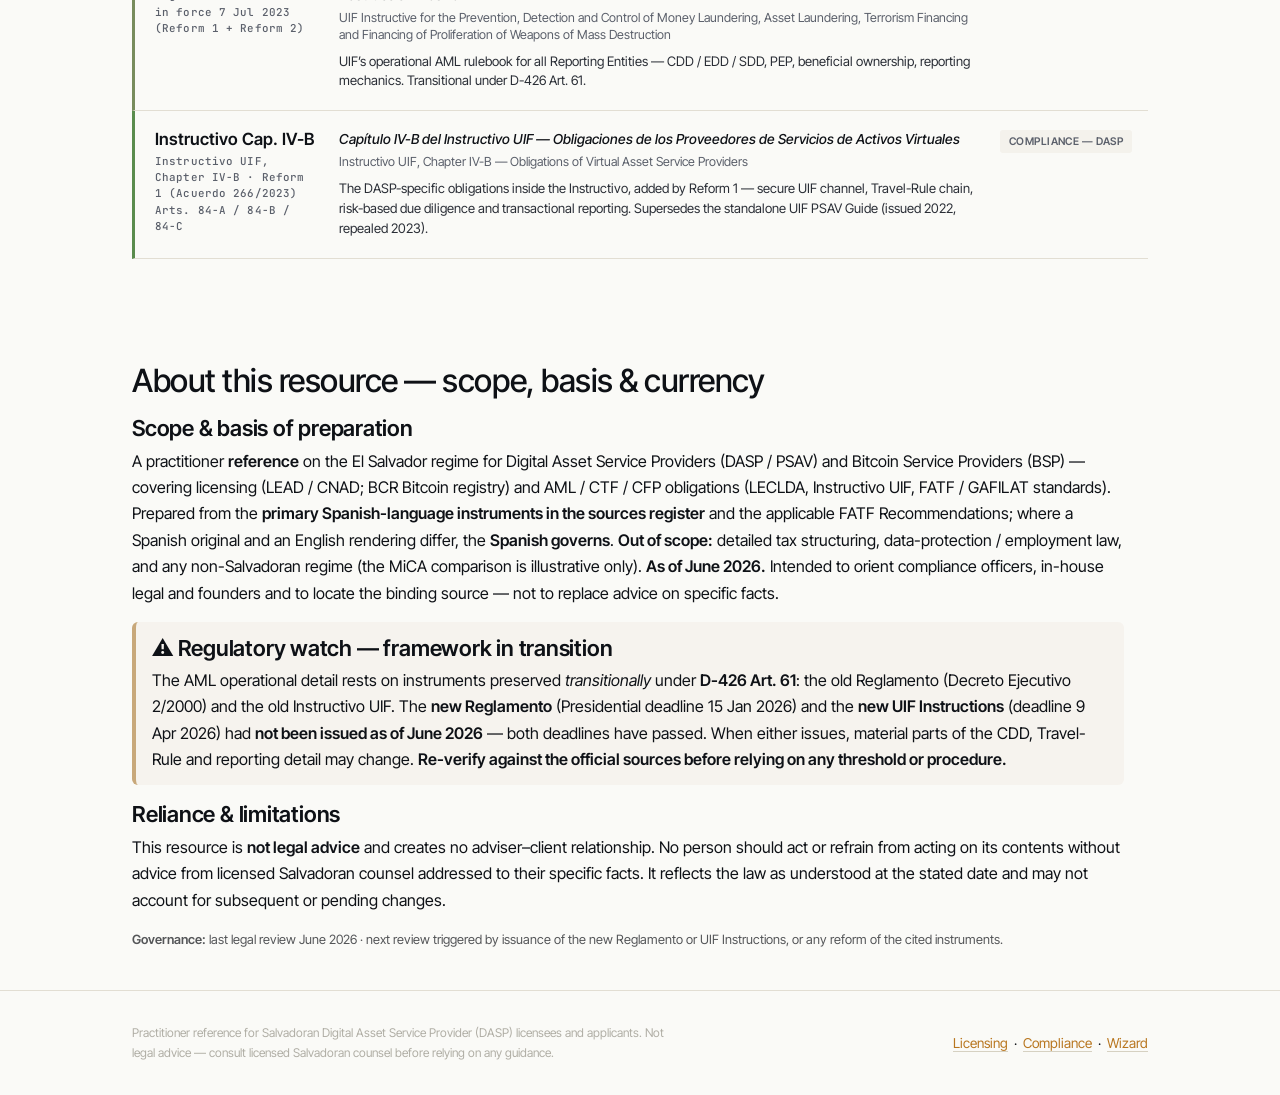
==== commit e4a0c6f2: "Authoritative-reference upgrade: sources register, scope/basis, dual-track, BO tree Structural (towa" ====
--- a/index.html
+++ b/index.html
@@ -635,16 +635,38 @@
             </div>
             <div class="reg-item reg-item--ainstr">
                 <div class="reg-item__head">
-                    <div class="reg-item__acronym">UIF PSAV Guide</div>
-                    <div class="reg-item__decree">Instructivo UIF Cap. IV-B · UIF guide<br>in force 2 Dec 2022</div>
+                    <div class="reg-item__acronym">Instructivo Cap. IV-B</div>
+                    <div class="reg-item__decree">Instructivo UIF, Chapter IV-B · Reform 1 (Acuerdo 266/2023)<br>Arts. 84-A / 84-B / 84-C</div>
                 </div>
                 <div class="reg-item__body">
-                    <div class="reg-item__es">Guía para Proveedores de Servicios de Activos Virtuales sobre Cumplimiento de Obligaciones</div>
-                    <div class="reg-item__en">PSAV Guide on Compliance with AML / CTF / CFP Obligations</div>
-                    <p class="reg-item__subject">UIF's DASP-specific operational guide implementing the Instructivo for the VASP / PSAD perimeter — secure UIF channel, Travel Rule chain, DD cascade, transactional reporting regime.</p>
+                    <div class="reg-item__es">Capítulo IV-B del Instructivo UIF — Obligaciones de los Proveedores de Servicios de Activos Virtuales</div>
+                    <div class="reg-item__en">Instructivo UIF, Chapter IV-B — Obligations of Virtual Asset Service Providers</div>
+                    <p class="reg-item__subject">The DASP-specific obligations inside the Instructivo, added by Reform 1 — secure UIF channel, Travel-Rule chain, risk-based due diligence and transactional reporting. Supersedes the standalone UIF PSAV Guide (issued 2022, repealed 2023).</p>
                 </div>
                 <span class="reg-item__chip">Compliance — DASP</span>
             </div>
+        </div>
+    </div>
+</section>
+
+<!-- ══ ABOUT / BASIS & NOTICES ══ -->
+<section class="reg" id="about" style="padding:2.5rem 0;">
+    <div class="container">
+        <h2 class="reg__title">About this resource — scope, basis &amp; currency</h2>
+        <div style="display:grid; gap:1rem; margin-top:1rem; max-width:62rem;">
+            <div>
+                <h3 style="margin:0 0 0.3rem; font-size:1rem;">Scope &amp; basis of preparation</h3>
+                <p>A practitioner <strong>reference</strong> on the El Salvador regime for Digital Asset Service Providers (DASP / PSAV) and Bitcoin Service Providers (BSP) — covering licensing (LEAD / CNAD; BCR Bitcoin registry) and AML / CTF / CFP obligations (LECLDA, Instructivo UIF, FATF / GAFILAT standards). Prepared from the <strong>primary Spanish-language instruments in the sources register</strong> and the applicable FATF Recommendations; where a Spanish original and an English rendering differ, the <strong>Spanish governs</strong>. <strong>Out of scope:</strong> detailed tax structuring, data-protection / employment law, and any non-Salvadoran regime (the MiCA comparison is illustrative only). <strong>As of June 2026.</strong> Intended to orient compliance officers, in-house legal and founders and to locate the binding source — not to replace advice on specific facts.</p>
+            </div>
+            <div style="border-left:4px solid #c8a87a; padding:0.8rem 1rem; background:rgba(200,168,122,0.08); border-radius:6px;">
+                <h3 style="margin:0 0 0.3rem; font-size:1rem;">⚠ Regulatory watch — framework in transition</h3>
+                <p>The AML operational detail rests on instruments preserved <em>transitionally</em> under <strong>D-426 Art. 61</strong>: the old Reglamento (Decreto Ejecutivo 2/2000) and the old Instructivo UIF. The <strong>new Reglamento</strong> (Presidential deadline 15 Jan 2026) and the <strong>new UIF Instructions</strong> (deadline 9 Apr 2026) had <strong>not been issued as of June 2026</strong> — both deadlines have passed. When either issues, material parts of the CDD, Travel-Rule and reporting detail may change. <strong>Re-verify against the official sources before relying on any threshold or procedure.</strong></p>
+            </div>
+            <div>
+                <h3 style="margin:0 0 0.3rem; font-size:1rem;">Reliance &amp; limitations</h3>
+                <p>This resource is <strong>not legal advice</strong> and creates no adviser–client relationship. No person should act or refrain from acting on its contents without advice from licensed Salvadoran counsel addressed to their specific facts. It reflects the law as understood at the stated date and may not account for subsequent or pending changes.</p>
+            </div>
+            <p style="font-size:0.8rem; opacity:0.7;"><strong>Governance:</strong> last legal review June 2026 · next review triggered by issuance of the new Reglamento or UIF Instructions, or any reform of the cited instruments.</p>
         </div>
     </div>
 </section>
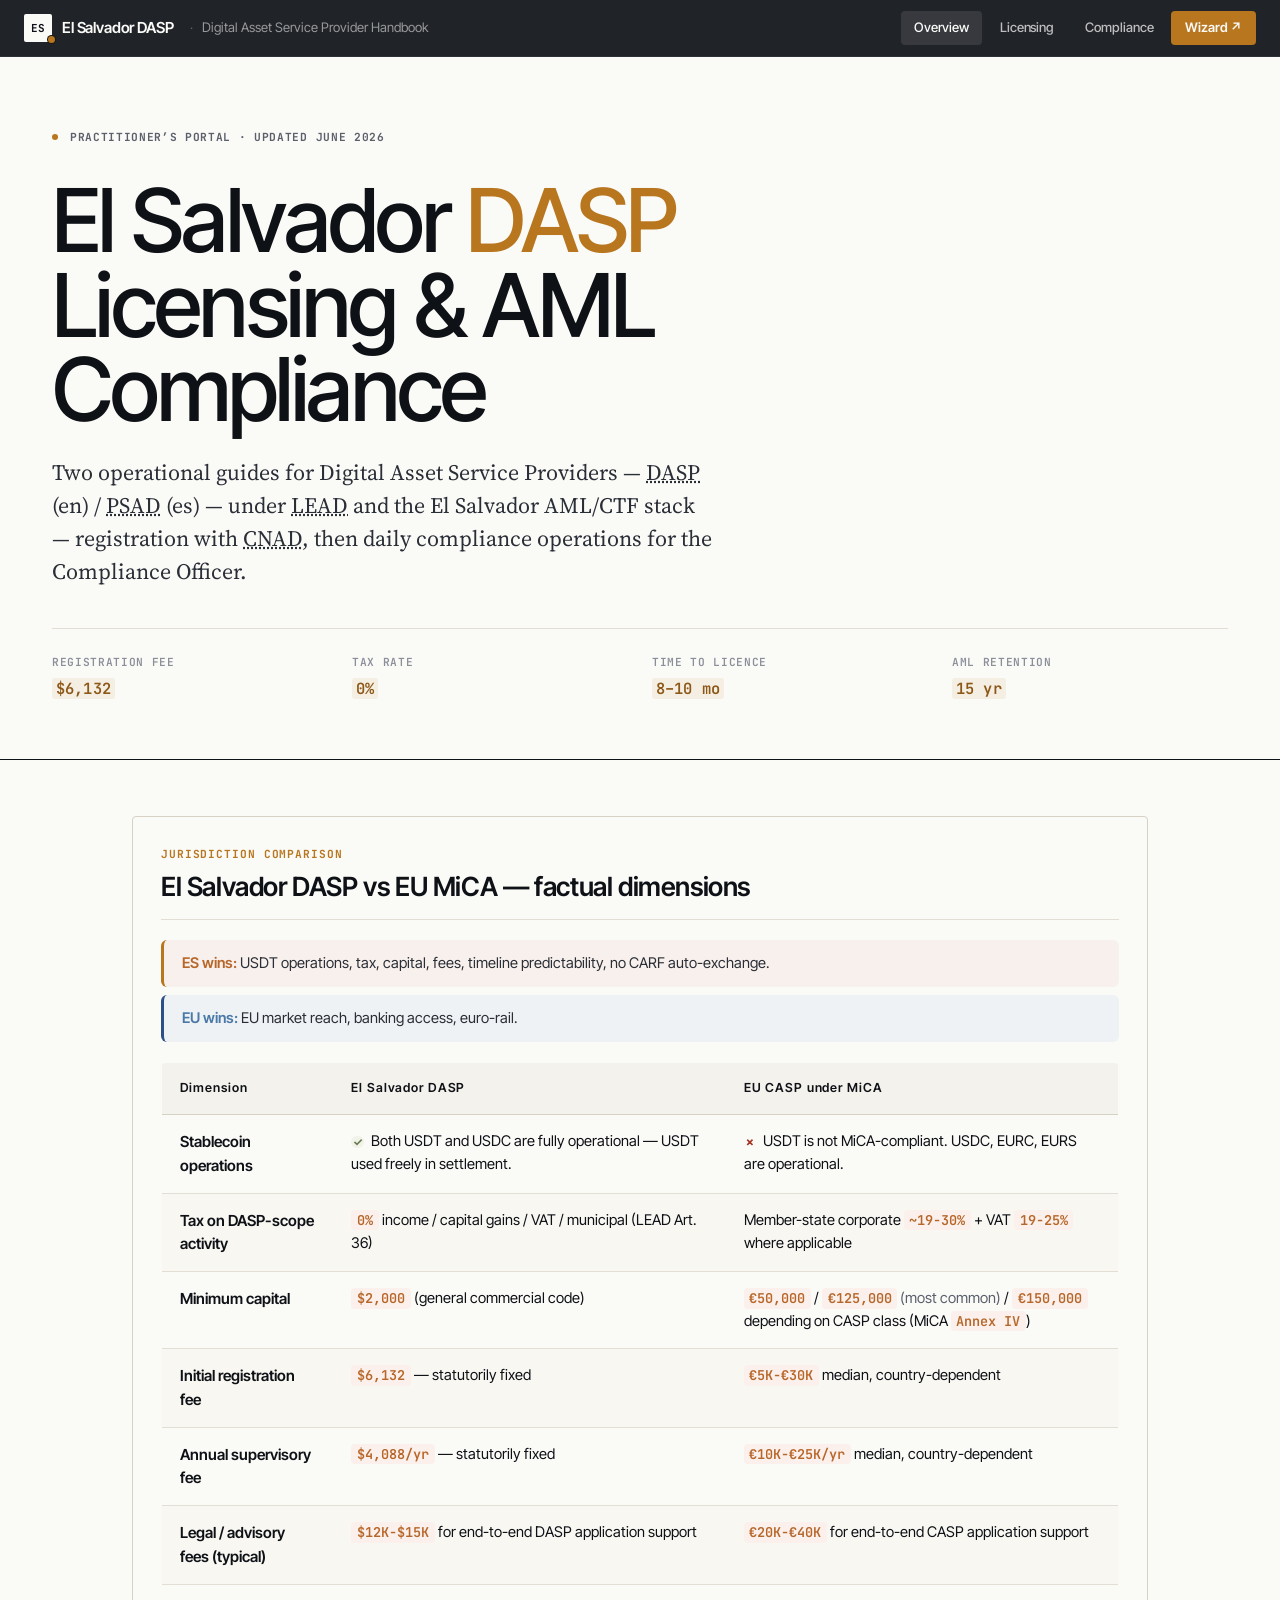
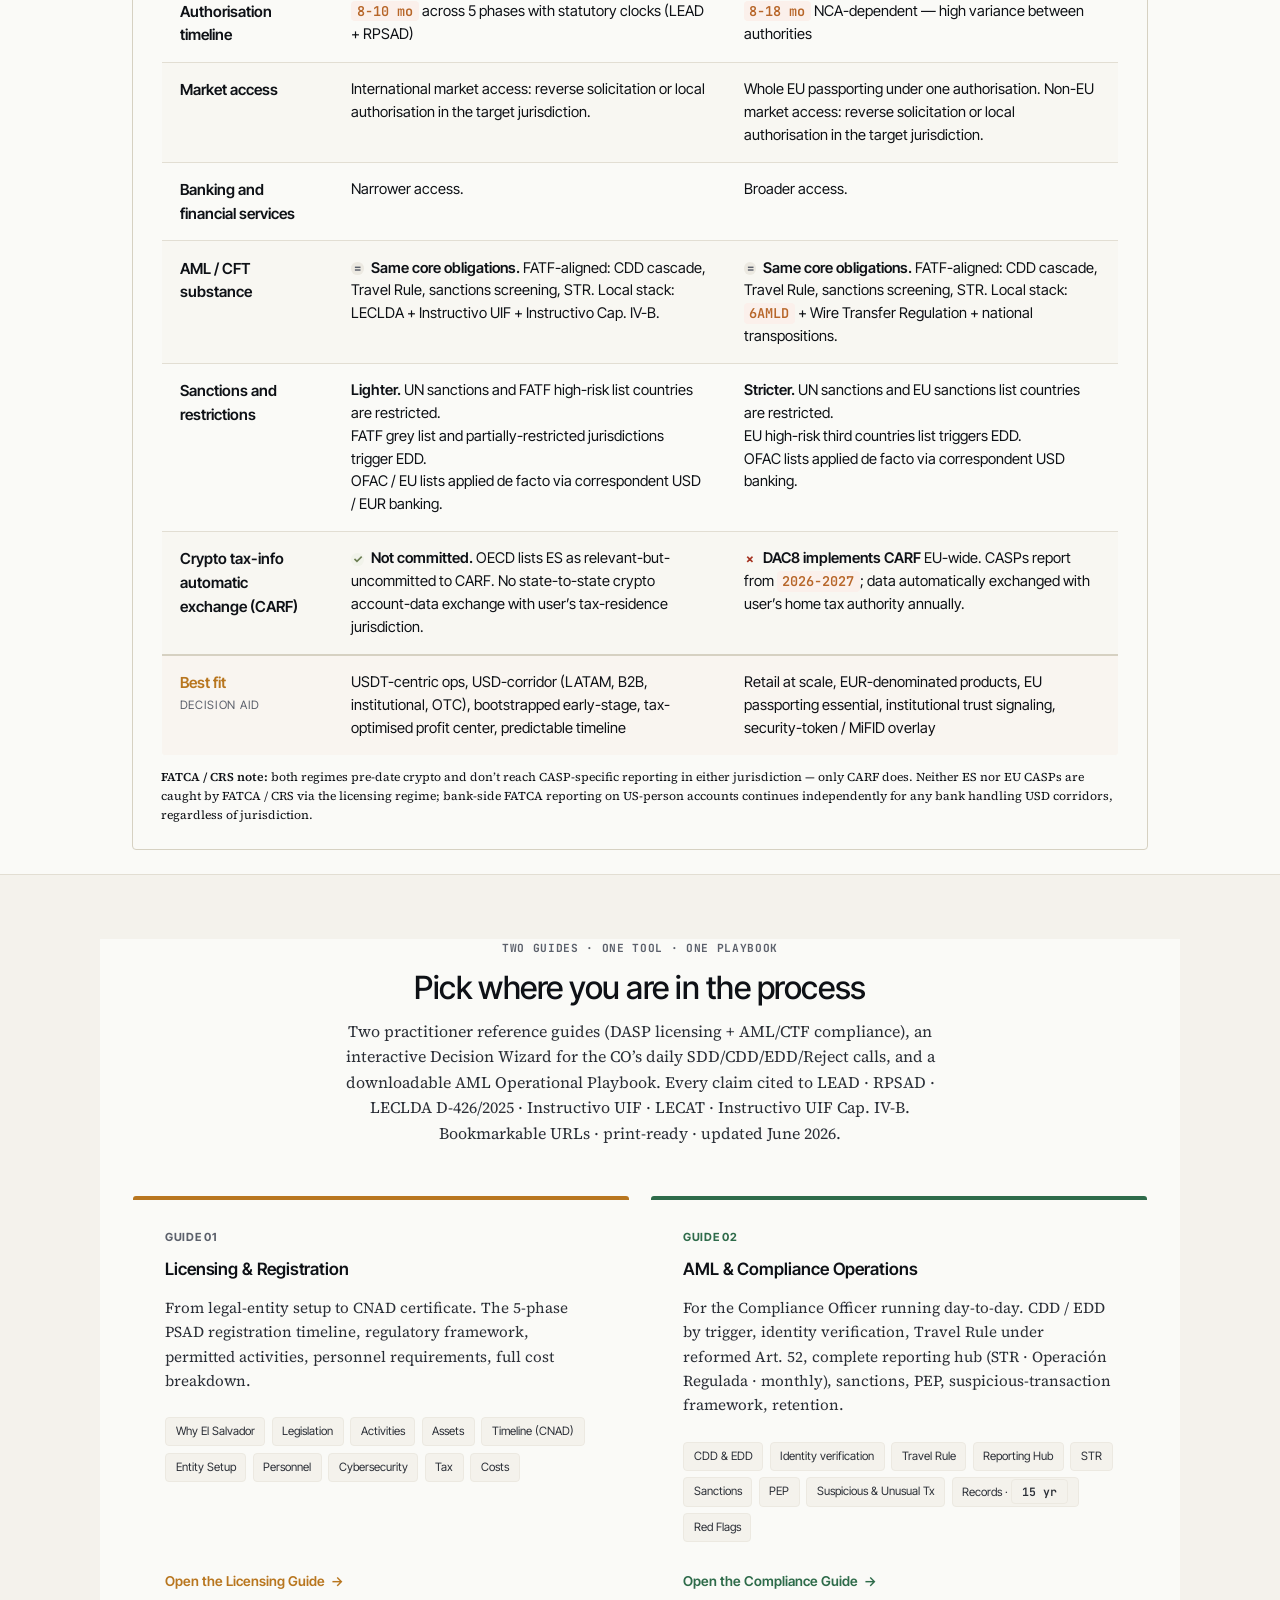
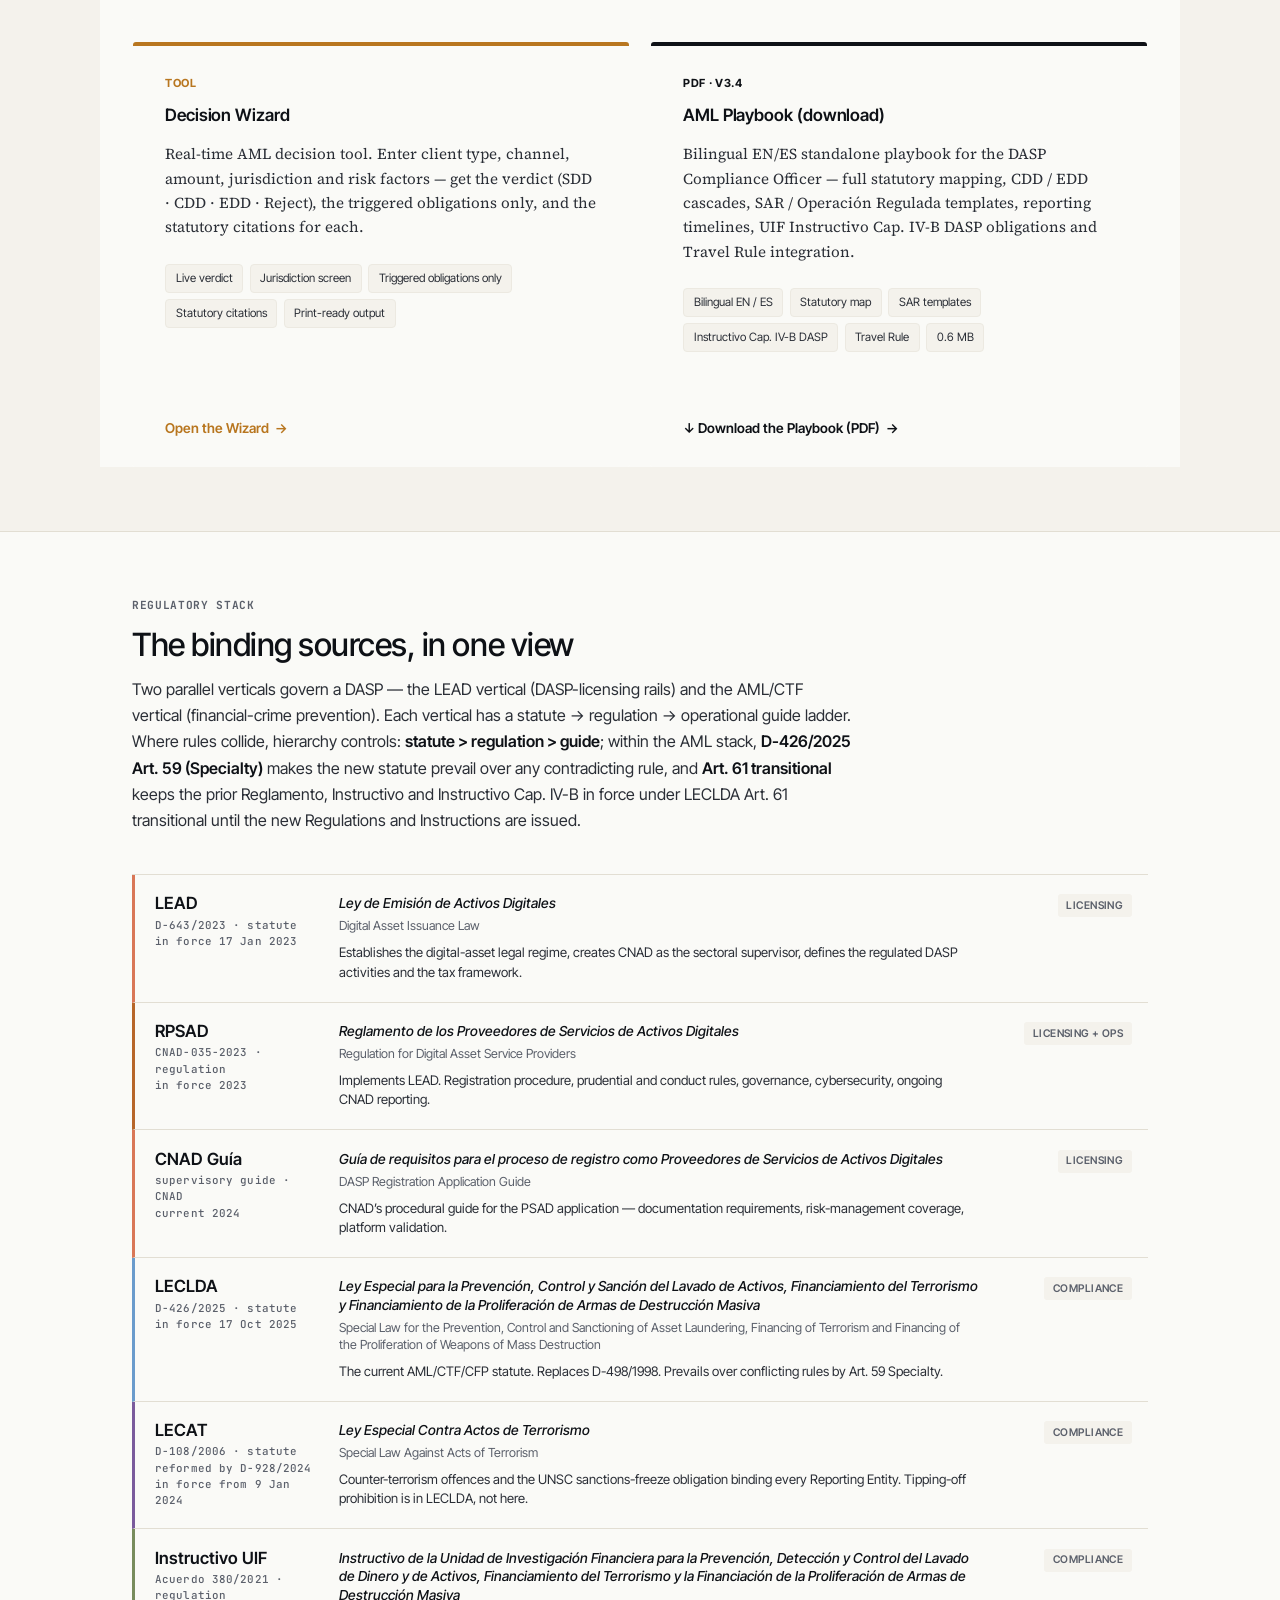
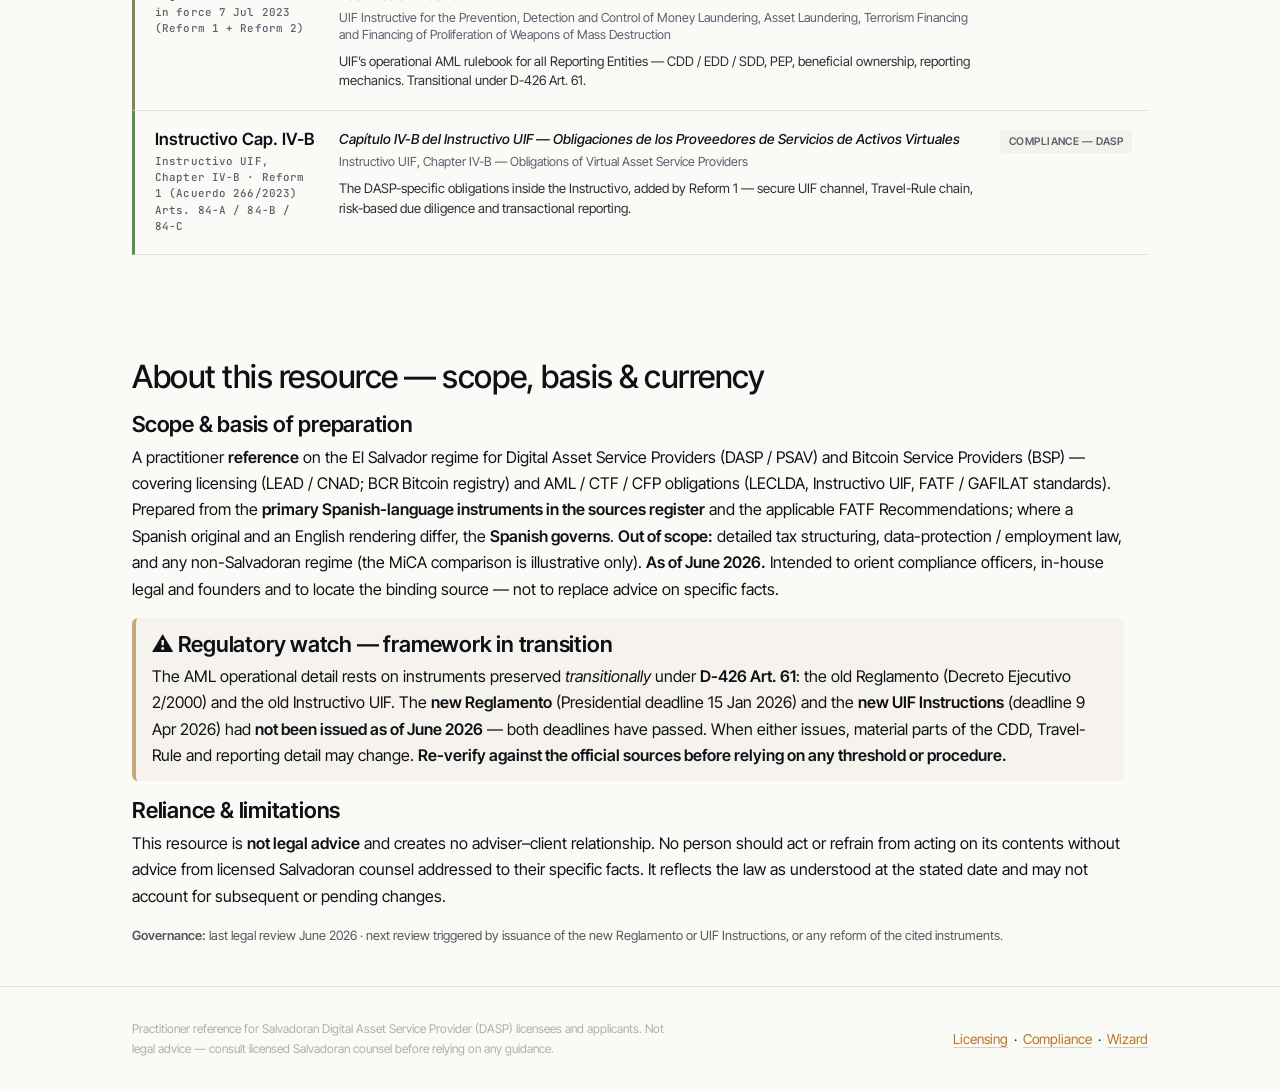
==== commit b978d344: "Remove dialogue-residue negation artifacts; fix $1,000 attribution to per-track Artifacts removed (r" ====
--- a/index.html
+++ b/index.html
@@ -641,7 +641,7 @@
                 <div class="reg-item__body">
                     <div class="reg-item__es">Capítulo IV-B del Instructivo UIF — Obligaciones de los Proveedores de Servicios de Activos Virtuales</div>
                     <div class="reg-item__en">Instructivo UIF, Chapter IV-B — Obligations of Virtual Asset Service Providers</div>
-                    <p class="reg-item__subject">The DASP-specific obligations inside the Instructivo, added by Reform 1 — secure UIF channel, Travel-Rule chain, risk-based due diligence and transactional reporting. Supersedes the standalone UIF PSAV Guide (issued 2022, repealed 2023).</p>
+                    <p class="reg-item__subject">The DASP-specific obligations inside the Instructivo, added by Reform 1 — secure UIF channel, Travel-Rule chain, risk-based due diligence and transactional reporting.</p>
                 </div>
                 <span class="reg-item__chip">Compliance — DASP</span>
             </div>
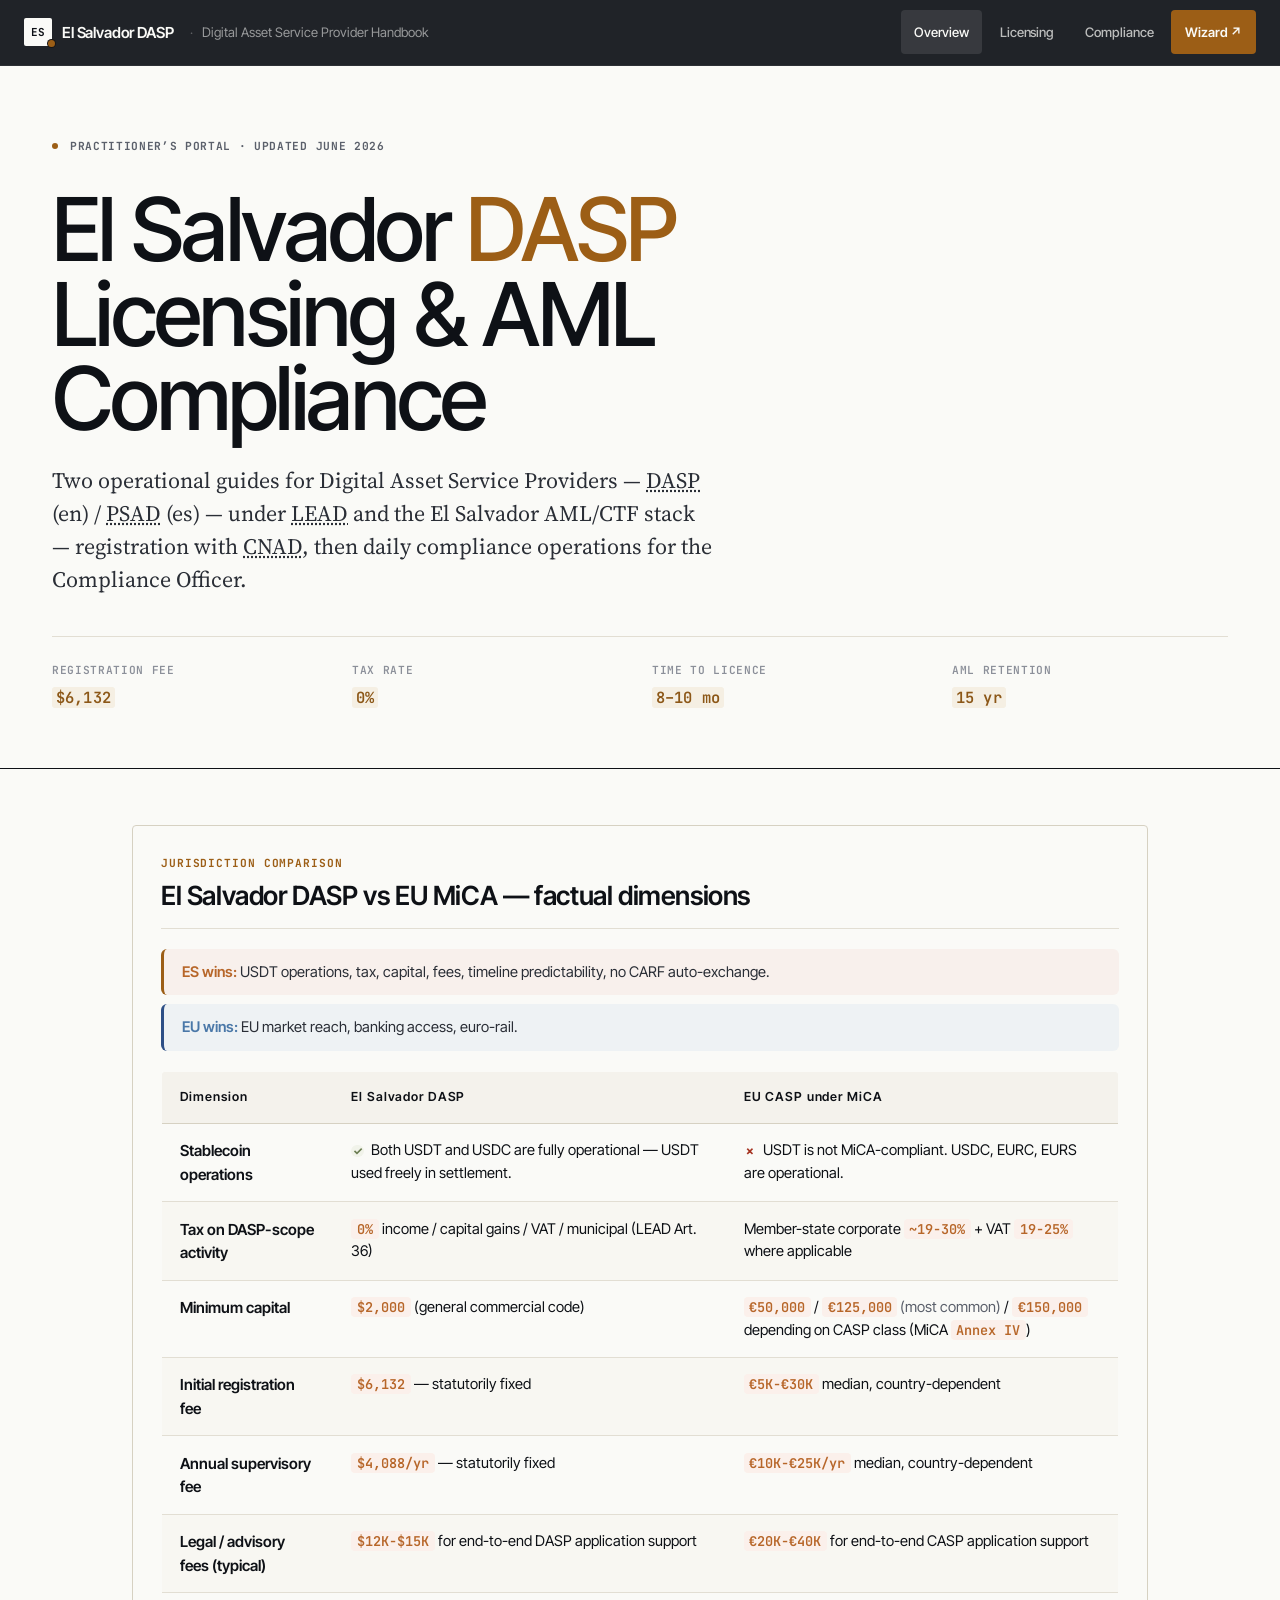
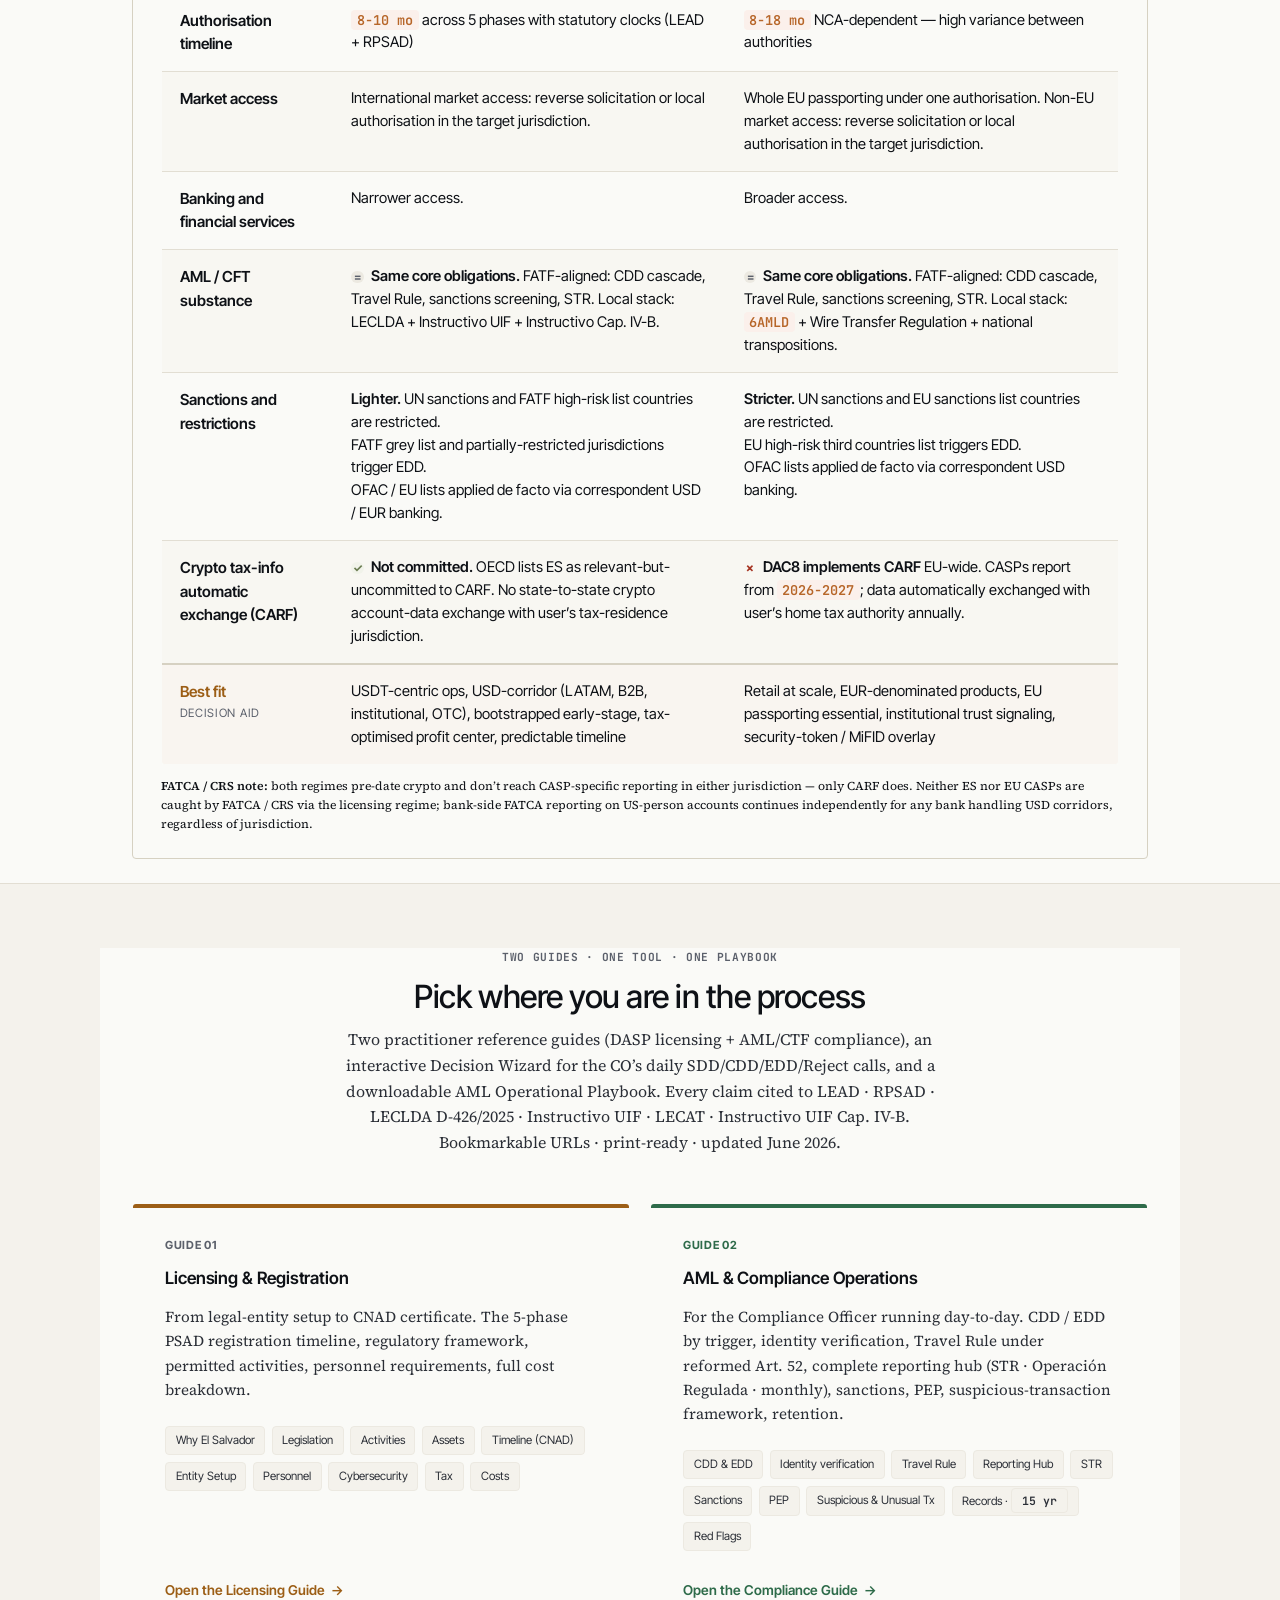
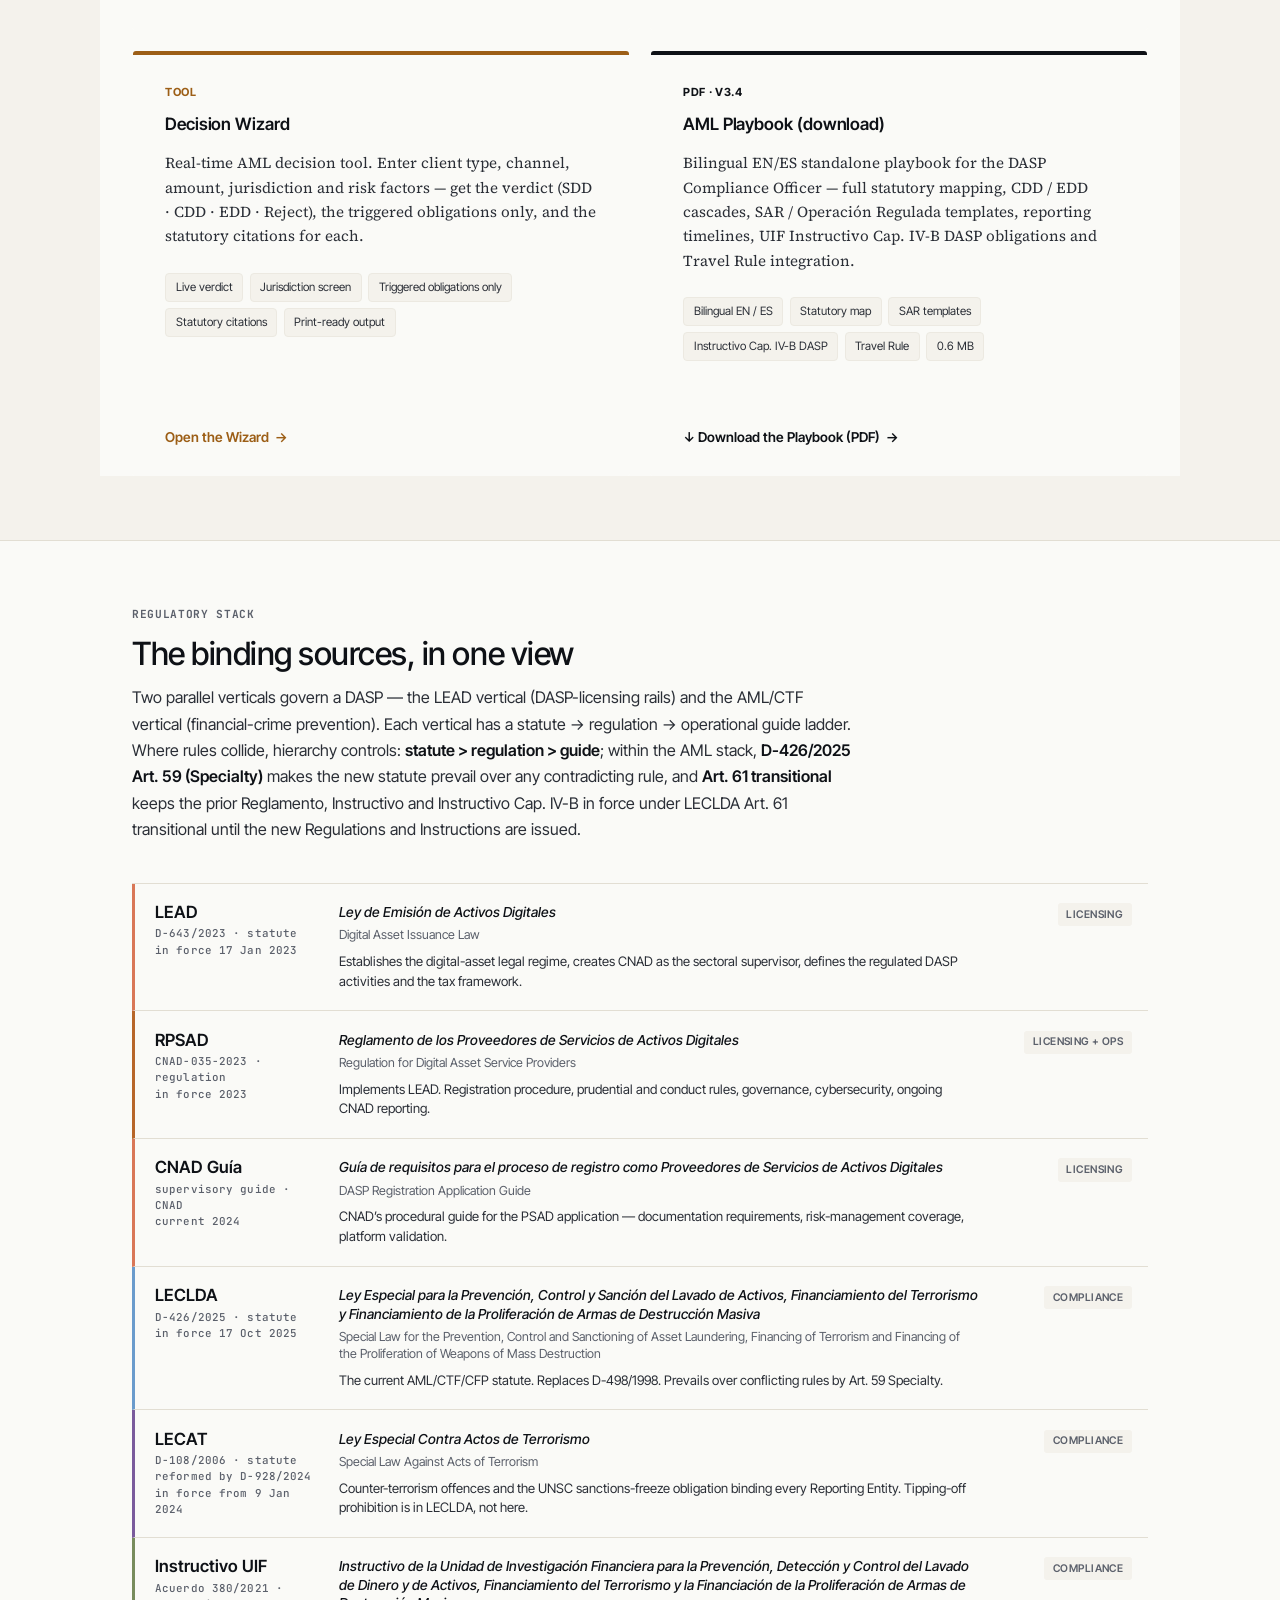
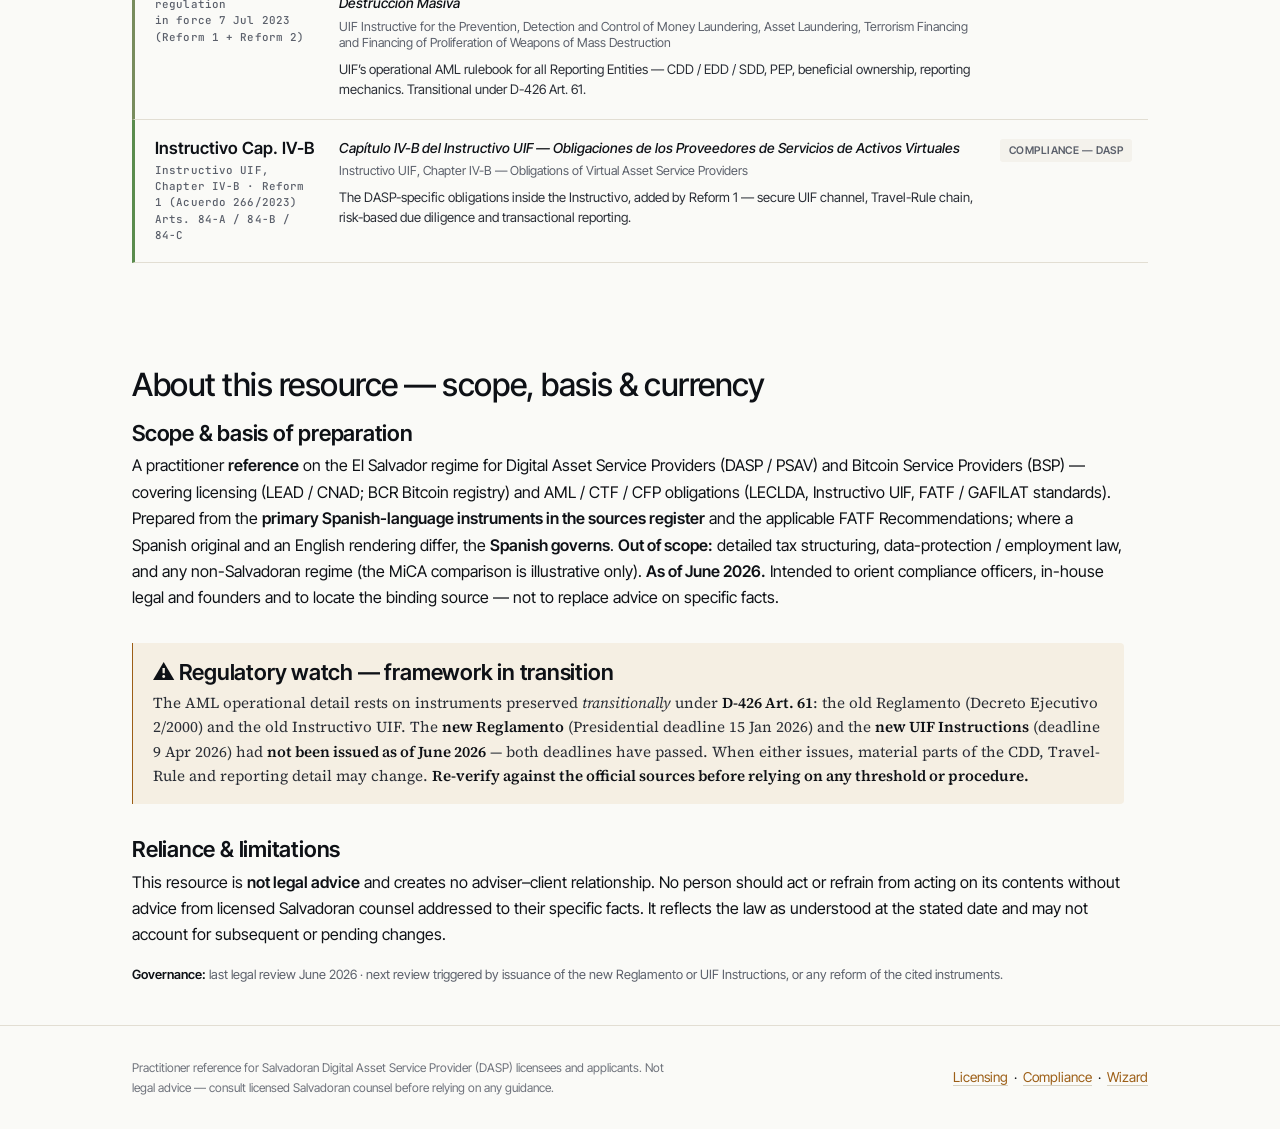
==== commit fc1225ab: "UX/a11y: fix WCAG contrast, link affordance, touch targets, hero scale; de-inline added blocks Senio" ====
--- a/index.html
+++ b/index.html
@@ -658,7 +658,7 @@
                 <h3 style="margin:0 0 0.3rem; font-size:1rem;">Scope &amp; basis of preparation</h3>
                 <p>A practitioner <strong>reference</strong> on the El Salvador regime for Digital Asset Service Providers (DASP / PSAV) and Bitcoin Service Providers (BSP) — covering licensing (LEAD / CNAD; BCR Bitcoin registry) and AML / CTF / CFP obligations (LECLDA, Instructivo UIF, FATF / GAFILAT standards). Prepared from the <strong>primary Spanish-language instruments in the sources register</strong> and the applicable FATF Recommendations; where a Spanish original and an English rendering differ, the <strong>Spanish governs</strong>. <strong>Out of scope:</strong> detailed tax structuring, data-protection / employment law, and any non-Salvadoran regime (the MiCA comparison is illustrative only). <strong>As of June 2026.</strong> Intended to orient compliance officers, in-house legal and founders and to locate the binding source — not to replace advice on specific facts.</p>
             </div>
-            <div style="border-left:4px solid #c8a87a; padding:0.8rem 1rem; background:rgba(200,168,122,0.08); border-radius:6px;">
+            <div class="callout callout--amber">
                 <h3 style="margin:0 0 0.3rem; font-size:1rem;">⚠ Regulatory watch — framework in transition</h3>
                 <p>The AML operational detail rests on instruments preserved <em>transitionally</em> under <strong>D-426 Art. 61</strong>: the old Reglamento (Decreto Ejecutivo 2/2000) and the old Instructivo UIF. The <strong>new Reglamento</strong> (Presidential deadline 15 Jan 2026) and the <strong>new UIF Instructions</strong> (deadline 9 Apr 2026) had <strong>not been issued as of June 2026</strong> — both deadlines have passed. When either issues, material parts of the CDD, Travel-Rule and reporting detail may change. <strong>Re-verify against the official sources before relying on any threshold or procedure.</strong></p>
             </div>
@@ -666,7 +666,7 @@
                 <h3 style="margin:0 0 0.3rem; font-size:1rem;">Reliance &amp; limitations</h3>
                 <p>This resource is <strong>not legal advice</strong> and creates no adviser–client relationship. No person should act or refrain from acting on its contents without advice from licensed Salvadoran counsel addressed to their specific facts. It reflects the law as understood at the stated date and may not account for subsequent or pending changes.</p>
             </div>
-            <p style="font-size:0.8rem; opacity:0.7;"><strong>Governance:</strong> last legal review June 2026 · next review triggered by issuance of the new Reglamento or UIF Instructions, or any reform of the cited instruments.</p>
+            <p style="font-size:0.8rem; color:var(--text-3);"><strong>Governance:</strong> last legal review June 2026 · next review triggered by issuance of the new Reglamento or UIF Instructions, or any reform of the cited instruments.</p>
         </div>
     </div>
 </section>
--- a/cryptoguides-overrides.css
+++ b/cryptoguides-overrides.css
@@ -1912,3 +1912,40 @@
   a { color: black; border-bottom: none; }
   .ref, .cite { color: black; background: transparent; border: none; }
 }
+
+/* =========================================================
+   UX / accessibility fixes (senior UX/UI review — Jun 2026)
+   ========================================================= */
+:root {
+  /* #1 contrast — muted text was #b0aea5 (2.13:1 on paper, FAILS AA) */
+  --text-muted: #6E727B;     /* ~4.7:1 */
+  --ink-5:      #767A83;
+  /* #1 contrast — accent as text was #B8761F (3.55:1, FAILS AA for normal text) */
+  --accent:     #9C5E16;     /* darker amber, AA-safe as text; white-on-this for fills passes */
+  --orange:     #9C5E16;
+  --amber:      #9C5E16;
+}
+/* #2 link affordance — content links were unstyled (no underline, ink colour = invisible) */
+.sec__lead a, .reg-item a, td a, dd a, .container p a, li a, .tbl a, .faq-item__body a {
+  color: var(--accent-strong);
+  text-decoration: underline;
+  text-decoration-thickness: 1px;
+  text-underline-offset: 2px;
+}
+.sec__lead a:hover, .reg-item a:hover, td a:hover, dd a:hover,
+.container p a:hover, li a:hover, .tbl a:hover, .faq-item__body a:hover {
+  text-decoration-thickness: 2px;
+}
+/* #4 touch targets — nav links were 34px tall (< 44px guideline) */
+.topbar__link, .topbar__nav a, nav.topbar__nav a {
+  min-height: 44px;
+  display: inline-flex;
+  align-items: center;
+}
+
+/* #2 (cont.) — ensure link colour beats more-specific inline coral (#d97757 ~2.6:1) */
+.sec__lead a, .reg-item a, td a, dd a, .container p a, li a, .tbl a, .faq-item__body a {
+  color: var(--accent-strong) !important;   /* #8C5717 ≈ 7:1 */
+}
+/* #3 hierarchy — index hero was 88px (marketing scale for a dense reference) */
+.hero__title { font-size: clamp(40px, 6vw, 60px) !important; line-height: 1.07; }
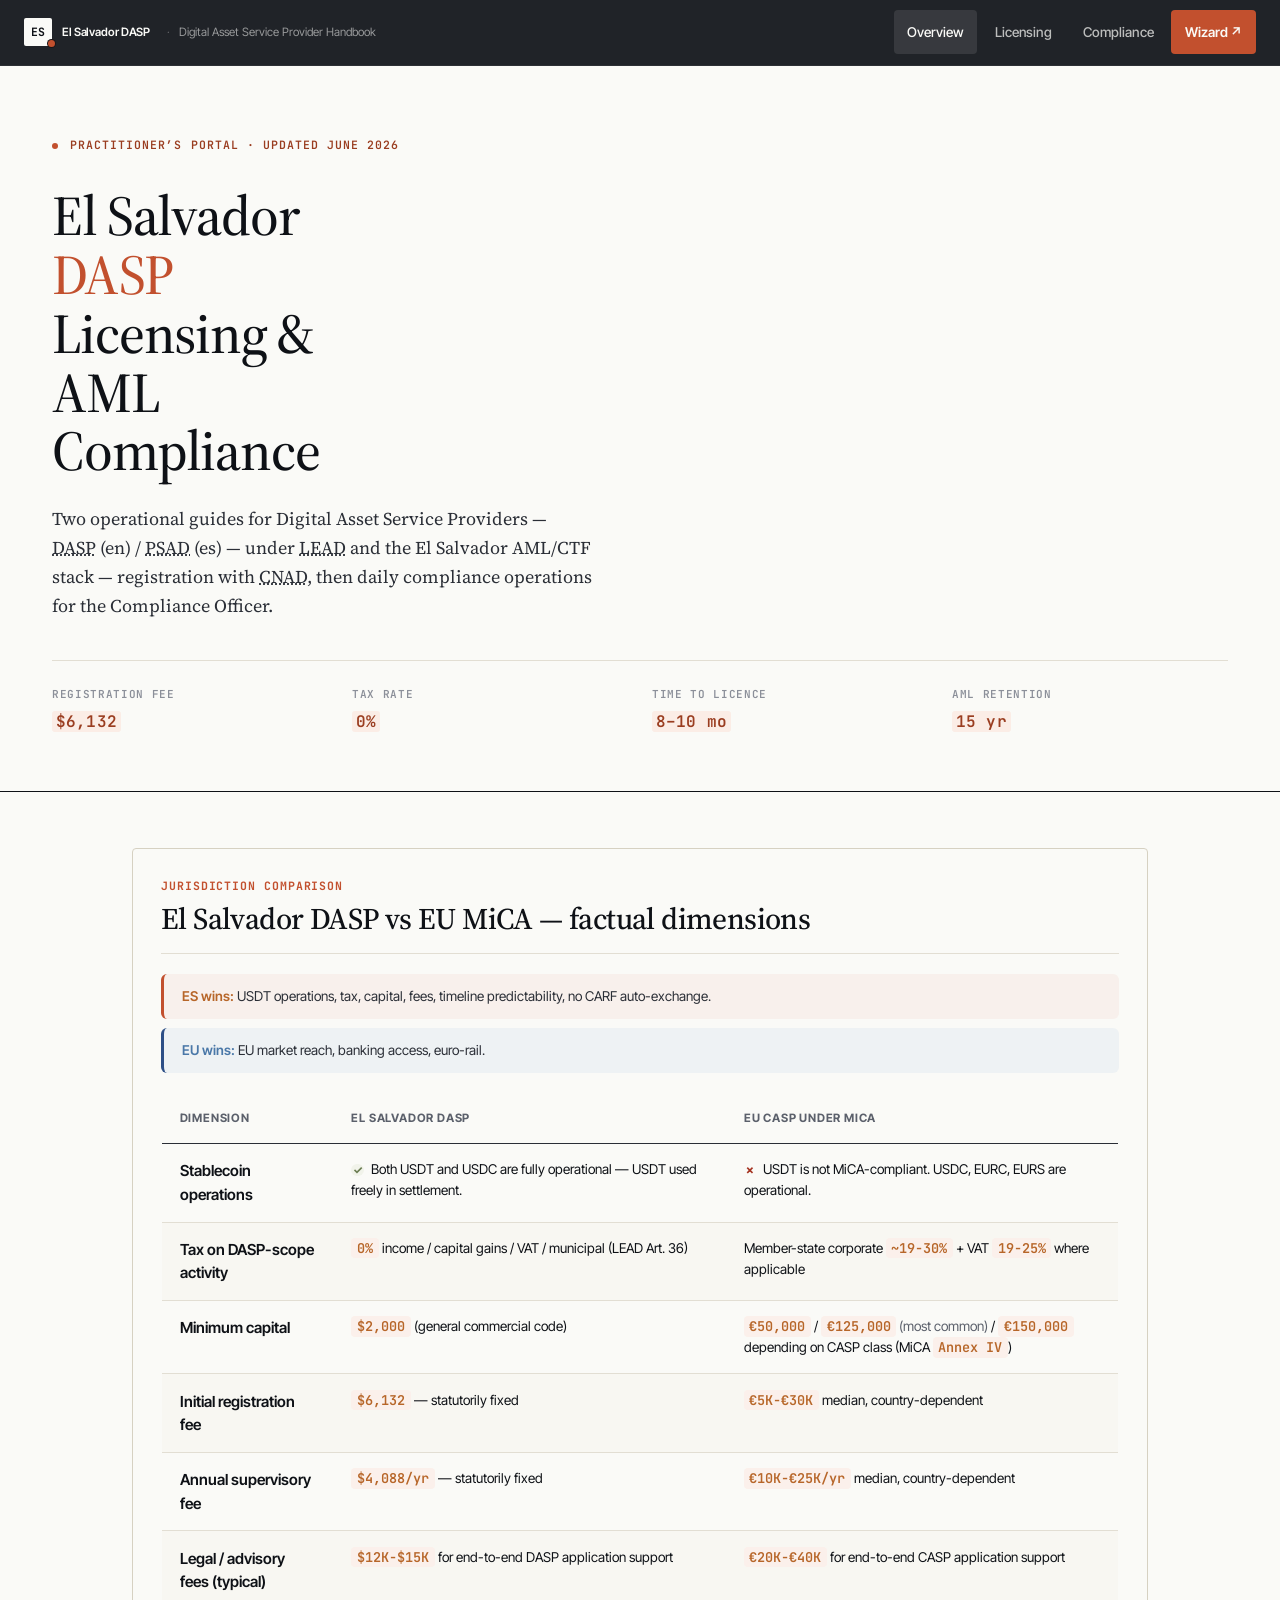
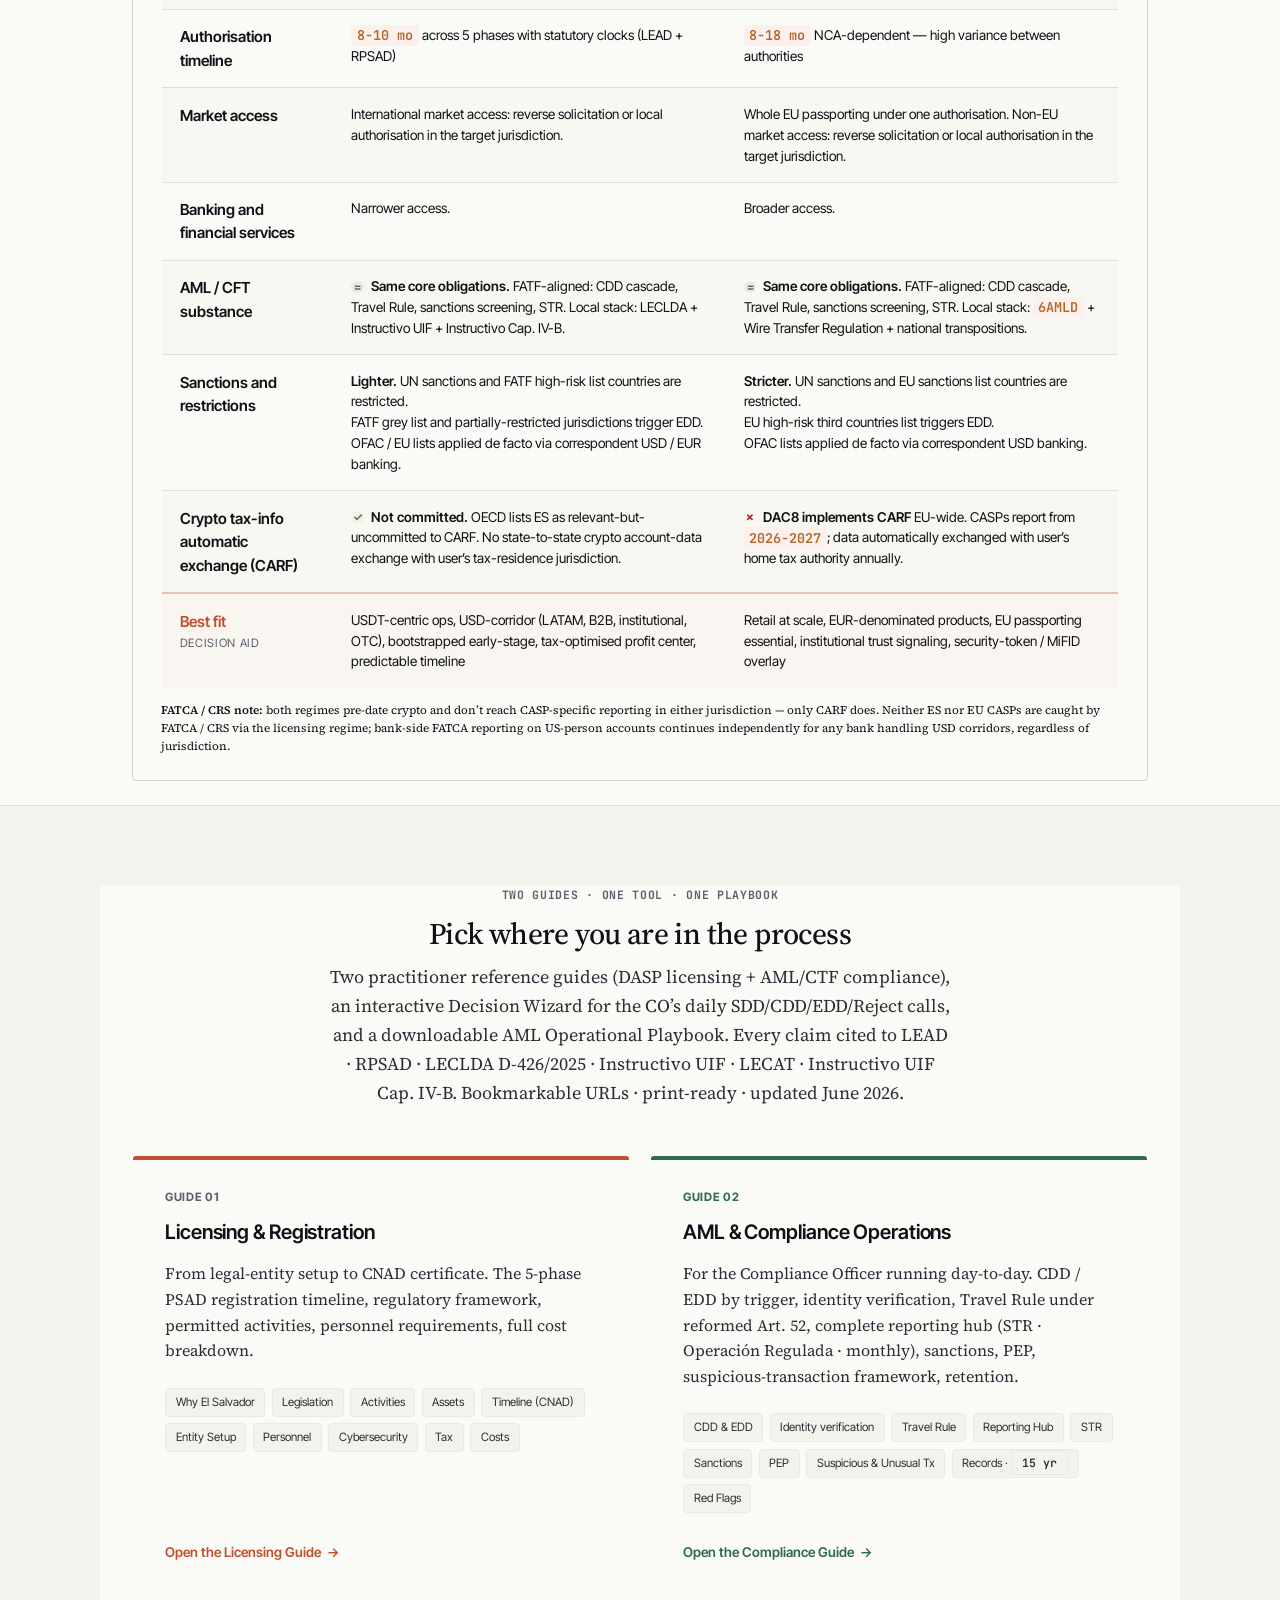
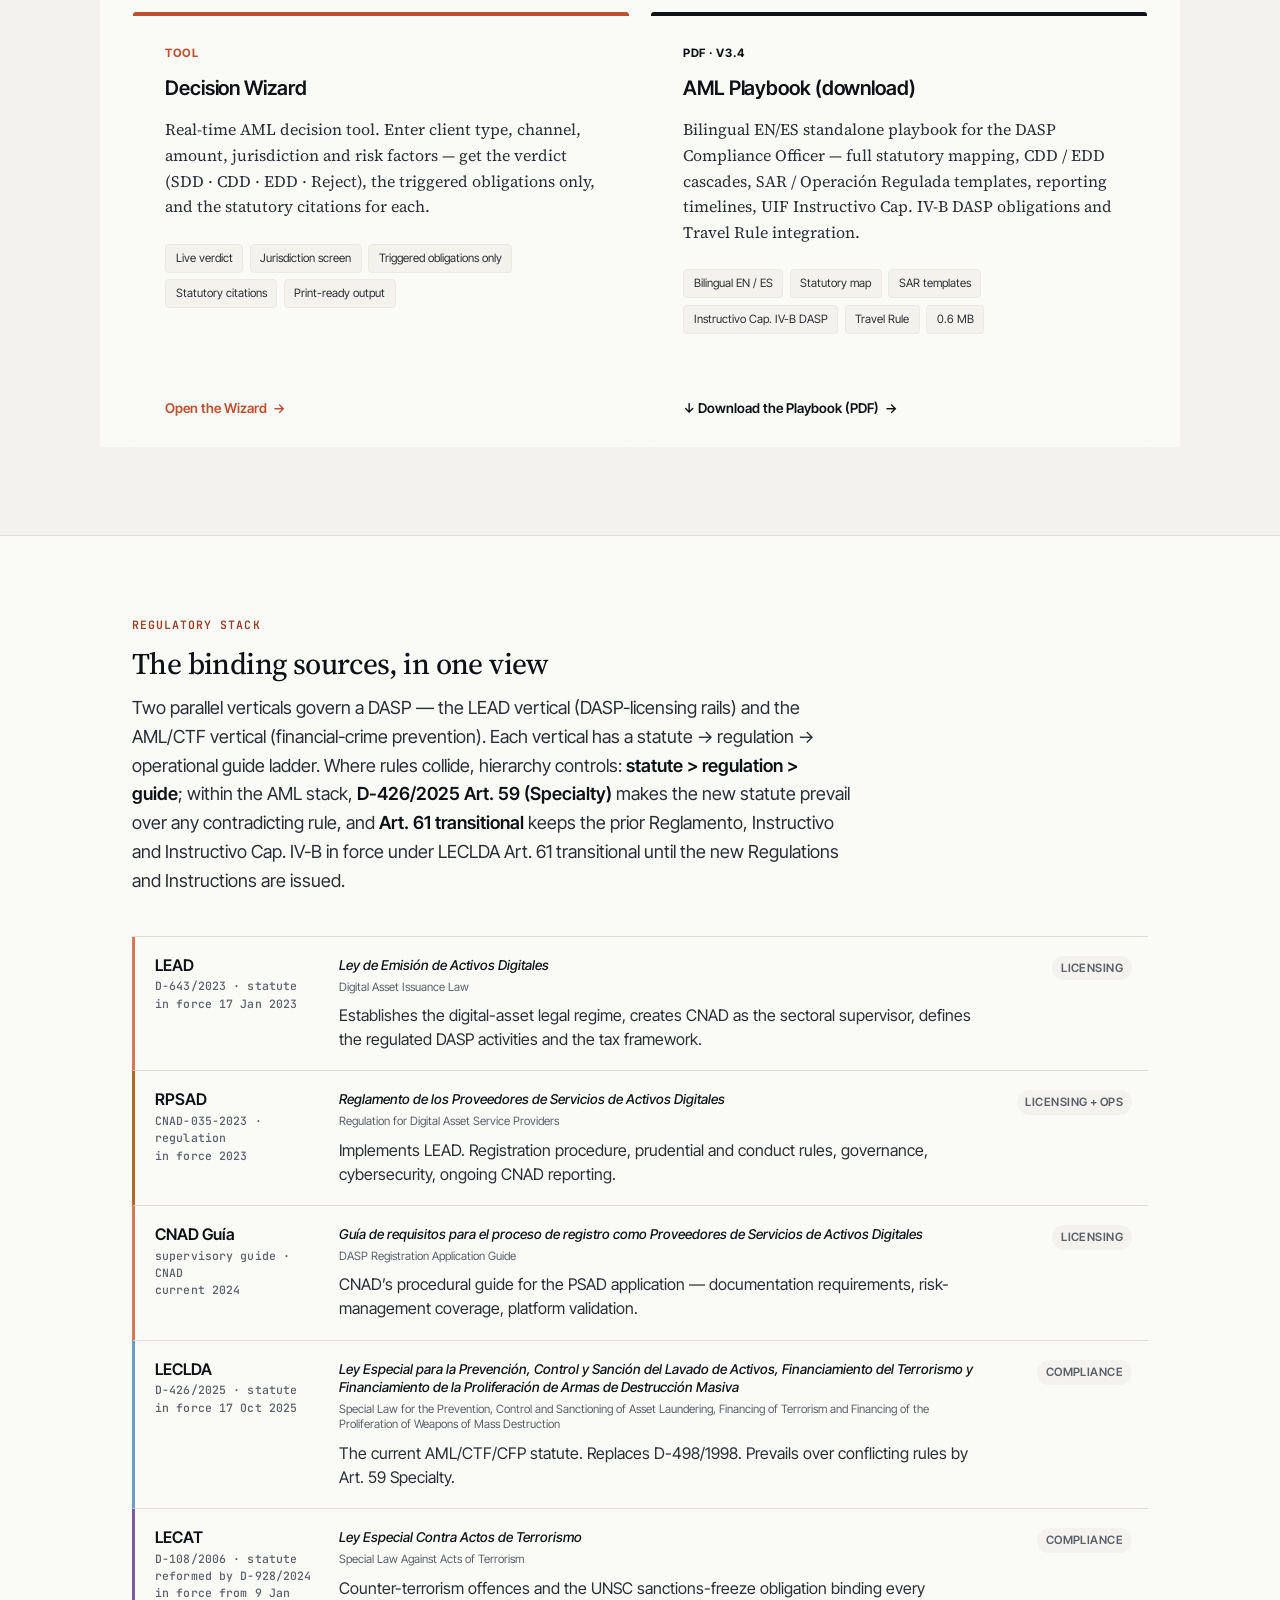
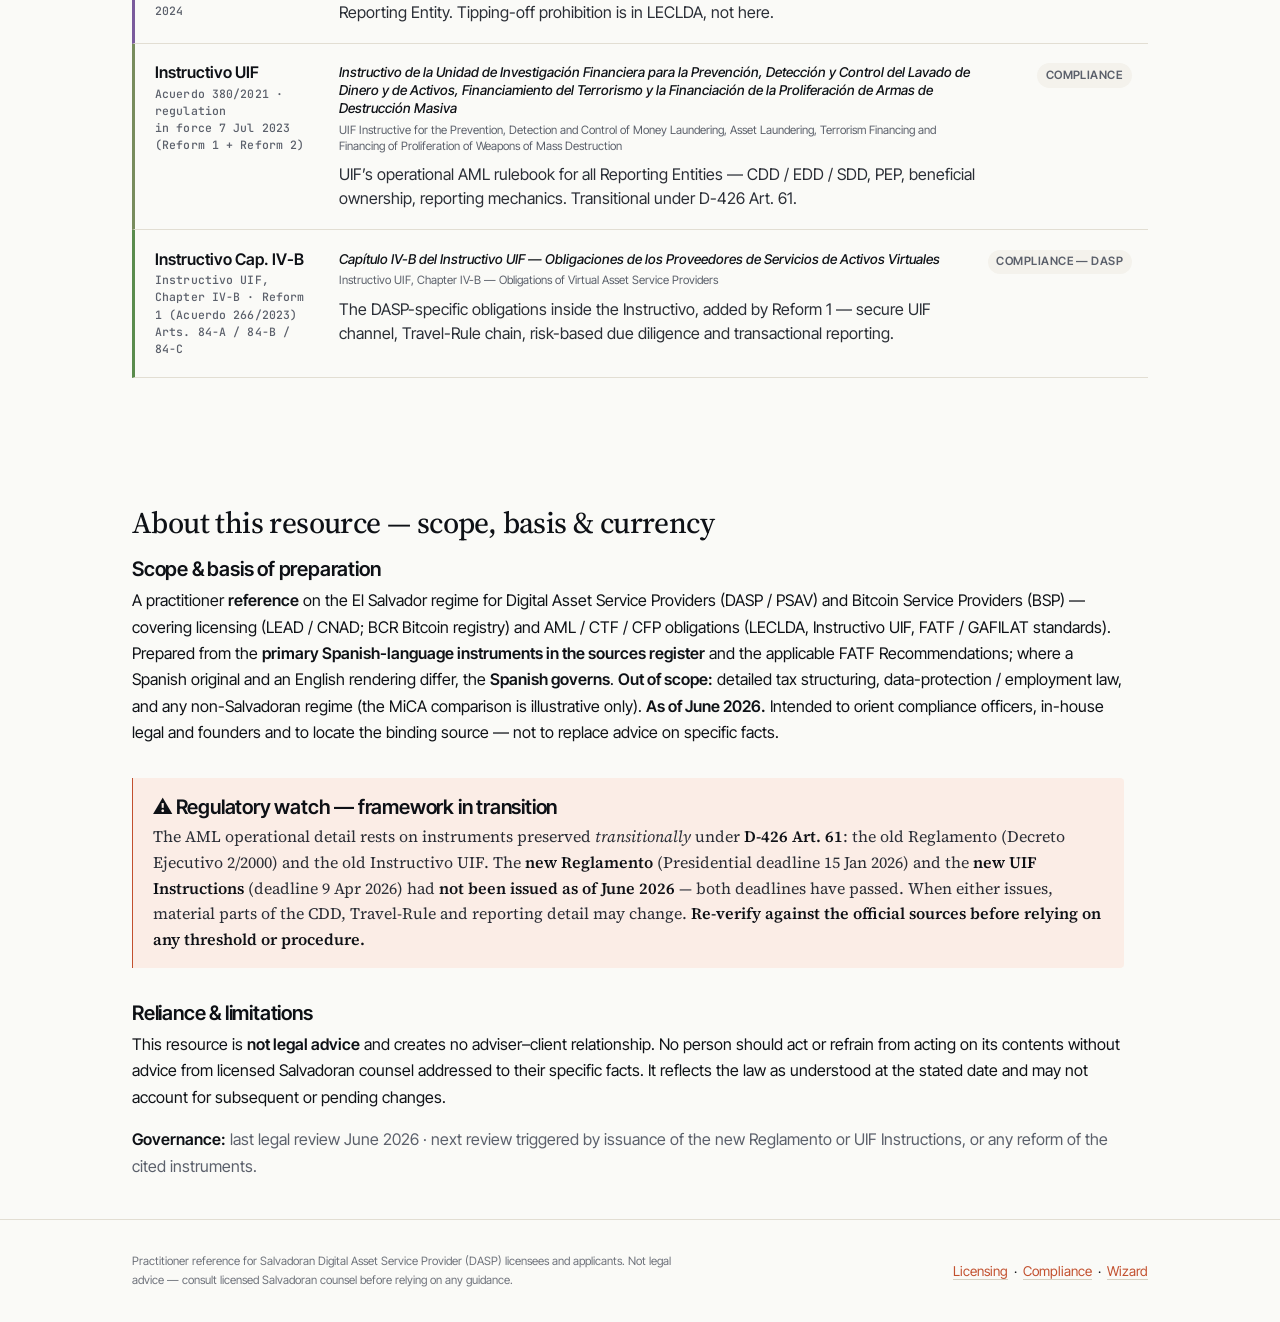
==== commit 41d37fa3: "Strict 7-step type scale — collapse 21-31 font-sizes to ~6-13 at source Root cause of the "many font" ====
--- a/index.html
+++ b/index.html
@@ -87,7 +87,7 @@
             min-height: 56px;
          min-width: 0; overflow-x: auto; scrollbar-width: none; }
         .topbar__brand {
-            font-weight: 700; font-size: 0.85rem; letter-spacing: -0.01em;
+            font-weight: 700; font-size: 13.5px; letter-spacing: -0.01em;
             color: var(--navy); text-decoration: none;
             display: flex; align-items: center; gap: 0.5rem;
             white-space: nowrap;
@@ -104,7 +104,7 @@
         }
         .topbar__nav::-webkit-scrollbar { display: none; }
         .topbar__link {
-            font-size: 0.85rem; font-weight: 500; color: var(--text-2);
+            font-size: 13.5px; font-weight: 500; color: var(--text-2);
             text-decoration: none; padding: 0.5rem 0.85rem; border-radius: 6px;
             transition: background 0.15s, color 0.15s;
         }
@@ -114,7 +114,7 @@
         }
         @media (max-width: 640px) {
             .topbar__inner { gap: 1rem; padding: 0 1rem; }
-            .topbar__link { padding: 0.4rem 0.6rem; font-size: 0.8rem; }
+            .topbar__link { padding: 0.4rem 0.6rem; font-size: 13.5px; }
         }
 
         /* ── HERO ── */
@@ -122,7 +122,7 @@
             padding: 5rem 0 3.5rem;
         }
         .hero__label {
-            font-size: 0.72rem; font-weight: 600; text-transform: uppercase;
+            font-size: 11.5px; font-weight: 600; text-transform: uppercase;
             letter-spacing: 0.08em; color: var(--accent); margin-bottom: 1rem;
         }
         .hero__title {
@@ -133,7 +133,7 @@
         }
         .hero__title em { font-style: italic; color: var(--accent); }
         .hero__desc {
-            font-size: 1.1rem; line-height: 1.6; color: var(--text-2);
+            font-size: 18px; line-height: 1.6; color: var(--text-2);
             max-width: 680px; margin-bottom: 2rem;
         }
         .hero__metrics {
@@ -150,18 +150,18 @@
         /* ── GUIDES SECTION ── */
         .guides { padding: 4rem 0 5rem; background: var(--bg-alt); border-top: 1px solid var(--border); border-bottom: 1px solid var(--border); }
         .guides__label {
-            font-size: 0.72rem; font-weight: 600; text-transform: uppercase;
+            font-size: 11.5px; font-weight: 600; text-transform: uppercase;
             letter-spacing: 0.08em; color: var(--accent); margin-bottom: 0.75rem;
             text-align: center;
         }
         .guides__title {
             font-family: 'Instrument Serif', Georgia, serif;
-            font-size: clamp(2rem, 4vw, 2.75rem); line-height: 1.1;
+            font-size: 30px; line-height: 1.1;
             letter-spacing: -0.01em; color: var(--navy); text-align: center;
             margin-bottom: 0.75rem; font-weight: 400;
         }
         .guides__sub {
-            font-size: 1rem; color: var(--text-2); text-align: center;
+            font-size: 16px; color: var(--text-2); text-align: center;
             max-width: 620px; margin: 0 auto 3rem;
         }
         .guides__grid {
@@ -200,22 +200,22 @@
         .guide-card--playbook .guide-card__num { color: var(--navy, #2c3e50); }
         .guide-card__title {
             font-family: 'Instrument Serif', Georgia, serif;
-            font-size: 1.6rem; line-height: 1.15; font-weight: 400;
+            font-size: 30px; line-height: 1.15; font-weight: 400;
             color: var(--navy); letter-spacing: -0.01em;
         }
         .guide-card__desc {
-            font-size: 0.95rem; line-height: 1.55; color: var(--text-2);
+            font-size: 16px; line-height: 1.55; color: var(--text-2);
         }
         .guide-card__topics {
             display: flex; flex-wrap: wrap; gap: 0.4rem; margin-top: 0.5rem;
         }
         .guide-card__topics span {
-            font-size: 0.72rem; padding: 0.25rem 0.6rem; border-radius: 4px;
+            font-size: 11.5px; padding: 0.25rem 0.6rem; border-radius: 4px;
             background: var(--bg-alt); color: var(--text-2);
             border: 1px solid var(--border-light);
         }
         .guide-card__cta {
-            font-size: 0.85rem; font-weight: 600; color: var(--accent);
+            font-size: 13.5px; font-weight: 600; color: var(--accent);
             margin-top: auto; padding-top: 0.75rem; display: flex;
             align-items: center; gap: 0.4rem;
         }
@@ -230,16 +230,16 @@
         /* ── REGULATORY SUMMARY ── */
         .reg { padding: 5rem 0; }
         .reg__label {
-            font-size: 0.72rem; font-weight: 600; text-transform: uppercase;
+            font-size: 11.5px; font-weight: 600; text-transform: uppercase;
             letter-spacing: 0.08em; color: var(--accent); margin-bottom: 0.75rem;
         }
         .reg__title {
             font-family: 'Instrument Serif', Georgia, serif;
-            font-size: clamp(1.75rem, 3.5vw, 2.4rem); line-height: 1.15;
+            font-size: 30px; line-height: 1.15;
             color: var(--navy); margin-bottom: 0.75rem; font-weight: 400;
         }
         .reg__sub {
-            font-size: 1rem; color: var(--text-2);
+            font-size: 16px; color: var(--text-2);
             max-width: 720px; margin-bottom: 2.5rem;
         }
         /* Regulatory Stack — list layout */
@@ -273,11 +273,11 @@
         }
         .reg-item__acronym {
             font-family: 'Inter Tight', sans-serif;
-            font-size: 1.05rem; line-height: 1.15; color: var(--navy); font-weight: 600;
+            font-size: 16px; line-height: 1.15; color: var(--navy); font-weight: 600;
         }
         .reg-item__decree {
             font-family: 'JetBrains Mono', monospace;
-            font-size: 0.68rem; font-weight: 500;
+            font-size: 11.5px; font-weight: 500;
             color: var(--text-3); letter-spacing: 0.01em;
             line-height: 1.5;
         }
@@ -285,21 +285,21 @@
             display: flex; flex-direction: column; gap: 0.35rem;
         }
         .reg-item__es {
-            font-size: 0.86rem; line-height: 1.35;
+            font-size: 13.5px; line-height: 1.35;
             color: var(--navy); font-weight: 500; font-style: italic;
         }
         .reg-item__en {
-            font-size: 0.78rem; line-height: 1.35;
+            font-size: 11.5px; line-height: 1.35;
             color: var(--text-3);
         }
         .reg-item__subject {
-            font-size: 0.82rem; line-height: 1.5; color: var(--text-2);
+            font-size: 13.5px; line-height: 1.5; color: var(--text-2);
             margin: 0;
             padding-top: 0.15rem;
         }
         .reg-item__chip {
             justify-self: end; align-self: start;
-            font-size: 0.66rem; font-weight: 600;
+            font-size: 11.5px; font-weight: 600;
             padding: 0.18rem 0.55rem; border-radius: 3px;
             background: var(--bg-alt); color: var(--text-3);
             text-transform: uppercase; letter-spacing: 0.04em;
@@ -312,7 +312,7 @@
         /* ── FOOTER ── */
         .footer {
             border-top: 1px solid var(--border); padding: 2rem 0;
-            font-size: 0.85rem; color: var(--text-3);
+            font-size: 13.5px; color: var(--text-3);
         }
         .footer__inner {
             display: flex; justify-content: space-between; align-items: center;
@@ -320,11 +320,11 @@
         }
         .footer a { color: var(--accent); text-decoration: none; }
         .footer a:hover { text-decoration: underline; }
-        .footer__legal { font-size: 0.75rem; color: var(--text-muted); max-width: 540px; }
+        .footer__legal { font-size: 11.5px; color: var(--text-muted); max-width: 540px; }
     
         @media print {
             .topbar, .footer, .back-to-top, .scroll-progress, .nav, .sidebar, .topbar__pagenav { display: none !important; }
-            body { background: white; color: black; font-size: 10pt; line-height: 1.4; }
+            body { background: white; color: black; font-size: 13.5px; line-height: 1.4; }
             .container, .main { max-width: 100%; padding: 0; }
             .section, .sec { page-break-inside: avoid; padding: 0.5rem 0; border-top: 1px solid #ddd; }
             h1, h2, h3, h4 { page-break-after: avoid; }
@@ -333,7 +333,7 @@
             .ref, .cite { background: #f4f4f4 !important; color: #333 !important; }
             .wizard, .wiz, .panel, .panel--sticky { display: none; }
             .hero { padding: 1rem 0; }
-            .hero__title, .sec__title, .reg__title, .guides__title { font-size: 18pt; margin-bottom: 0.4rem; }
+            .hero__title, .sec__title, .reg__title, .guides__title { font-size: 20px; margin-bottom: 0.4rem; }
         }
     </style>
     <link rel="stylesheet" href="cryptoguides-overrides.css">
@@ -655,18 +655,18 @@
         <h2 class="reg__title">About this resource — scope, basis &amp; currency</h2>
         <div style="display:grid; gap:1rem; margin-top:1rem; max-width:62rem;">
             <div>
-                <h3 style="margin:0 0 0.3rem; font-size:1rem;">Scope &amp; basis of preparation</h3>
+                <h3 style="margin:0 0 0.3rem; font-size: 16px;">Scope &amp; basis of preparation</h3>
                 <p>A practitioner <strong>reference</strong> on the El Salvador regime for Digital Asset Service Providers (DASP / PSAV) and Bitcoin Service Providers (BSP) — covering licensing (LEAD / CNAD; BCR Bitcoin registry) and AML / CTF / CFP obligations (LECLDA, Instructivo UIF, FATF / GAFILAT standards). Prepared from the <strong>primary Spanish-language instruments in the sources register</strong> and the applicable FATF Recommendations; where a Spanish original and an English rendering differ, the <strong>Spanish governs</strong>. <strong>Out of scope:</strong> detailed tax structuring, data-protection / employment law, and any non-Salvadoran regime (the MiCA comparison is illustrative only). <strong>As of June 2026.</strong> Intended to orient compliance officers, in-house legal and founders and to locate the binding source — not to replace advice on specific facts.</p>
             </div>
             <div class="callout callout--amber">
-                <h3 style="margin:0 0 0.3rem; font-size:1rem;">⚠ Regulatory watch — framework in transition</h3>
+                <h3 style="margin:0 0 0.3rem; font-size: 16px;">⚠ Regulatory watch — framework in transition</h3>
                 <p>The AML operational detail rests on instruments preserved <em>transitionally</em> under <strong>D-426 Art. 61</strong>: the old Reglamento (Decreto Ejecutivo 2/2000) and the old Instructivo UIF. The <strong>new Reglamento</strong> (Presidential deadline 15 Jan 2026) and the <strong>new UIF Instructions</strong> (deadline 9 Apr 2026) had <strong>not been issued as of June 2026</strong> — both deadlines have passed. When either issues, material parts of the CDD, Travel-Rule and reporting detail may change. <strong>Re-verify against the official sources before relying on any threshold or procedure.</strong></p>
             </div>
             <div>
-                <h3 style="margin:0 0 0.3rem; font-size:1rem;">Reliance &amp; limitations</h3>
+                <h3 style="margin:0 0 0.3rem; font-size: 16px;">Reliance &amp; limitations</h3>
                 <p>This resource is <strong>not legal advice</strong> and creates no adviser–client relationship. No person should act or refrain from acting on its contents without advice from licensed Salvadoran counsel addressed to their specific facts. It reflects the law as understood at the stated date and may not account for subsequent or pending changes.</p>
             </div>
-            <p style="font-size:0.8rem; color:var(--text-3);"><strong>Governance:</strong> last legal review June 2026 · next review triggered by issuance of the new Reglamento or UIF Instructions, or any reform of the cited instruments.</p>
+            <p style="font-size: 13.5px; color:var(--text-3);"><strong>Governance:</strong> last legal review June 2026 · next review triggered by issuance of the new Reglamento or UIF Instructions, or any reform of the cited instruments.</p>
         </div>
     </div>
 </section>
--- a/cryptoguides-overrides.css
+++ b/cryptoguides-overrides.css
@@ -262,8 +262,8 @@
 }
 
 /* ---------- Section padding — symmetrical, design-system rhythm ---------- */
-.section, .sec, .guides, .reg, .hero { padding-top: 4rem; padding-bottom: 4rem; }
-.main .section, .main .sec { padding-top: 2rem; padding-bottom: 2rem; }
+.section, .sec, .guides, .reg, .hero { padding-top: 5rem; padding-bottom: 5.5rem; }
+.main .section, .main .sec { padding-top: 4.5rem; padding-bottom: 4.5rem; }
 .hero, .hero--ds { padding-top: 4.5rem; padding-bottom: 3.5rem; }
 
 /* ---------- Hero scaling consistency (non-index pages) ---------- */
@@ -439,7 +439,7 @@
 .flow-step__phase, .phase-card__num,
 .guide-card__num, .reg-card__head {
   text-transform: uppercase;
-  font-size: 0.7rem;
+  font-size: 11.5px;
   letter-spacing: 0.06em;
   color: var(--ink-3);
   font-weight: 700;
@@ -510,7 +510,7 @@
 /* ---------- Tags / chips — mono uppercase ---------- */
 .tag, .chip {
   font-family: "JetBrains Mono", "SF Mono", Menlo, Consolas, monospace;
-  font-size: 0.7rem;
+  font-size: 11.5px;
   font-weight: 600;
   text-transform: uppercase;
   letter-spacing: 0.04em;
@@ -530,7 +530,7 @@
   font-family: "JetBrains Mono", "SF Mono", Menlo, Consolas, monospace;
   font-variant-numeric: tabular-nums;
   font-weight: 600;
-  font-size: 0.92em;
+  font-size: 13.5px;
   letter-spacing: 0.01em;
   color: var(--accent-strong);
   background: var(--accent-soft);
@@ -550,7 +550,7 @@
 /* ---------- Citations / refs — quiet typographic chip ---------- */
 .ref, .cite, .ref-cite {
   font-family: "JetBrains Mono", "SF Mono", Menlo, Consolas, monospace;
-  font-size: 0.7rem;
+  font-size: 11.5px;
   font-weight: 500;
   letter-spacing: 0.01em;
   color: var(--ink-3);
@@ -596,7 +596,7 @@
 .callout--red,    .callout-alert   { border-left-color: var(--red);    background: var(--red-bg); }
 .callout--green,  .callout-success { border-left-color: var(--green);  background: var(--green-bg); }
 
-.callout p { font-family: "Source Serif 4", Georgia, serif; font-size: 0.95rem; line-height: 1.6; color: var(--ink-2); margin: 0 0 0.5rem 0; }
+.callout p { font-family: "Source Serif 4", Georgia, serif; font-size: 16px; line-height: 1.6; color: var(--ink-2); margin: 0 0 0.5rem 0; }
 .callout p:last-child { margin-bottom: 0; }
 
 /* ---------- Tables — softer, more readable ---------- */
@@ -668,7 +668,7 @@
 }
 .hero__desc, .hero__lead, .hero-lede {
   font-family: "Source Serif 4", Georgia, serif;
-  font-size: 1.125rem;
+  font-size: 18px;
   line-height: 1.55;
   color: var(--ink-2);
   font-weight: 400;
@@ -711,14 +711,14 @@
 .metric__val {
   font-family: "Inter Tight", sans-serif;
   font-weight: 500;
-  font-size: 1.75rem;
+  font-size: 30px;
   color: var(--ink);
   letter-spacing: -0.02em;
   display: block;
 }
 .metric__lbl, .metric__label {
   font-family: "JetBrains Mono", "SF Mono", monospace;
-  font-size: 0.7rem;
+  font-size: 11.5px;
   color: var(--ink-3);
   text-transform: uppercase;
   letter-spacing: 0.06em;
@@ -743,7 +743,7 @@
 .topbar__brand {
   font-family: "Inter Tight", sans-serif;
   font-weight: 600;
-  font-size: 0.95rem;
+  font-size: 16px;
   letter-spacing: -0.01em;
   color: var(--paper);
   border-bottom: none;
@@ -766,7 +766,7 @@
   color: var(--ink);
   font-family: "JetBrains Mono", monospace;
   font-weight: 700;
-  font-size: 11px;
+  font-size: 11.5px;
   border-radius: 2px;
 }
 /* Amber accent dot — positioned at the bottom-right corner of the ES square */
@@ -785,7 +785,7 @@
 .topbar__brand-name { white-space: nowrap; }
 .topbar__brand-sub {
   font-weight: 400;
-  font-size: 0.82rem;
+  font-size: 13.5px;
   color: rgba(250, 250, 247, 0.55);
   margin-left: 0.55rem;
   letter-spacing: 0;
@@ -799,7 +799,7 @@
 .topbar__nav { display: flex; gap: 0.25rem; align-items: center; margin-left: auto; }
 .topbar__link {
   font-family: "Inter Tight", sans-serif;
-  font-size: 0.82rem;
+  font-size: 13.5px;
   font-weight: 500;
   color: rgba(250,250,247,0.72);
   padding: 0.4rem 0.85rem;
@@ -837,10 +837,10 @@
     flex-wrap: nowrap;
   }
   .topbar__nav::-webkit-scrollbar { display: none; }
-  .topbar__link { flex-shrink: 0; padding: 0.4rem 0.7rem; font-size: 0.8rem; }
+  .topbar__link { flex-shrink: 0; padding: 0.4rem 0.7rem; font-size: 13.5px; }
   .topbar__inner { gap: 0.5rem; padding: 0.5rem 1rem; }
-  .topbar__brand { font-size: 0.85rem; }
-  .topbar__brand::before { width: 24px; height: 24px; font-size: 10px; }
+  .topbar__brand { font-size: 13.5px; }
+  .topbar__brand::before { width: 24px; height: 24px; font-size: 11.5px; }
   .topbar__brand-sub { display: none; }
 }
 
@@ -878,7 +878,7 @@
 .sidebar__group { margin-bottom: 1.25rem; }
 .sidebar__title, .toc-title {
   font-family: "JetBrains Mono", "SF Mono", monospace;
-  font-size: 0.65rem;
+  font-size: 11.5px;
   text-transform: uppercase;
   letter-spacing: 0.08em;
   color: var(--ink-4);
@@ -898,7 +898,7 @@
   align-items: center;
   padding: 0.32rem 0.5rem;
   font-family: "Inter Tight", sans-serif;
-  font-size: 0.82rem;
+  font-size: 13.5px;
   color: var(--ink-2);
   border-bottom: none;
   border-radius: 3px;
@@ -977,7 +977,7 @@
   place-items: center;
   width: 36px;
   height: 36px;
-  font-size: 1.05rem;
+  font-size: 16px;
   font-weight: 700;
   color: var(--accent);
   background: var(--accent-soft);
@@ -1029,7 +1029,7 @@
 }
 .timeline__track .phase-card__num {
   font-family: "JetBrains Mono", monospace;
-  font-size: 0.7rem;
+  font-size: 11.5px;
   font-weight: 700;
   text-transform: uppercase;
   letter-spacing: 0.06em;
@@ -1054,17 +1054,17 @@
   margin-top: 0.35rem;
 }
 .timeline__track .phase-card__dur .dur-bd {
-  font-size: 0.92rem;
+  font-size: 13.5px;
   font-weight: 700;
   color: var(--ink);
   letter-spacing: 0;
 }
 .timeline__track .phase-card__dur .dur-wk {
-  font-size: 0.72rem;
+  font-size: 11.5px;
   color: var(--ink-3);
 }
 .timeline__track .phase-card__dur .dur-mo {
-  font-size: 0.65rem;
+  font-size: 11.5px;
   color: var(--ink-4);
   text-transform: uppercase;
   letter-spacing: 0.06em;
@@ -1145,7 +1145,7 @@
 /* Section-header rows inside scenario cost tables */
 .card__table .price-section-head {
   font-family: "JetBrains Mono", monospace;
-  font-size: 0.65rem;
+  font-size: 11.5px;
   text-transform: uppercase;
   letter-spacing: 0.08em;
   color: var(--ink-4);
@@ -1172,7 +1172,7 @@
   gap: 0.55rem;
   align-items: start;
   font-family: "Source Serif 4", Georgia, serif;
-  font-size: 0.93rem;
+  font-size: 16px;
   line-height: 1.5;
   color: var(--ink-2);
 }
@@ -1184,7 +1184,7 @@
 .timeline__track .phase-outcome__icon {
   font-family: "JetBrains Mono", monospace;
   font-weight: 700;
-  font-size: 0.85rem;
+  font-size: 13.5px;
   line-height: 1.5;
   text-align: center;
   width: 18px;
@@ -1230,7 +1230,7 @@
 }
 .reg-quote-body, .reg-quote p {
   font-family: "Source Serif 4", Georgia, serif;
-  font-size: 1.125rem;
+  font-size: 18px;
   line-height: 1.5;
   color: var(--ink);
   font-weight: 400;
@@ -1243,7 +1243,7 @@
   gap: 0.75rem;
   align-items: center;
   font-family: "JetBrains Mono", monospace;
-  font-size: 0.75rem;
+  font-size: 11.5px;
   color: var(--ink-3);
   letter-spacing: 0.02em;
   font-style: normal;
@@ -1270,7 +1270,7 @@
 .dl-card::before {
   content: "Free PDF";
   position: absolute; top: 10px; right: 12px;
-  font-size: 0.62rem; font-weight: 700; letter-spacing: 0.06em;
+  font-size: 11.5px; font-weight: 700; letter-spacing: 0.06em;
   text-transform: uppercase;
   background: var(--accent, #d97757); color: #fff;
   padding: 0.22rem 0.5rem; border-radius: 4px;
@@ -1305,14 +1305,14 @@
 }
 .dl-icon-label {
   font-family: "JetBrains Mono", monospace;
-  font-size: 9px;
+  font-size: 11.5px;
   font-weight: 700;
   letter-spacing: 0.06em;
   color: var(--ink-3);
 }
 .dl-title {
   font-family: "Inter Tight", sans-serif;
-  font-size: 0.95rem;
+  font-size: 16px;
   font-weight: 600;
   line-height: 1.3;
   color: var(--ink);
@@ -1322,7 +1322,7 @@
   align-items: center;
   gap: 0.75rem;
   font-family: "JetBrains Mono", monospace;
-  font-size: 0.72rem;
+  font-size: 11.5px;
   color: var(--ink-3);
   margin-top: 4px;
 }
@@ -1367,7 +1367,7 @@
   align-items: center;
   margin-bottom: 2rem;
   font-family: "JetBrains Mono", monospace;
-  font-size: 0.7rem;
+  font-size: 11.5px;
   text-transform: uppercase;
   letter-spacing: 0.06em;
   color: var(--ink-3);
@@ -1395,7 +1395,7 @@
 }
 .hero--ds .hero__desc, .hero--ds .hero-lede {
   font-family: "Source Serif 4", Georgia, serif;
-  font-size: 1.375rem;
+  font-size: 20px;
   line-height: 1.5;
   color: var(--ink-2);
   max-width: 60ch;
@@ -1418,7 +1418,7 @@
 }
 .hero-meta .meta-cell-label {
   font-family: "JetBrains Mono", monospace;
-  font-size: 0.7rem;
+  font-size: 11.5px;
   text-transform: uppercase;
   letter-spacing: 0.06em;
   color: var(--ink-4);
@@ -1426,7 +1426,7 @@
 }
 .hero-meta .meta-cell-value {
   font-family: "Inter Tight", sans-serif;
-  font-size: 1.05rem;
+  font-size: 16px;
   font-weight: 500;
   color: var(--ink);
   letter-spacing: -0.01em;
@@ -1470,7 +1470,7 @@
 .schema--clean .schema-node--final { border-color: var(--accent); }
 .schema--clean .schema-node-meta {
   font-family: "JetBrains Mono", monospace;
-  font-size: 0.65rem;
+  font-size: 11.5px;
   font-weight: 700;
   text-transform: uppercase;
   letter-spacing: 0.06em;
@@ -1479,7 +1479,7 @@
 }
 .schema--clean .schema-node-label {
   font-family: "Inter Tight", sans-serif;
-  font-size: 0.85rem;
+  font-size: 13.5px;
   font-weight: 500;
   color: var(--ink);
   margin: 0;
@@ -1487,7 +1487,7 @@
 }
 .schema--clean .schema-node-dur {
   font-family: "JetBrains Mono", monospace;
-  font-size: 0.7rem;
+  font-size: 11.5px;
   color: var(--ink-3);
   margin-top: 0.15rem;
 }
@@ -1561,19 +1561,19 @@
 .schema-node.gate > span {
   transform: rotate(-45deg);
   font-family: "JetBrains Mono", monospace;
-  font-size: 14px;
+  font-size: 13.5px;
   color: var(--accent-strong);
   font-weight: 700;
 }
 .schema-node-label {
   font-family: "Inter Tight", sans-serif;
-  font-size: 0.85rem;
+  font-size: 13.5px;
   font-weight: 500;
   line-height: 1.2;
 }
 .schema-node-meta {
   font-family: "JetBrains Mono", monospace;
-  font-size: 0.65rem;
+  font-size: 11.5px;
   color: var(--ink-4);
   letter-spacing: 0.06em;
   text-transform: uppercase;
@@ -1619,7 +1619,7 @@
 }
 .vs-block__eyebrow {
   font-family: "JetBrains Mono", monospace;
-  font-size: 0.7rem;
+  font-size: 11.5px;
   font-weight: 700;
   text-transform: uppercase;
   letter-spacing: 0.08em;
@@ -1636,7 +1636,7 @@
 }
 .vs-block__lead {
   font-family: "Source Serif 4", Georgia, serif;
-  font-size: 1rem;
+  font-size: 16px;
   line-height: 1.55;
   color: var(--ink-2);
   margin: 0 0 1.25rem 0;
@@ -1663,7 +1663,7 @@
   border: 1px solid var(--rule-2);
   border-radius: var(--r-pill, 999px);
   font-family: "Inter Tight", sans-serif;
-  font-size: 0.82rem;
+  font-size: 13.5px;
   font-weight: 500;
   color: var(--ink);
   text-decoration: none;
@@ -1676,7 +1676,7 @@
 }
 .law-pills a code {
   font-family: "JetBrains Mono", monospace;
-  font-size: 0.7rem;
+  font-size: 11.5px;
   color: var(--ink-3);
   background: transparent;
   padding: 0;
@@ -1687,7 +1687,7 @@
   display: inline-block;
   padding: 1px 7px;
   font-family: "JetBrains Mono", monospace;
-  font-size: 0.62rem;
+  font-size: 11.5px;
   font-weight: 700;
   text-transform: uppercase;
   letter-spacing: 0.08em;
@@ -1744,7 +1744,7 @@
 }
 .tl-date {
   font-family: "JetBrains Mono", monospace;
-  font-size: 0.72rem;
+  font-size: 11.5px;
   color: var(--ink-3);
   letter-spacing: 0.02em;
   margin-bottom: 0.15rem;
@@ -1753,7 +1753,7 @@
 }
 .tl-h {
   font-family: "Inter Tight", sans-serif;
-  font-size: 1rem;
+  font-size: 16px;
   font-weight: 600;
   margin: 0 0 0.25rem 0;
   color: var(--ink);
@@ -1761,7 +1761,7 @@
 }
 .tl-d {
   font-family: "Source Serif 4", Georgia, serif;
-  font-size: 0.92rem;
+  font-size: 13.5px;
   color: var(--ink-3);
   line-height: 1.55;
   margin: 0;
@@ -1800,7 +1800,7 @@
   background: #fbf0eb;
   padding: 0.08em 0.42em;
   border-radius: 4px;
-  font-size: 0.92em;
+  font-size: 13.5px;
   white-space: nowrap;
   letter-spacing: 0;
   display: inline-block;
@@ -1813,7 +1813,7 @@
   flex-direction: column;
   gap: 0.55rem;
   margin: 0 0 1.25rem 0;
-  font-size: 0.92rem;
+  font-size: 13.5px;
   line-height: 1.55;
   color: var(--text-2);
 }
@@ -1847,7 +1847,7 @@
   text-align: center;
   border-radius: 50%;
   font-weight: 700;
-  font-size: 0.78em;
+  font-size: 11.5px;
   margin-right: 0.35em;
   vertical-align: 0.05em;
 }
@@ -1864,7 +1864,7 @@
 .tbl-row-bestfit__sub {
   display: block;
   font-weight: 400;
-  font-size: 0.72rem;
+  font-size: 11.5px;
   color: var(--text-3);
   text-transform: uppercase;
   letter-spacing: 0.06em;
@@ -1949,3 +1949,135 @@
 }
 /* #3 hierarchy — index hero was 88px (marketing scale for a dense reference) */
 .hero__title { font-size: clamp(40px, 6vw, 60px) !important; line-height: 1.07; }
+
+/* =========================================================
+   VISUAL SYSTEM v2 — fundamental redesign (Jun 2026)
+   editorial authority · Claude coral · modular type · editorial tables
+   ========================================================= */
+:root {
+  /* Accent → Claude coral / terracotta (contrast-safe) */
+  --accent:        #C2502E;   /* fills — white text passes */
+  --accent-strong: #9A3D20;   /* text / links ≈ 6:1 */
+  --accent-soft:   #FBEDE6;   /* tint surface */
+  --accent-border: #E6C3B5;
+  --orange:        #C2502E;
+  --amber:         #C2502E;
+  --accent-ink:    #FFFFFF;
+  --t-display:     clamp(40px, 5.2vw, 56px);
+}
+/* — Typography: serif editorial hero + repaired modular scale — */
+.hero__title {
+  font-family: "Source Serif 4", Georgia, serif !important;
+  font-size: var(--t-display) !important;
+  line-height: 1.04; letter-spacing: -0.02em; font-weight: 500;
+}
+.hero__title em { font-style: italic; color: var(--accent); }
+.sec__title, h2.sec__title { font-size: 30px; line-height: 1.16; letter-spacing: -0.012em; font-weight: 600; }
+.sec h3, .sec__body h3 { font-size: 20px; line-height: 1.3; font-weight: 600; }   /* fix h3≈body collapse */
+.sec__label, .hero-eyebrow, .hero__label, .reg__label, .sec__eyebrow {
+  color: var(--accent-strong) !important; letter-spacing: 0.09em; font-weight: 600;
+}
+.sec__lead { font-size: 16px; line-height: 1.66; }
+p.sec__lead { max-width: 70ch; }
+/* — Editorial tables (small-caps headers · hairline rules · row hover) — */
+.tbl { border-collapse: collapse; }
+.tbl thead th {
+  font-size: 11.5px; text-transform: uppercase; letter-spacing: 0.055em;
+  font-weight: 700; color: var(--text-3); background: transparent;
+  border-bottom: 1.5px solid var(--text-2); padding: 9px 12px;
+}
+.tbl td { padding: 11px 12px; border-bottom: 0.5px solid var(--border); vertical-align: top; }
+.tbl tbody tr:last-child td { border-bottom: none; }
+.tbl tbody tr:hover td { background: var(--accent-soft); }
+/* — Vertical rhythm — */
+.sec { padding: 4.5rem 0; }
+@media (max-width: 640px) { .sec { padding: 3rem 0; } }
+/* — Component polish — */
+.card { border: 0.5px solid var(--border); border-radius: 12px; transition: border-color .16s ease, transform .16s ease; }
+.card:hover { border-color: var(--accent-border); transform: translateY(-2px); }
+.pill, .chip, .reg-item__chip { border-radius: 999px; }
+.btn, button.btn { border-radius: 8px; }
+*:focus-visible { outline: 2px solid var(--accent); outline-offset: 2px; border-radius: 3px; }
+
+
+/* ─ Coherent type: serif editorial content headings (pair the already-serif body); UI stays sans ─ */
+.hero--ds .hero__title, .hero--ds h1, .hero .hero__title, h1.hero__title,
+.sec__title, h2.sec__title, .reg__title, .guides__title {
+  font-family: "Source Serif 4", "Source Serif Pro", Georgia, serif;
+  font-weight: 500;
+  letter-spacing: -0.02em;
+}
+.hero--ds .hero__title, .hero--ds h1 { line-height: 1.0; }
+.sec__title, h2.sec__title { line-height: 1.12; }
+
+
+/* ─ FORCE serif on all content headings (max specificity) — experiment ─ */
+html body .hero--ds .hero__title, html body .hero--ds h1, html body .hero__title,
+html body .sec__title, html body .section__title, html body .vs-block__title,
+html body .reg__title, html body .guides__title, html body .reg-card__name {
+  font-family: "Source Serif 4", "Source Serif Pro", Georgia, serif !important;
+  font-weight: 500 !important;
+  letter-spacing: -0.02em !important;
+}
+
+/* ════════════════════════════════════════════════════════════════
+   STRICT TYPE SCALE — collapse 30+ sizes to 7 fixed px steps (no drift)
+   display 56 · h2 30 · h3 20 · lead 18 · body 16 · small 13.5 · micro 11.5
+   ════════════════════════════════════════════════════════════════ */
+:root { --fs-display:56px; --fs-h2:30px; --fs-h3:20px; --fs-lead:18px; --fs-body:16px; --fs-small:13.5px; --fs-micro:11.5px; }
+
+html body .hero__title, html body .hero--ds .hero__title, html body .hero--ds h1 {
+  font-size: clamp(34px, 4.6vw, var(--fs-display)) !important; line-height: 1.05 !important; }
+
+html body h2, html body .sec__title, html body .section__title, html body .vs-block__title,
+html body .reg__title, html body .guides__title { font-size: var(--fs-h2) !important; line-height: 1.16 !important; }
+
+html body h3, html body .section__h3, html body .guide-card__title, html body .reg-card__name,
+html body .card__title, html body .stack-card h3, html body .qrc-box h3, html body .card__head {
+  font-size: var(--fs-h3) !important; line-height: 1.3 !important; }
+
+html body .sec__lead, html body .hero__desc, html body .hero-lede, html body .hero__lead,
+html body .section__desc, html body .reg__sub, html body .guides__sub {
+  font-size: var(--fs-lead) !important; line-height: 1.6 !important; }
+
+html body p, html body li, html body dd, html body .reg-item__subject,
+html body .callout p, html body .card p, html body .faq-item__body { font-size: var(--fs-body) !important; }
+
+html body .tbl td, html body table td { font-size: var(--fs-small) !important; }
+html body .topbar__link, html body nav a, html body .btn, html body button { font-size: var(--fs-small) !important; }
+
+html body .tbl th, html body table th, html body .sec__label, html body .hero-eyebrow,
+html body .reg__label, html body .guides__label, html body .tbl-note, html body .qrc-foot,
+html body .pill, html body .chip, html body .tag, html body .reg-item__chip, html body caption,
+html body .cite, html body code, html body .meta-cell-label, html body .legend__item,
+html body .topbar__brand { font-size: var(--fs-micro) !important; }
+
+/* ─ Straggler cleanup: kill inline em-drift + snap component text to the scale ─ */
+html body .deadline, html body strong, html body em, html body b, html body mark,
+html body p a, html body li a, html body dd a, html body .sec__lead a, html body .reg-item a {
+  font-size: inherit !important; }
+html body td, html body table td, html body dt, html body summary { font-size: var(--fs-small) !important; }
+html body th, html body table th { font-size: var(--fs-micro) !important; }
+html body .stack-card__name, html body .flow-step__title, html body .redline-num, html body .dl-title {
+  font-size: var(--fs-h3) !important; }
+html body .card__foot, html body .card__sub, html body .uif-form__num, html body .label,
+html body .contact-list__auth, html body .topbar__brand-sub { font-size: var(--fs-micro) !important; }
+
+/* ─ Comprehensive straggler snap: every bespoke class -> nearest scale step ─ */
+html body h4, html body .benefit__val, html body .metric__val, html body .stack-card__name,
+html body .flow-step__title, html body .redline-num, html body .dl-title, html body .form__title,
+html body .verdict__icon { font-size: var(--fs-h3) !important; }
+html body dt, html body summary, html body .phase-card__sub, html body .h-anchor, html body .num-hl,
+html body .advantage__num, html body .phase-card__teaser, html body .input-row__label,
+html body .field-row__label, html body .verdict__reason, html body .schema-node-label,
+html body .card__sub { font-size: var(--fs-small) !important; }
+html body h5, html body .ref, html body .kbd-label, html body .schema-node-meta, html body .dur-mo,
+html body .dur-bd, html body .card__foot, html body .uif-form__num, html body .label,
+html body .contact-list__auth, html body .topbar__brand-sub, html body .field-card__lbl,
+html body .field-row__hint, html body .risk-sub__lbl, html body .flow-step__when,
+html body .version-stamp__item, html body .input-row__head-desc, html body .verdict-caveat,
+html body .op-body__sublabel, html body .factor-list__head, html body .kind-group__count,
+html body .ref-section__relevant, html body .form__actions-grp-label, html body .phase-outcome__icon,
+html body .input-row__head-desc { font-size: var(--fs-micro) !important; }
+html body .sla-badge, html body .tier-badge, html body .owner-badge, html body .subkind-badge,
+html body .meta-cell-label { font-size: 11px !important; }
